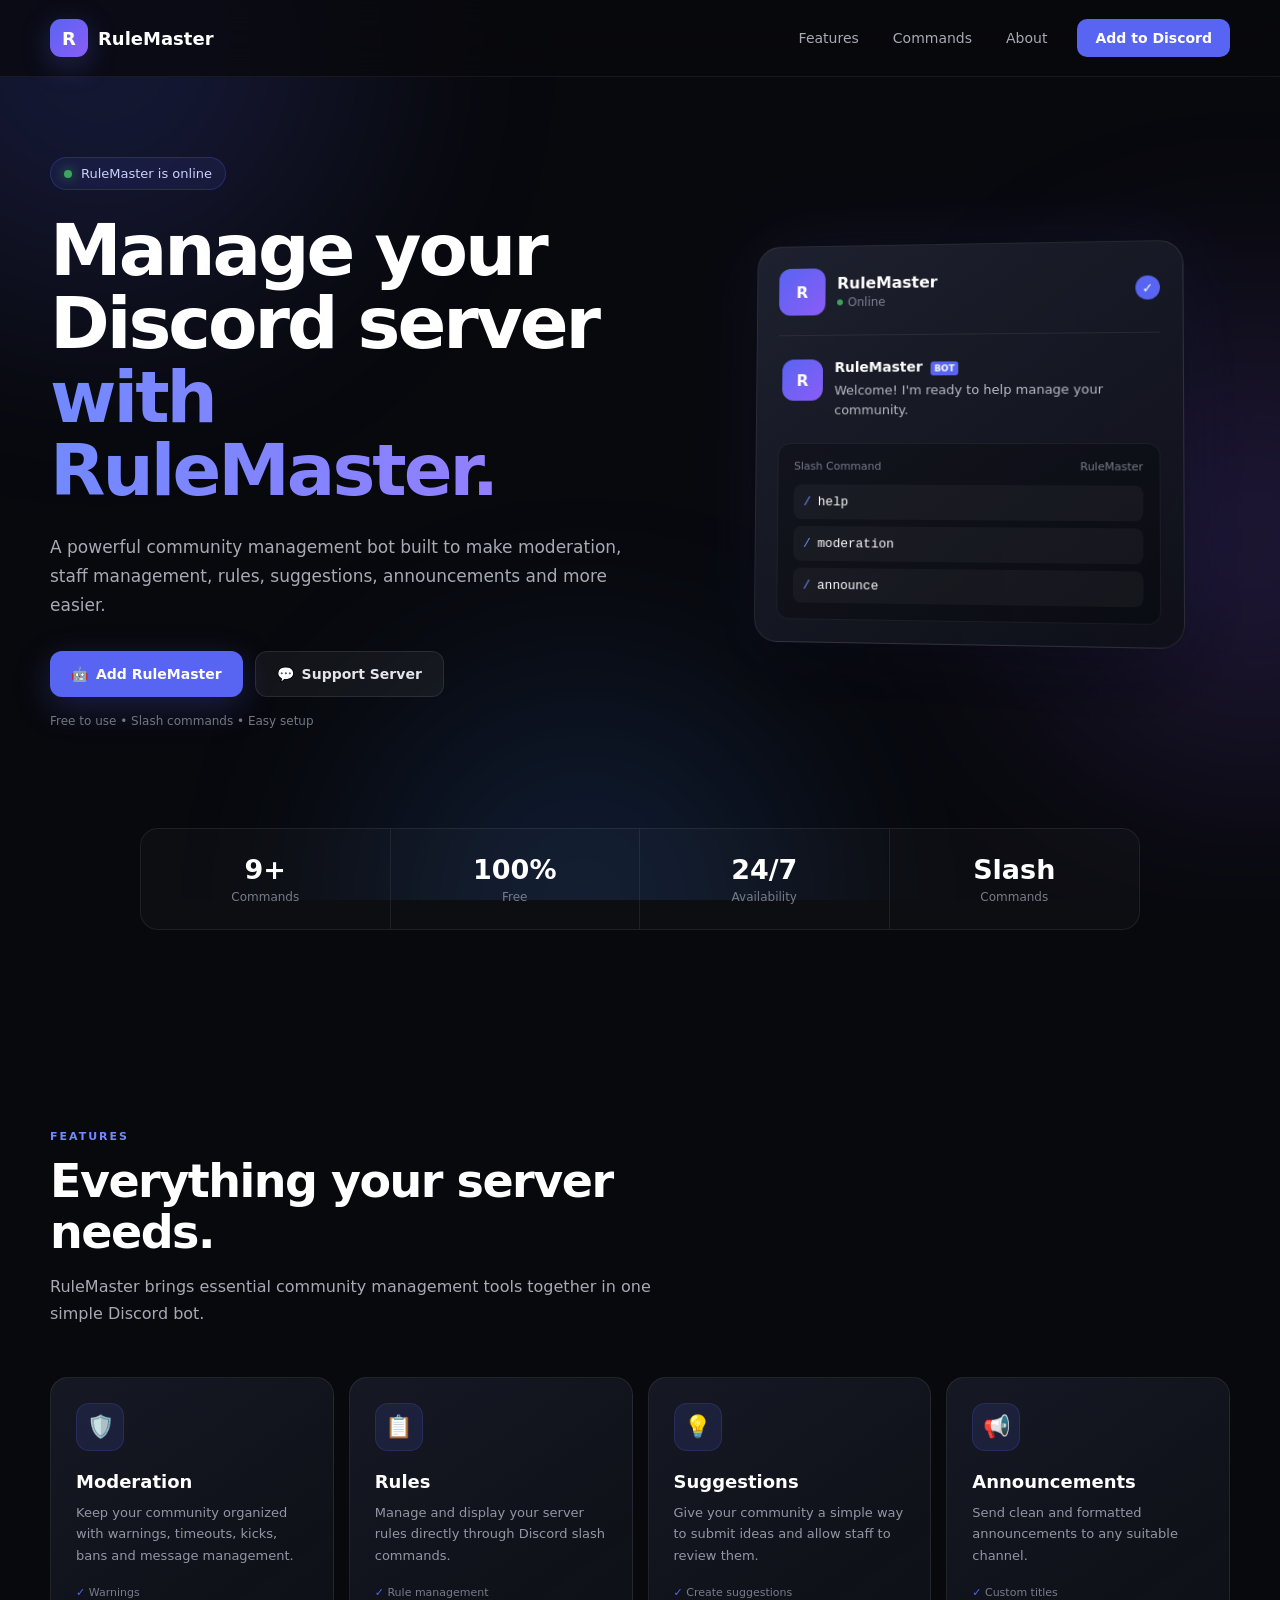
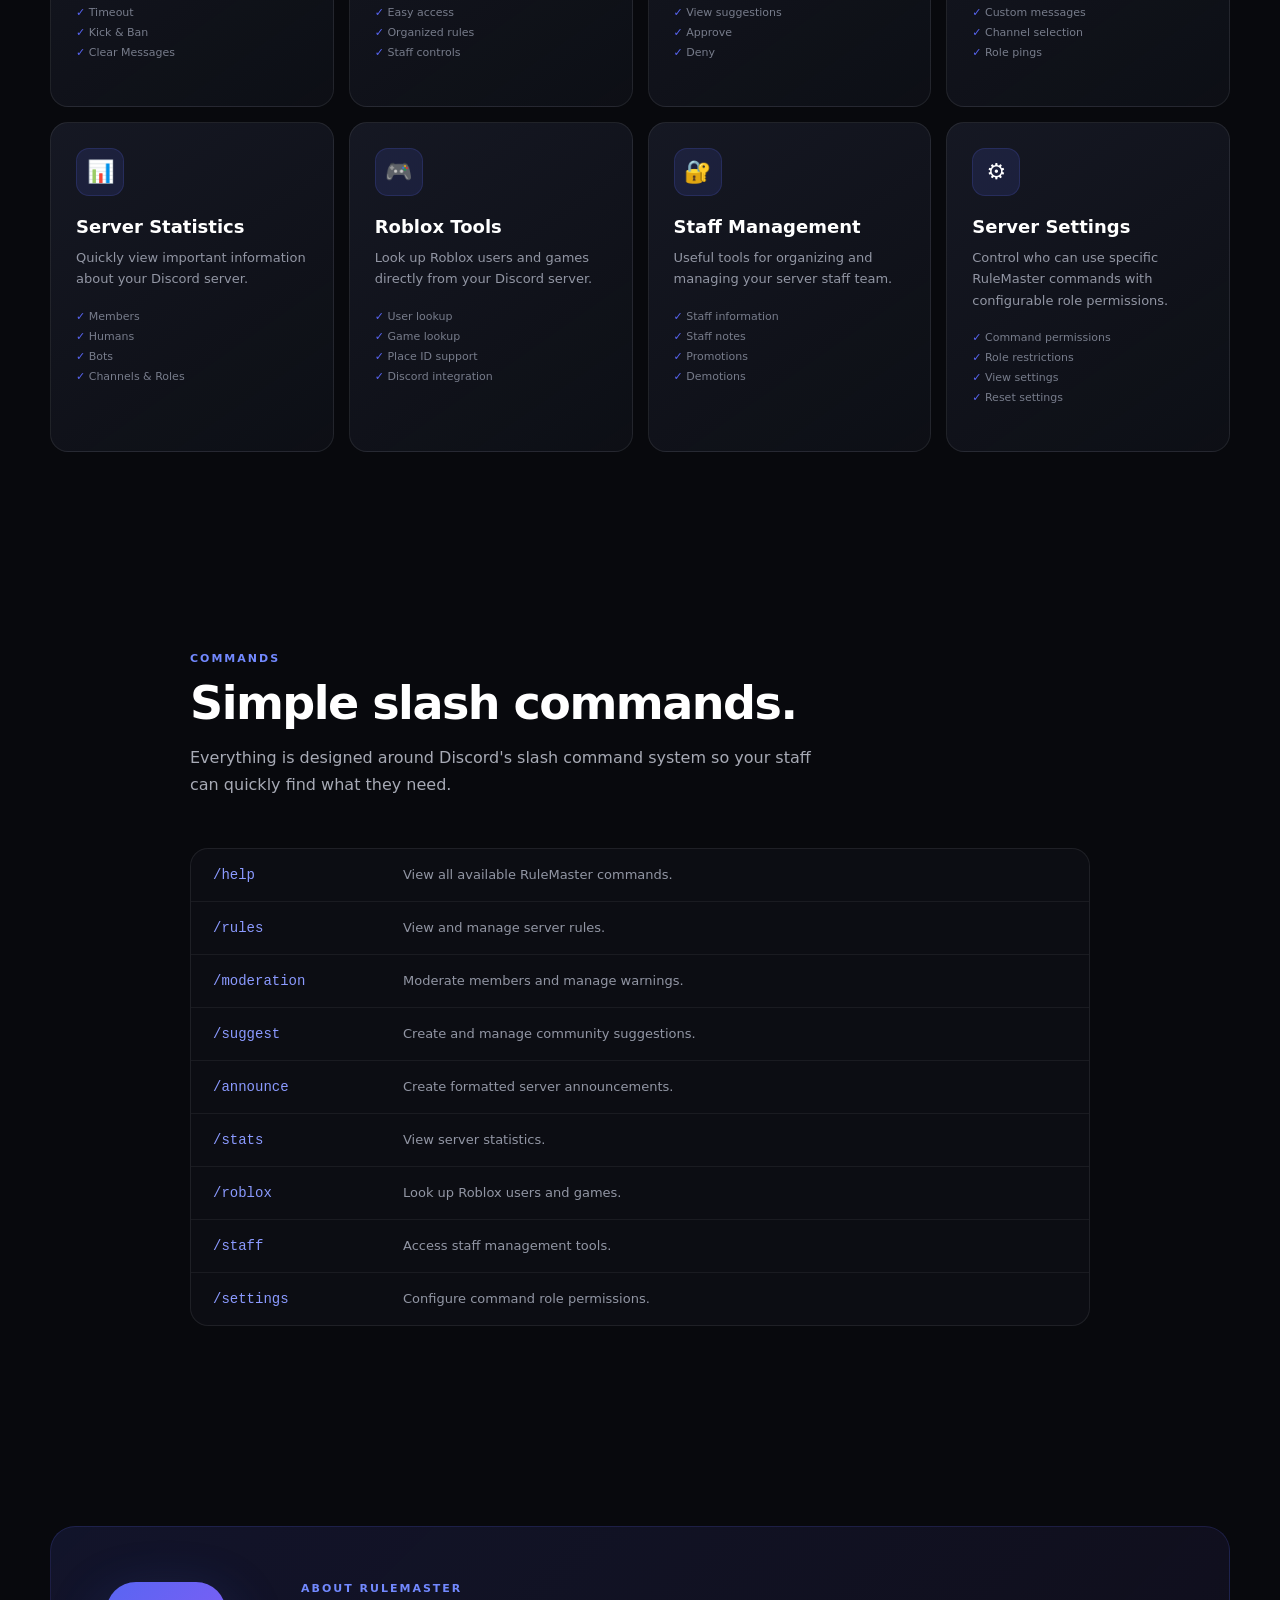
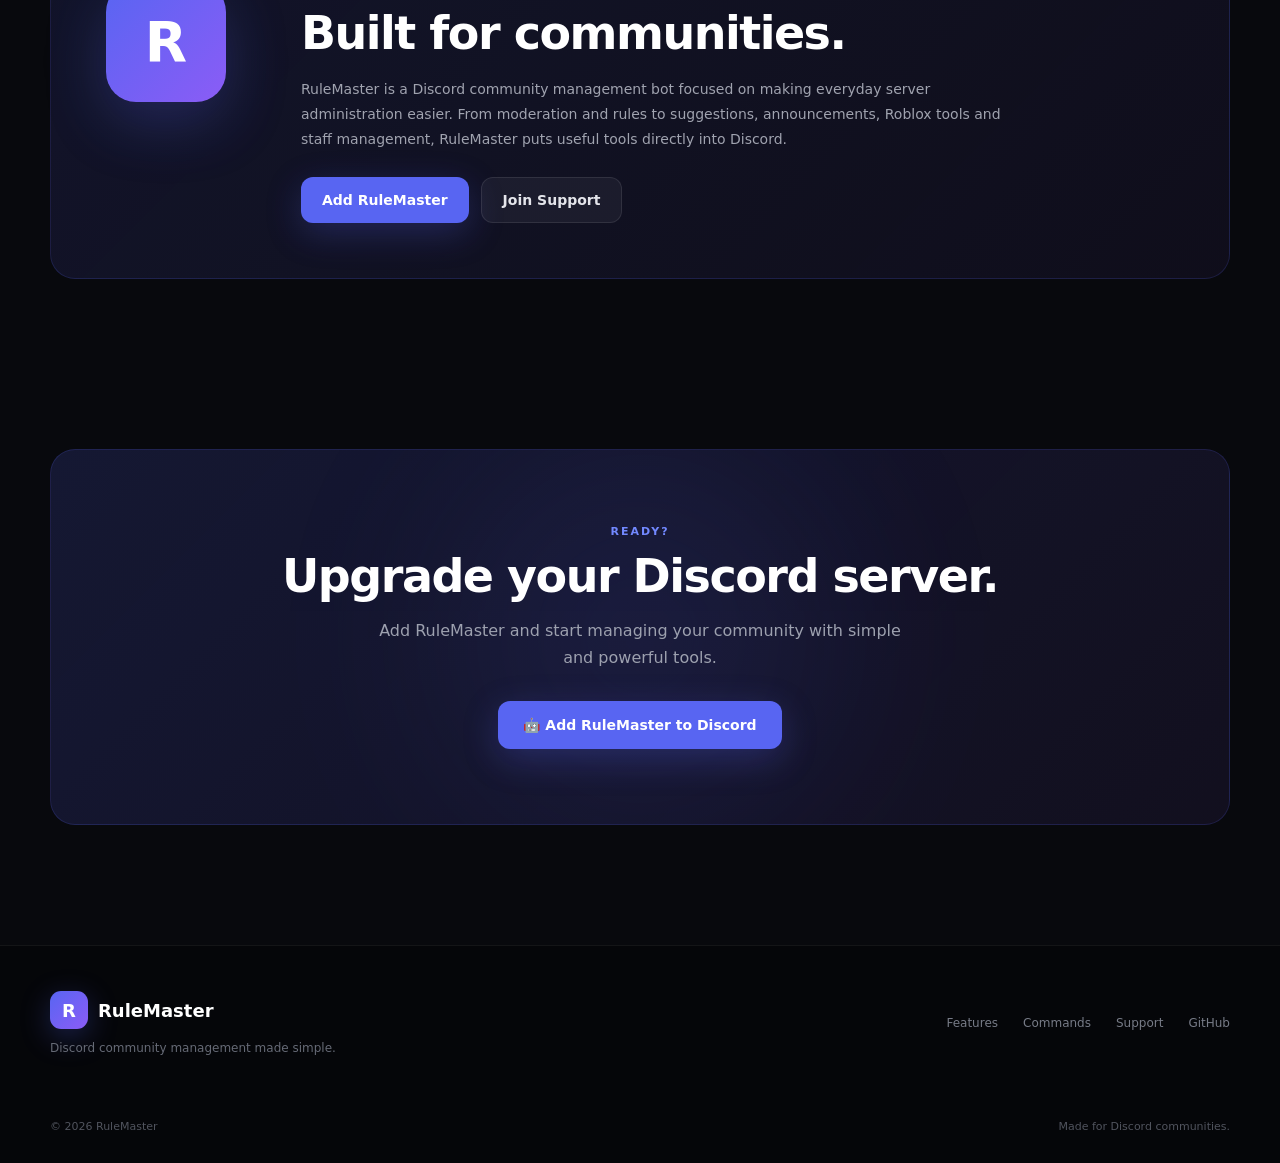
==== index.html @ 19b2e142 "Add files via upload" ====
<!DOCTYPE html>
<html lang="en">
<head>
    <meta charset="UTF-8">
    <meta name="viewport" content="width=device-width, initial-scale=1.0">

    <title>RuleMaster — Discord Community Management Bot</title>

    <meta
        name="description"
        content="RuleMaster is a powerful Discord community management bot for moderation, rules, suggestions, announcements, Roblox tools and staff management."
    >

    <meta name="theme-color" content="#5865F2">

    <link rel="stylesheet" href="style.css">
</head>

<body>

    <!-- Background -->
    <div class="background">
        <div class="glow glow-one"></div>
        <div class="glow glow-two"></div>
        <div class="glow glow-three"></div>
    </div>


    <!-- Navigation -->
    <nav class="navbar">

        <div class="nav-container">

            <a href="#" class="logo">
                <div class="logo-icon">R</div>
                <span>RuleMaster</span>
            </a>

            <div class="nav-links">
                <a href="#features">Features</a>
                <a href="#commands">Commands</a>
                <a href="#about">About</a>
            </div>

            <a
                class="nav-button"
                href="https://discord.com/oauth2/authorize?client_id=1554166316628320306&permissions=8&scope=bot%20applications.commands"
                target="_blank"
            >
                Add to Discord
            </a>

            <button class="mobile-menu-button" id="mobileMenuButton">
                ☰
            </button>

        </div>

        <div class="mobile-menu" id="mobileMenu">
            <a href="#features">Features</a>
            <a href="#commands">Commands</a>
            <a href="#about">About</a>

            <a
                class="mobile-invite"
                href="https://discord.com/oauth2/authorize?client_id=1554166316628320306&permissions=8&scope=bot%20applications.commands"
                target="_blank"
            >
                Add to Discord
            </a>
        </div>

    </nav>


    <!-- Hero -->
    <main>

        <section class="hero">

            <div class="hero-content">

                <div class="status-badge">
                    <span class="status-dot"></span>
                    RuleMaster is online
                </div>

                <h1>
                    Manage your Discord server
                    <span>with RuleMaster.</span>
                </h1>

                <p class="hero-description">
                    A powerful community management bot built to make
                    moderation, staff management, rules, suggestions,
                    announcements and more easier.
                </p>

                <div class="hero-buttons">

                    <a
                        class="primary-button"
                        href="https://discord.com/oauth2/authorize?client_id=1554166316628320306&permissions=8&scope=bot%20applications.commands"
                        target="_blank"
                    >
                        <span>🤖</span>
                        Add RuleMaster
                    </a>

                    <a
                        class="secondary-button"
                        href="https://discord.gg/P4tCbwVYG"
                        target="_blank"
                    >
                        <span>💬</span>
                        Support Server
                    </a>

                </div>

                <div class="hero-note">
                    Free to use • Slash commands • Easy setup
                </div>

            </div>


            <div class="hero-card-wrapper">

                <div class="hero-card">

                    <div class="card-top">

                        <div class="bot-avatar">
                            R
                        </div>

                        <div>
                            <strong>RuleMaster</strong>
                            <div class="bot-online">
                                <span></span>
                                Online
                            </div>
                        </div>

                        <div class="verified">
                            ✓
                        </div>

                    </div>


                    <div class="discord-message">

                        <div class="message-avatar">
                            R
                        </div>

                        <div class="message-content">

                            <div class="message-name">
                                RuleMaster
                                <span class="bot-tag">BOT</span>
                            </div>

                            <div class="message-text">
                                Welcome! I'm ready to help manage your
                                community.
                            </div>

                        </div>

                    </div>


                    <div class="command-preview">

                        <div class="command-header">
                            <span>Slash Command</span>
                            <span>RuleMaster</span>
                        </div>

                        <div class="command">
                            <span class="command-symbol">/</span>
                            <span>help</span>
                        </div>

                        <div class="command">
                            <span class="command-symbol">/</span>
                            <span>moderation</span>
                        </div>

                        <div class="command">
                            <span class="command-symbol">/</span>
                            <span>announce</span>
                        </div>

                    </div>

                </div>

            </div>

        </section>


        <!-- Stats -->
        <section class="stats-section">

            <div class="stat">
                <strong>9+</strong>
                <span>Commands</span>
            </div>

            <div class="stat">
                <strong>100%</strong>
                <span>Free</span>
            </div>

            <div class="stat">
                <strong>24/7</strong>
                <span>Availability</span>
            </div>

            <div class="stat">
                <strong>Slash</strong>
                <span>Commands</span>
            </div>

        </section>


        <!-- Features -->
        <section class="section" id="features">

            <div class="section-heading">

                <div class="section-label">
                    FEATURES
                </div>

                <h2>
                    Everything your server needs.
                </h2>

                <p>
                    RuleMaster brings essential community management
                    tools together in one simple Discord bot.
                </p>

            </div>


            <div class="feature-grid">

                <article class="feature-card">

                    <div class="feature-icon">
                        🛡️
                    </div>

                    <h3>Moderation</h3>

                    <p>
                        Keep your community organized with warnings,
                        timeouts, kicks, bans and message management.
                    </p>

                    <div class="feature-list">
                        <span>✓ Warnings</span>
                        <span>✓ Timeout</span>
                        <span>✓ Kick & Ban</span>
                        <span>✓ Clear Messages</span>
                    </div>

                </article>


                <article class="feature-card">

                    <div class="feature-icon">
                        📋
                    </div>

                    <h3>Rules</h3>

                    <p>
                        Manage and display your server rules directly
                        through Discord slash commands.
                    </p>

                    <div class="feature-list">
                        <span>✓ Rule management</span>
                        <span>✓ Easy access</span>
                        <span>✓ Organized rules</span>
                        <span>✓ Staff controls</span>
                    </div>

                </article>


                <article class="feature-card">

                    <div class="feature-icon">
                        💡
                    </div>

                    <h3>Suggestions</h3>

                    <p>
                        Give your community a simple way to submit ideas
                        and allow staff to review them.
                    </p>

                    <div class="feature-list">
                        <span>✓ Create suggestions</span>
                        <span>✓ View suggestions</span>
                        <span>✓ Approve</span>
                        <span>✓ Deny</span>
                    </div>

                </article>


                <article class="feature-card">

                    <div class="feature-icon">
                        📢
                    </div>

                    <h3>Announcements</h3>

                    <p>
                        Send clean and formatted announcements to any
                        suitable channel.
                    </p>

                    <div class="feature-list">
                        <span>✓ Custom titles</span>
                        <span>✓ Custom messages</span>
                        <span>✓ Channel selection</span>
                        <span>✓ Role pings</span>
                    </div>

                </article>


                <article class="feature-card">

                    <div class="feature-icon">
                        📊
                    </div>

                    <h3>Server Statistics</h3>

                    <p>
                        Quickly view important information about your
                        Discord server.
                    </p>

                    <div class="feature-list">
                        <span>✓ Members</span>
                        <span>✓ Humans</span>
                        <span>✓ Bots</span>
                        <span>✓ Channels & Roles</span>
                    </div>

                </article>


                <article class="feature-card">

                    <div class="feature-icon">
                        🎮
                    </div>

                    <h3>Roblox Tools</h3>

                    <p>
                        Look up Roblox users and games directly from
                        your Discord server.
                    </p>

                    <div class="feature-list">
                        <span>✓ User lookup</span>
                        <span>✓ Game lookup</span>
                        <span>✓ Place ID support</span>
                        <span>✓ Discord integration</span>
                    </div>

                </article>


                <article class="feature-card">

                    <div class="feature-icon">
                        🔐
                    </div>

                    <h3>Staff Management</h3>

                    <p>
                        Useful tools for organizing and managing your
                        server staff team.
                    </p>

                    <div class="feature-list">
                        <span>✓ Staff information</span>
                        <span>✓ Staff notes</span>
                        <span>✓ Promotions</span>
                        <span>✓ Demotions</span>
                    </div>

                </article>


                <article class="feature-card">

                    <div class="feature-icon">
                        ⚙️
                    </div>

                    <h3>Server Settings</h3>

                    <p>
                        Control who can use specific RuleMaster commands
                        with configurable role permissions.
                    </p>

                    <div class="feature-list">
                        <span>✓ Command permissions</span>
                        <span>✓ Role restrictions</span>
                        <span>✓ View settings</span>
                        <span>✓ Reset settings</span>
                    </div>

                </article>

            </div>

        </section>


        <!-- Commands -->
        <section class="section commands-section" id="commands">

            <div class="section-heading">

                <div class="section-label">
                    COMMANDS
                </div>

                <h2>
                    Simple slash commands.
                </h2>

                <p>
                    Everything is designed around Discord's slash command
                    system so your staff can quickly find what they need.
                </p>

            </div>


            <div class="commands-container">

                <div class="command-row">
                    <code>/help</code>
                    <span>View all available RuleMaster commands.</span>
                </div>

                <div class="command-row">
                    <code>/rules</code>
                    <span>View and manage server rules.</span>
                </div>

                <div class="command-row">
                    <code>/moderation</code>
                    <span>Moderate members and manage warnings.</span>
                </div>

                <div class="command-row">
                    <code>/suggest</code>
                    <span>Create and manage community suggestions.</span>
                </div>

                <div class="command-row">
                    <code>/announce</code>
                    <span>Create formatted server announcements.</span>
                </div>

                <div class="command-row">
                    <code>/stats</code>
                    <span>View server statistics.</span>
                </div>

                <div class="command-row">
                    <code>/roblox</code>
                    <span>Look up Roblox users and games.</span>
                </div>

                <div class="command-row">
                    <code>/staff</code>
                    <span>Access staff management tools.</span>
                </div>

                <div class="command-row">
                    <code>/settings</code>
                    <span>Configure command role permissions.</span>
                </div>

            </div>

        </section>


        <!-- About -->
        <section class="section about-section" id="about">

            <div class="about-card">

                <div class="about-icon">
                    R
                </div>

                <div class="about-content">

                    <div class="section-label">
                        ABOUT RULEMASTER
                    </div>

                    <h2>
                        Built for communities.
                    </h2>

                    <p>
                        RuleMaster is a Discord community management bot
                        focused on making everyday server administration
                        easier. From moderation and rules to suggestions,
                        announcements, Roblox tools and staff management,
                        RuleMaster puts useful tools directly into Discord.
                    </p>

                    <div class="about-buttons">

                        <a
                            href="https://discord.com/oauth2/authorize?client_id=1554166316628320306&permissions=8&scope=bot%20applications.commands"
                            target="_blank"
                            class="primary-button"
                        >
                            Add RuleMaster
                        </a>

                        <a
                            href="https://discord.gg/P4tCbwVYG"
                            target="_blank"
                            class="secondary-button"
                        >
                            Join Support
                        </a>

                    </div>

                </div>

            </div>

        </section>


        <!-- CTA -->
        <section class="cta-section">

            <div class="cta-card">

                <div class="cta-glow"></div>

                <div class="section-label">
                    READY?
                </div>

                <h2>
                    Upgrade your Discord server.
                </h2>

                <p>
                    Add RuleMaster and start managing your community
                    with simple and powerful tools.
                </p>

                <a
                    href="https://discord.com/oauth2/authorize?client_id=1554166316628320306&permissions=8&scope=bot%20applications.commands"
                    target="_blank"
                    class="primary-button large-button"
                >
                    🤖 Add RuleMaster to Discord
                </a>

            </div>

        </section>

    </main>


    <!-- Footer -->
    <footer>

        <div class="footer-container">

            <div class="footer-brand">

                <div class="logo">
                    <div class="logo-icon">R</div>
                    <span>RuleMaster</span>
                </div>

                <p>
                    Discord community management made simple.
                </p>

            </div>


            <div class="footer-links">

                <a href="#features">
                    Features
                </a>

                <a href="#commands">
                    Commands
                </a>

                <a href="https://discord.gg/P4tCbwVYG" target="_blank">
                    Support
                </a>

                <a href="https://github.com/BlackLuc/RuleMasterWebsite" target="_blank">
                    GitHub
                </a>

            </div>

        </div>


        <div class="footer-bottom">

            <span>
                © <span id="year"></span> RuleMaster
            </span>

            <span>
                Made for Discord communities.
            </span>

        </div>

    </footer>


    <script src="script.js"></script>

</body>
</html>
---- style.css ----
* {
    margin: 0;
    padding: 0;
    box-sizing: border-box;
}

html {
    scroll-behavior: smooth;
}

:root {
    --background: #08090d;
    --background-two: #0d0f16;
    --card: rgba(20, 22, 32, 0.78);
    --card-border: rgba(255, 255, 255, 0.08);

    --text: #ffffff;
    --text-secondary: #a7aab5;

    --purple: #5865f2;
    --purple-light: #7289ff;
    --blue: #5865f2;

    --radius: 18px;
}

body {
    font-family:
        Inter,
        ui-sans-serif,
        system-ui,
        -apple-system,
        BlinkMacSystemFont,
        "Segoe UI",
        sans-serif;

    background: var(--background);
    color: var(--text);

    min-height: 100vh;

    overflow-x: hidden;
}

a {
    color: inherit;
    text-decoration: none;
}


/* =========================
   BACKGROUND
========================= */

.background {
    position: fixed;

    inset: 0;

    pointer-events: none;

    overflow: hidden;

    z-index: -1;
}

.glow {
    position: absolute;

    border-radius: 50%;

    filter: blur(120px);

    opacity: 0.18;
}

.glow-one {
    width: 500px;
    height: 500px;

    background: #5865f2;

    top: -200px;
    left: -150px;
}

.glow-two {
    width: 450px;
    height: 450px;

    background: #8b5cf6;

    top: 35%;
    right: -200px;
}

.glow-three {
    width: 400px;
    height: 400px;

    background: #3b82f6;

    bottom: -200px;
    left: 30%;
}


/* =========================
   NAVBAR
========================= */

.navbar {
    position: sticky;

    top: 0;

    z-index: 100;

    background: rgba(8, 9, 13, 0.75);

    backdrop-filter: blur(18px);

    border-bottom: 1px solid rgba(255, 255, 255, 0.06);
}

.nav-container {
    width: min(1180px, calc(100% - 40px));

    height: 76px;

    margin: auto;

    display: flex;

    align-items: center;

    justify-content: space-between;
}

.logo {
    display: flex;

    align-items: center;

    gap: 10px;

    font-weight: 800;

    font-size: 18px;
}

.logo-icon {
    width: 38px;
    height: 38px;

    display: flex;

    align-items: center;
    justify-content: center;

    border-radius: 11px;

    background:
        linear-gradient(
            135deg,
            #5865f2,
            #8b5cf6
        );

    font-weight: 900;

    box-shadow:
        0 8px 30px rgba(88, 101, 242, 0.3);
}

.nav-links {
    display: flex;

    gap: 34px;

    margin-left: auto;
    margin-right: 30px;
}

.nav-links a {
    color: var(--text-secondary);

    font-size: 14px;

    transition: 0.2s;
}

.nav-links a:hover {
    color: white;
}

.nav-button {
    padding: 11px 18px;

    border-radius: 10px;

    background: var(--purple);

    font-size: 14px;

    font-weight: 700;

    transition: 0.2s;
}

.nav-button:hover {
    transform: translateY(-2px);

    background: var(--purple-light);

    box-shadow:
        0 8px 25px rgba(88, 101, 242, 0.3);
}

.mobile-menu-button {
    display: none;

    border: none;

    background: transparent;

    color: white;

    font-size: 25px;

    cursor: pointer;
}

.mobile-menu {
    display: none;
}


/* =========================
   HERO
========================= */

.hero {
    width: min(1180px, calc(100% - 40px));

    margin: auto;

    min-height: 680px;

    display: grid;

    grid-template-columns:
        1.05fr
        0.95fr;

    align-items: center;

    gap: 70px;

    padding:
        80px
        0
        100px;
}

.status-badge {
    display: inline-flex;

    align-items: center;

    gap: 9px;

    padding: 8px 13px;

    border-radius: 999px;

    background: rgba(88, 101, 242, 0.1);

    border: 1px solid rgba(88, 101, 242, 0.25);

    color: #cbd0ff;

    font-size: 13px;

    margin-bottom: 24px;
}

.status-dot {
    width: 8px;
    height: 8px;

    border-radius: 50%;

    background: #3ba55c;

    box-shadow:
        0 0 12px rgba(59, 165, 92, 0.8);
}

.hero h1 {
    font-size: clamp(44px, 6vw, 72px);

    line-height: 1.02;

    letter-spacing: -3px;

    max-width: 720px;
}

.hero h1 span {
    display: block;

    background:
        linear-gradient(
            90deg,
            #7289ff,
            #9b7cff,
            #5865f2
        );

    background-size: 200%;

    animation: gradientMove 5s ease infinite;

    -webkit-background-clip: text;

    background-clip: text;

    color: transparent;
}

@keyframes gradientMove {
    0% {
        background-position: 0%;
    }

    50% {
        background-position: 100%;
    }

    100% {
        background-position: 0%;
    }
}

.hero-description {
    color: var(--text-secondary);

    font-size: 17px;

    line-height: 1.7;

    max-width: 620px;

    margin-top: 25px;
}

.hero-buttons {
    display: flex;

    gap: 12px;

    flex-wrap: wrap;

    margin-top: 32px;
}

.primary-button,
.secondary-button {
    display: inline-flex;

    align-items: center;

    justify-content: center;

    gap: 8px;

    padding: 14px 21px;

    border-radius: 12px;

    font-size: 14px;

    font-weight: 700;

    transition: 0.25s;
}

.primary-button {
    background: var(--purple);

    box-shadow:
        0 10px 35px rgba(88, 101, 242, 0.25);
}

.primary-button:hover {
    transform: translateY(-3px);

    background: var(--purple-light);

    box-shadow:
        0 15px 40px rgba(88, 101, 242, 0.35);
}

.secondary-button {
    background: rgba(255, 255, 255, 0.05);

    border: 1px solid rgba(255, 255, 255, 0.09);

    color: #e4e5eb;
}

.secondary-button:hover {
    transform: translateY(-3px);

    background: rgba(255, 255, 255, 0.09);
}

.hero-note {
    color: #737783;

    font-size: 12px;

    margin-top: 17px;
}


/* =========================
   HERO BOT CARD
========================= */

.hero-card-wrapper {
    display: flex;

    justify-content: center;
}

.hero-card {
    width: 100%;

    max-width: 430px;

    padding: 22px;

    border-radius: 24px;

    background:
        linear-gradient(
            145deg,
            rgba(30, 33, 48, 0.95),
            rgba(13, 15, 23, 0.95)
        );

    border:
        1px solid rgba(255, 255, 255, 0.09);

    box-shadow:
        0 30px 80px rgba(0, 0, 0, 0.45),
        0 0 80px rgba(88, 101, 242, 0.12);

    transform:
        perspective(1000px)
        rotateY(-5deg)
        rotateX(2deg);

    animation: cardFloat 5s ease-in-out infinite;
}

@keyframes cardFloat {
    0%,
    100% {
        transform:
            perspective(1000px)
            rotateY(-5deg)
            rotateX(2deg)
            translateY(0);
    }

    50% {
        transform:
            perspective(1000px)
            rotateY(-5deg)
            rotateX(2deg)
            translateY(-10px);
    }
}

.card-top {
    display: flex;

    align-items: center;

    gap: 12px;

    padding-bottom: 20px;

    border-bottom:
        1px solid rgba(255, 255, 255, 0.07);
}

.bot-avatar,
.message-avatar {
    display: flex;

    align-items: center;
    justify-content: center;

    border-radius: 12px;

    background:
        linear-gradient(
            135deg,
            #5865f2,
            #8b5cf6
        );

    font-weight: 900;
}

.bot-avatar {
    width: 48px;
    height: 48px;
}

.bot-online {
    color: #7d8190;

    font-size: 12px;

    display: flex;

    align-items: center;

    gap: 5px;

    margin-top: 3px;
}

.bot-online span {
    width: 6px;
    height: 6px;

    border-radius: 50%;

    background: #3ba55c;
}

.verified {
    margin-left: auto;

    width: 24px;
    height: 24px;

    border-radius: 50%;

    display: flex;

    align-items: center;
    justify-content: center;

    background: #5865f2;

    font-size: 13px;
}

.discord-message {
    display: flex;

    gap: 12px;

    padding: 24px 4px;
}

.message-avatar {
    width: 42px;
    height: 42px;

    flex-shrink: 0;
}

.message-name {
    font-size: 14px;

    font-weight: 700;
}

.bot-tag {
    background: #5865f2;

    border-radius: 3px;

    padding: 2px 4px;

    font-size: 9px;

    margin-left: 3px;
}

.message-text {
    color: #b9bbc4;

    font-size: 13px;

    margin-top: 6px;

    line-height: 1.5;
}

.command-preview {
    padding: 16px;

    border-radius: 13px;

    background: rgba(0, 0, 0, 0.25);

    border:
        1px solid rgba(255, 255, 255, 0.06);
}

.command-header {
    display: flex;

    justify-content: space-between;

    color: #777b89;

    font-size: 11px;

    margin-bottom: 12px;
}

.command {
    display: flex;

    align-items: center;

    gap: 7px;

    padding: 10px;

    margin-top: 7px;

    background: rgba(255, 255, 255, 0.04);

    border-radius: 8px;

    font-family: monospace;

    font-size: 13px;
}

.command-symbol {
    color: #7289ff;
}


/* =========================
   STATS
========================= */

.stats-section {
    width: min(1000px, calc(100% - 40px));

    margin: 0 auto 100px;

    display: grid;

    grid-template-columns:
        repeat(4, 1fr);

    border:
        1px solid rgba(255, 255, 255, 0.07);

    border-radius: 18px;

    overflow: hidden;

    background: rgba(255, 255, 255, 0.025);
}

.stat {
    padding: 25px;

    text-align: center;

    border-right:
        1px solid rgba(255, 255, 255, 0.07);
}

.stat:last-child {
    border-right: none;
}

.stat strong {
    display: block;

    font-size: 27px;
}

.stat span {
    display: block;

    color: #777b89;

    font-size: 12px;

    margin-top: 5px;
}


/* =========================
   SECTIONS
========================= */

.section {
    width: min(1180px, calc(100% - 40px));

    margin: 0 auto;

    padding: 100px 0;
}

.section-heading {
    max-width: 650px;

    margin-bottom: 50px;
}

.section-label {
    color: #7289ff;

    font-size: 11px;

    font-weight: 800;

    letter-spacing: 2px;

    margin-bottom: 13px;
}

.section-heading h2,
.about-content h2,
.cta-card h2 {
    font-size: clamp(32px, 4vw, 46px);

    letter-spacing: -1.5px;

    line-height: 1.1;
}

.section-heading p {
    color: var(--text-secondary);

    margin-top: 15px;

    line-height: 1.7;
}


/* =========================
   FEATURES
========================= */

.feature-grid {
    display: grid;

    grid-template-columns:
        repeat(4, 1fr);

    gap: 15px;
}

.feature-card {
    min-height: 330px;

    padding: 25px;

    border-radius: var(--radius);

    background:
        linear-gradient(
            145deg,
            rgba(24, 27, 39, 0.85),
            rgba(15, 17, 24, 0.75)
        );

    border:
        1px solid var(--card-border);

    transition:
        transform 0.25s,
        border-color 0.25s,
        background 0.25s;
}

.feature-card:hover {
    transform: translateY(-7px);

    border-color:
        rgba(88, 101, 242, 0.35);

    background:
        linear-gradient(
            145deg,
            rgba(31, 34, 50, 0.95),
            rgba(15, 17, 24, 0.85)
        );
}

.feature-icon {
    width: 48px;
    height: 48px;

    display: flex;

    align-items: center;
    justify-content: center;

    border-radius: 13px;

    background:
        rgba(88, 101, 242, 0.13);

    border:
        1px solid rgba(88, 101, 242, 0.18);

    font-size: 22px;

    margin-bottom: 20px;
}

.feature-card h3 {
    font-size: 18px;

    margin-bottom: 10px;
}

.feature-card p {
    color: #9296a4;

    font-size: 13px;

    line-height: 1.65;
}

.feature-list {
    display: flex;

    flex-direction: column;

    gap: 7px;

    margin-top: 20px;

    color: #777c8b;

    font-size: 11px;
}

.feature-list span::first-letter {
    color: #5865f2;
}


/* =========================
   COMMANDS
========================= */

.commands-section {
    max-width: 900px;
}

.commands-container {
    border:
        1px solid rgba(255, 255, 255, 0.08);

    border-radius: 18px;

    overflow: hidden;

    background:
        rgba(15, 17, 24, 0.7);
}

.command-row {
    display: grid;

    grid-template-columns: 190px 1fr;

    align-items: center;

    padding: 18px 22px;

    border-bottom:
        1px solid rgba(255, 255, 255, 0.06);

    transition: background 0.2s;
}

.command-row:last-child {
    border-bottom: none;
}

.command-row:hover {
    background:
        rgba(88, 101, 242, 0.06);
}

.command-row code {
    color: #8b9aff;

    font-family: monospace;

    font-size: 14px;
}

.command-row span {
    color: #9296a4;

    font-size: 13px;
}


/* =========================
   ABOUT
========================= */

.about-card {
    display: grid;

    grid-template-columns: 150px 1fr;

    gap: 45px;

    padding: 55px;

    border-radius: 25px;

    background:
        linear-gradient(
            135deg,
            rgba(88, 101, 242, 0.13),
            rgba(139, 92, 246, 0.06)
        );

    border:
        1px solid rgba(88, 101, 242, 0.18);
}

.about-icon {
    width: 120px;
    height: 120px;

    border-radius: 30px;

    display: flex;

    align-items: center;
    justify-content: center;

    font-size: 55px;

    font-weight: 900;

    background:
        linear-gradient(
            135deg,
            #5865f2,
            #8b5cf6
        );

    box-shadow:
        0 20px 60px rgba(88, 101, 242, 0.25);
}

.about-content p {
    max-width: 720px;

    color: #a0a3af;

    line-height: 1.8;

    margin-top: 18px;

    font-size: 14px;
}

.about-buttons {
    display: flex;

    gap: 12px;

    margin-top: 25px;

    flex-wrap: wrap;
}


/* =========================
   CTA
========================= */

.cta-section {
    width: min(1180px, calc(100% - 40px));

    margin: auto;

    padding: 70px 0 120px;
}

.cta-card {
    position: relative;

    overflow: hidden;

    text-align: center;

    padding: 75px 25px;

    border-radius: 25px;

    background:
        linear-gradient(
            135deg,
            rgba(88, 101, 242, 0.17),
            rgba(139, 92, 246, 0.08)
        );

    border:
        1px solid rgba(88, 101, 242, 0.18);
}

.cta-glow {
    position: absolute;

    width: 400px;
    height: 400px;

    background: #5865f2;

    opacity: 0.1;

    filter: blur(100px);

    border-radius: 50%;

    left: 50%;
    top: 50%;

    transform: translate(-50%, -50%);
}

.cta-card > *:not(.cta-glow) {
    position: relative;

    z-index: 1;
}

.cta-card p {
    color: #9da1af;

    max-width: 550px;

    margin:
        15px auto
        30px;

    line-height: 1.7;
}

.large-button {
    padding: 16px 25px;
}


/* =========================
   FOOTER
========================= */

footer {
    border-top:
        1px solid rgba(255, 255, 255, 0.06);

    background:
        rgba(4, 5, 8, 0.6);
}

.footer-container {
    width: min(1180px, calc(100% - 40px));

    margin: auto;

    padding: 45px 0;

    display: flex;

    justify-content: space-between;

    gap: 30px;
}

.footer-brand p {
    color: #666a76;

    font-size: 12px;

    margin-top: 12px;
}

.footer-links {
    display: flex;

    gap: 25px;

    align-items: center;
}

.footer-links a {
    color: #777b87;

    font-size: 12px;

    transition: 0.2s;
}

.footer-links a:hover {
    color: white;
}

.footer-bottom {
    width: min(1180px, calc(100% - 40px));

    margin: auto;

    padding:
        20px
        0
        30px;

    display: flex;

    justify-content: space-between;

    color: #51545e;

    font-size: 11px;
}


/* =========================
   MOBILE
========================= */

@media (max-width: 950px) {

    .nav-links,
    .nav-button {
        display: none;
    }

    .mobile-menu-button {
        display: block;
    }

    .mobile-menu {
        padding: 20px;

        background: #0b0d13;

        border-top:
            1px solid rgba(255, 255, 255, 0.06);
    }

    .mobile-menu.active {
        display: flex;

        flex-direction: column;

        gap: 15px;
    }

    .mobile-menu a {
        color: #a7aab5;

        padding: 10px;
    }

    .mobile-invite {
        text-align: center;

        background: #5865f2;

        color: white !important;

        border-radius: 10px;
    }

    .hero {
        grid-template-columns: 1fr;

        text-align: center;

        padding-top: 60px;
    }

    .hero-description {
        margin-left: auto;
        margin-right: auto;
    }

    .hero-buttons {
        justify-content: center;
    }

    .hero-card-wrapper {
        margin-top: 30px;
    }

    .feature-grid {
        grid-template-columns:
            repeat(2, 1fr);
    }
}


@media (max-width: 650px) {

    .hero {
        width: min(100% - 28px, 1180px);
    }

    .hero h1 {
        font-size: 43px;

        letter-spacing: -2px;
    }

    .hero-description {
        font-size: 15px;
    }

    .stats-section {
        grid-template-columns:
            repeat(2, 1fr);

        width: calc(100% - 28px);
    }

    .stat:nth-child(2) {
        border-right: none;
    }

    .stat:nth-child(-n + 2) {
        border-bottom:
            1px solid rgba(255, 255, 255, 0.07);
    }

    .section {
        width: calc(100% - 28px);

        padding: 70px 0;
    }

    .feature-grid {
        grid-template-columns: 1fr;
    }

    .feature-card {
        min-height: auto;
    }

    .command-row {
        grid-template-columns: 1fr;

        gap: 7px;
    }

    .about-card {
        grid-template-columns: 1fr;

        padding: 30px;

        gap: 30px;
    }

    .about-icon {
        width: 85px;
        height: 85px;

        border-radius: 22px;

        font-size: 38px;
    }

    .footer-container {
        flex-direction: column;
    }

    .footer-links {
        flex-wrap: wrap;
    }

    .footer-bottom {
        flex-direction: column;

        gap: 8px;
    }

    .cta-section {
        width: calc(100% - 28px);
    }

    .hero-card {
        transform: none;

        animation: none;
    }
}


/* =========================
   SELECTION
========================= */

::selection {
    background: #5865f2;

    color: white;
}


/* =========================
   SCROLLBAR
========================= */

::-webkit-scrollbar {
    width: 8px;
}

::-webkit-scrollbar-track {
    background: #08090d;
}

::-webkit-scrollbar-thumb {
    background: #252936;

    border-radius: 10px;
}

::-webkit-scrollbar-thumb:hover {
    background: #5865f2;
}
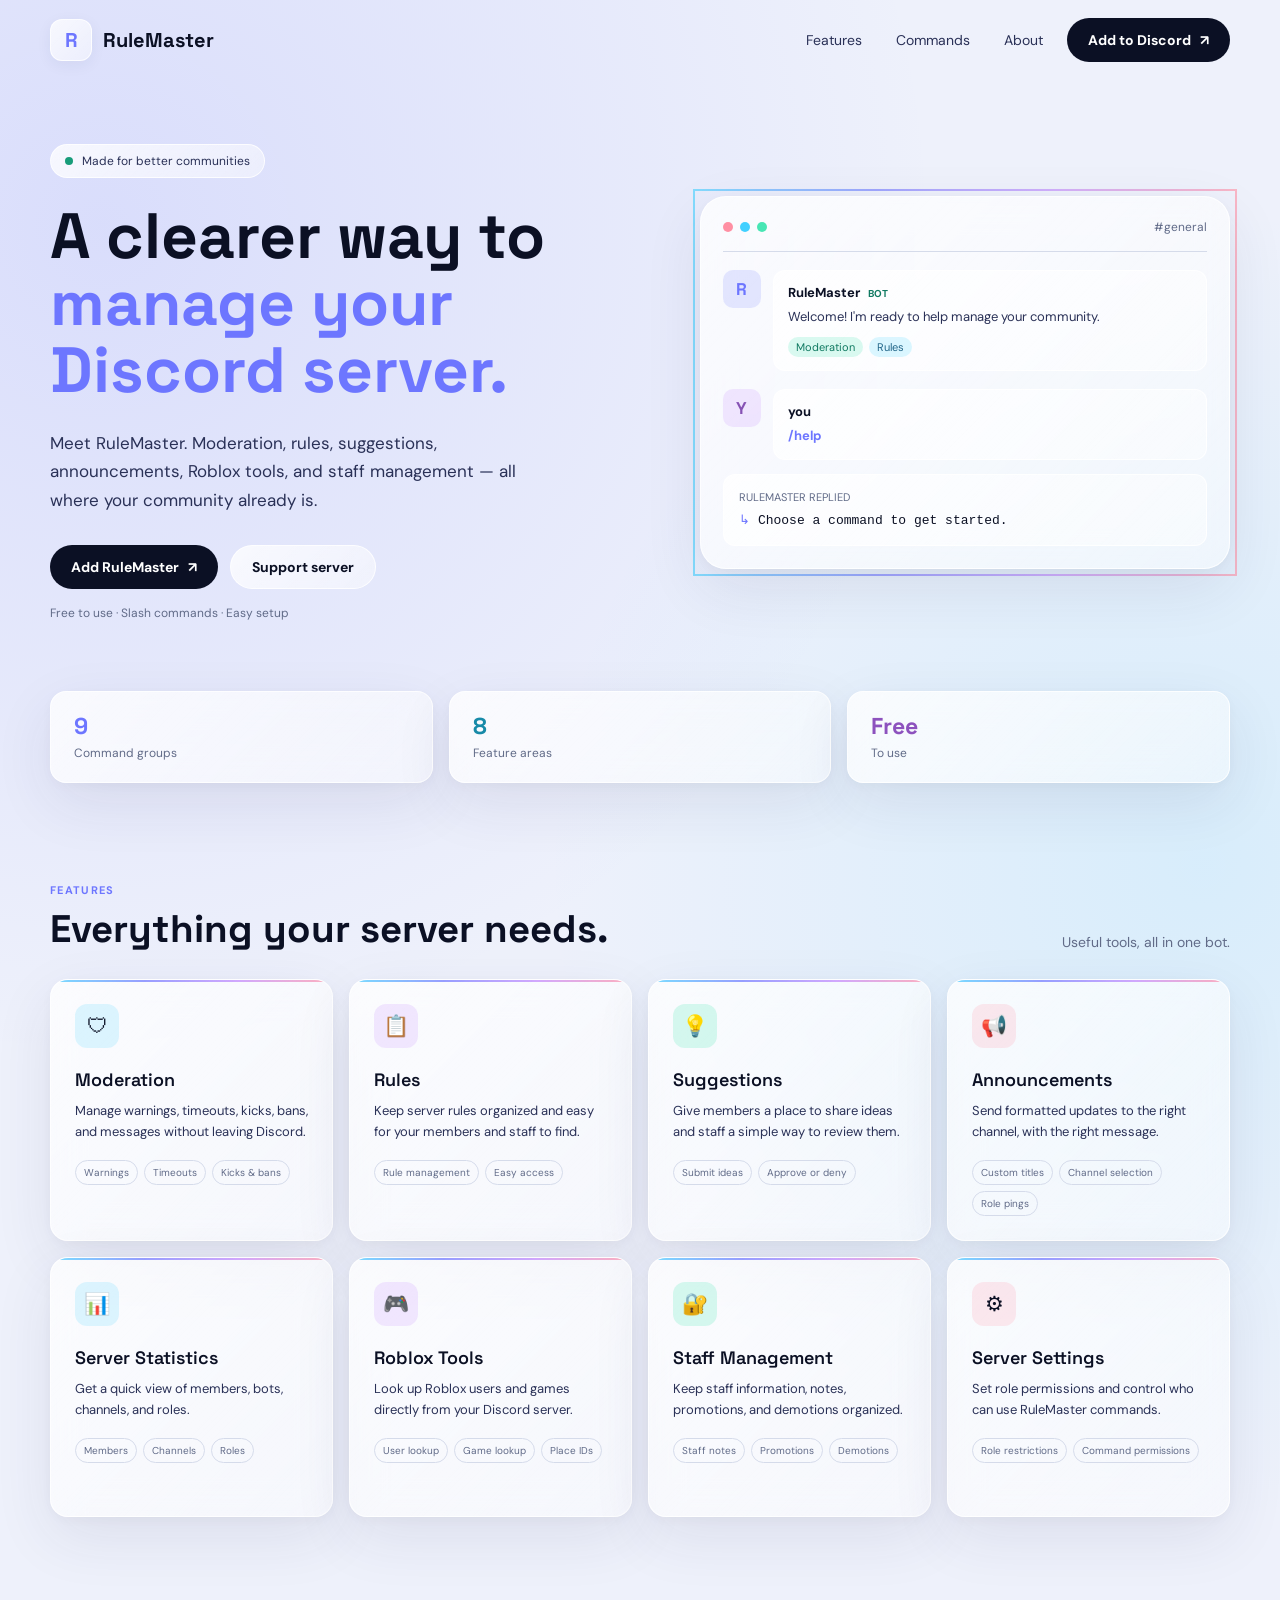
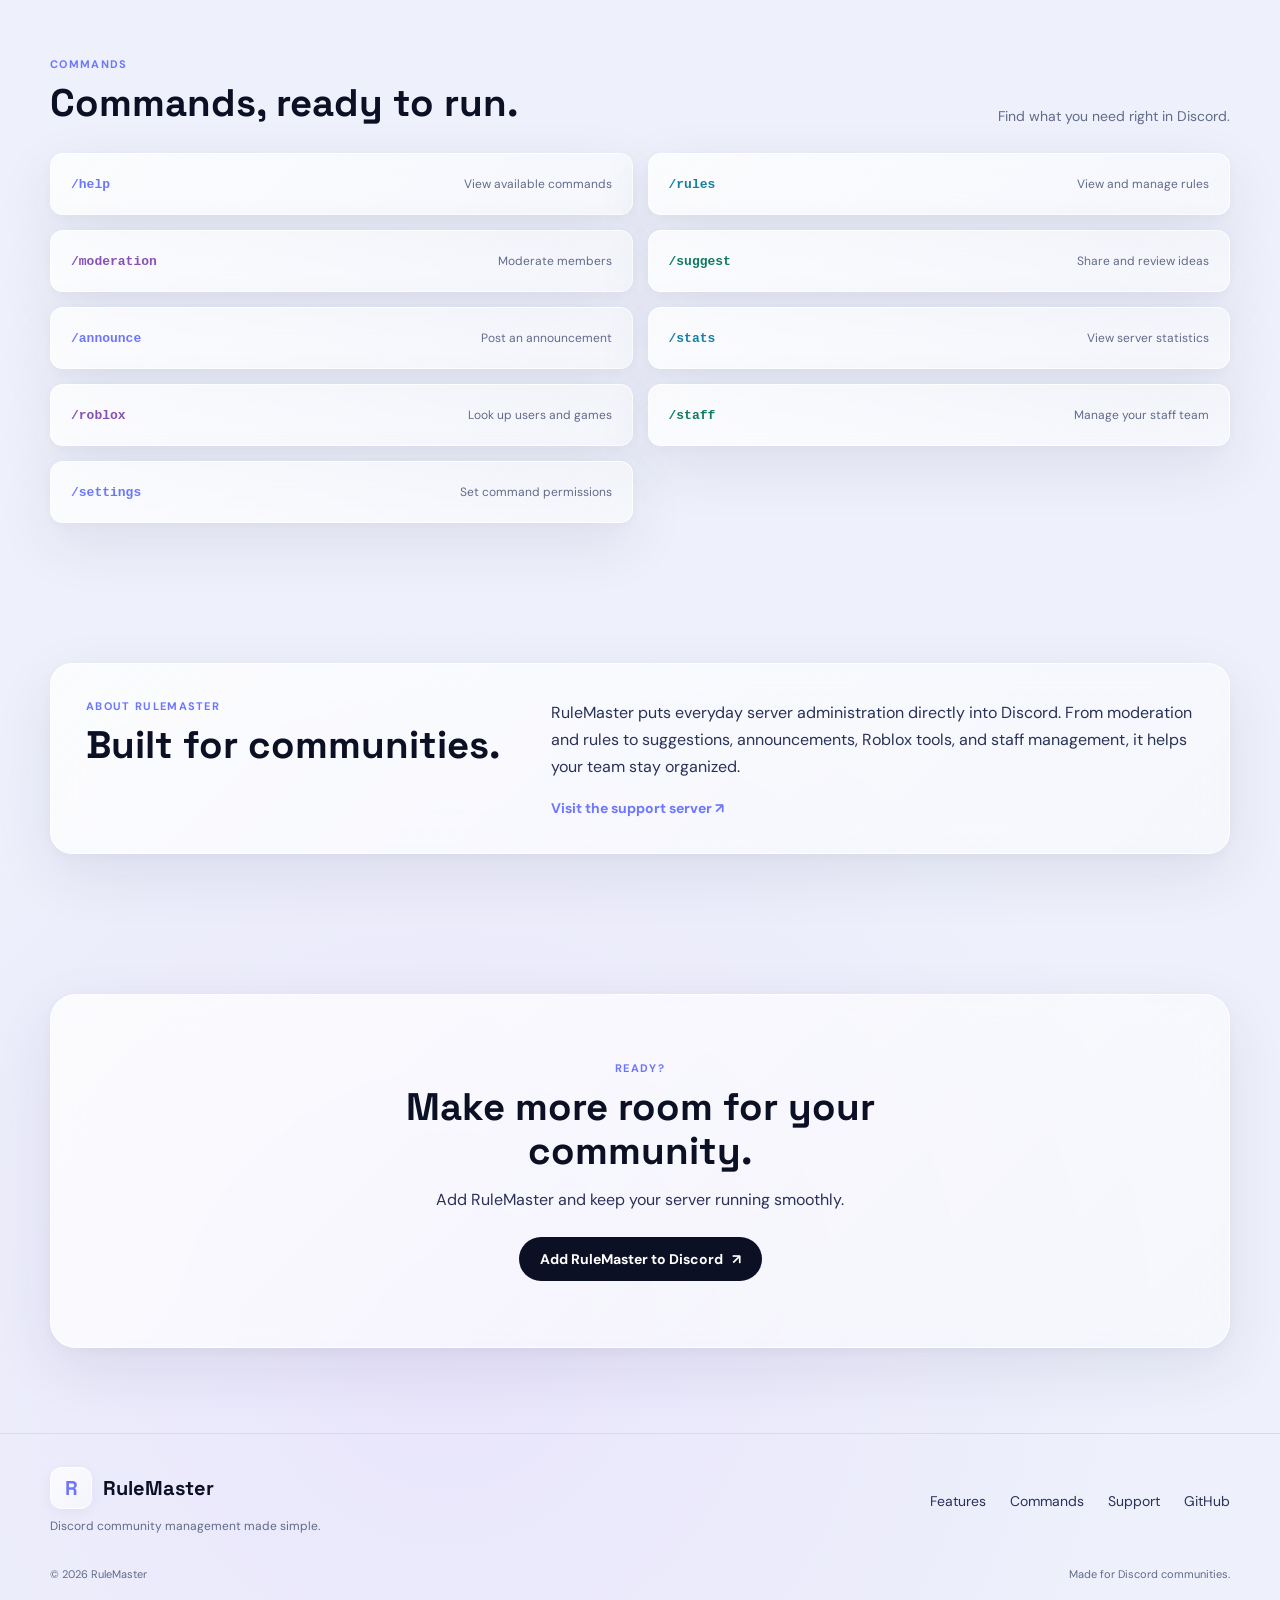
==== commit e1a20e97: "Add files via upload" ====
--- a/index.html
+++ b/index.html
@@ -1,666 +1,283 @@
 <!DOCTYPE html>
 <html lang="en">
 <head>
-    <meta charset="UTF-8">
-    <meta name="viewport" content="width=device-width, initial-scale=1.0">
-
-    <title>RuleMaster — Discord Community Management Bot</title>
-
-    <meta
-        name="description"
-        content="RuleMaster is a powerful Discord community management bot for moderation, rules, suggestions, announcements, Roblox tools and staff management."
-    >
-
-    <meta name="theme-color" content="#5865F2">
-
-    <link rel="stylesheet" href="style.css">
+  <meta charset="UTF-8">
+  <meta name="viewport" content="width=device-width, initial-scale=1">
+  <meta name="theme-color" content="#eef1fb">
+  <meta name="description" content="RuleMaster helps Discord communities manage moderation, rules, suggestions, announcements, Roblox tools, and staff.">
+  <title>RuleMaster — Discord Community Management Bot</title>
+
+  <link rel="preconnect" href="https://fonts.googleapis.com">
+  <link rel="preconnect" href="https://fonts.gstatic.com" crossorigin>
+  <link href="https://fonts.googleapis.com/css2?family=DM+Sans:wght@400;500;600;700&family=Space+Grotesk:wght@400;500;600;700&display=swap" rel="stylesheet">
+  <link rel="stylesheet" href="style.css">
+  <script src="script.js" defer></script>
 </head>
-
 <body>
-
-    <!-- Background -->
-    <div class="background">
-        <div class="glow glow-one"></div>
-        <div class="glow glow-two"></div>
-        <div class="glow glow-three"></div>
+  <header class="navbar" id="top">
+    <div class="nav-container">
+      <a class="logo" href="#top" aria-label="RuleMaster home">
+        <span class="logo-icon">R</span>
+        <span>RuleMaster</span>
+      </a>
+
+      <nav class="nav-links" aria-label="Main navigation">
+        <a href="#features">Features</a>
+        <a href="#commands">Commands</a>
+        <a href="#about">About</a>
+      </nav>
+
+      <a class="nav-button"
+         href="https://discord.com/oauth2/authorize?client_id=1554166316628320306&amp;permissions=8&amp;scope=bot%20applications.commands"
+         target="_blank" rel="noopener noreferrer">
+        Add to Discord <span aria-hidden="true">↗</span>
+      </a>
+
+      <button class="mobile-menu-button" id="mobileMenuButton"
+              type="button" aria-label="Open menu"
+              aria-controls="mobileMenu" aria-expanded="false">
+        <span aria-hidden="true">☰</span>
+      </button>
     </div>
 
-
-    <!-- Navigation -->
-    <nav class="navbar">
-
-        <div class="nav-container">
-
-            <a href="#" class="logo">
-                <div class="logo-icon">R</div>
-                <span>RuleMaster</span>
-            </a>
-
-            <div class="nav-links">
-                <a href="#features">Features</a>
-                <a href="#commands">Commands</a>
-                <a href="#about">About</a>
-            </div>
-
-            <a
-                class="nav-button"
-                href="https://discord.com/oauth2/authorize?client_id=1554166316628320306&permissions=8&scope=bot%20applications.commands"
-                target="_blank"
-            >
-                Add to Discord
-            </a>
-
-            <button class="mobile-menu-button" id="mobileMenuButton">
-                ☰
-            </button>
-
-        </div>
-
-        <div class="mobile-menu" id="mobileMenu">
-            <a href="#features">Features</a>
-            <a href="#commands">Commands</a>
-            <a href="#about">About</a>
-
-            <a
-                class="mobile-invite"
-                href="https://discord.com/oauth2/authorize?client_id=1554166316628320306&permissions=8&scope=bot%20applications.commands"
-                target="_blank"
-            >
-                Add to Discord
-            </a>
-        </div>
-
+    <nav class="mobile-menu" id="mobileMenu" aria-label="Mobile navigation">
+      <a href="#features">Features</a>
+      <a href="#commands">Commands</a>
+      <a href="#about">About</a>
+      <a class="mobile-invite"
+         href="https://discord.com/oauth2/authorize?client_id=1554166316628320306&amp;permissions=8&amp;scope=bot%20applications.commands"
+         target="_blank" rel="noopener noreferrer">Add to Discord ↗</a>
     </nav>
-
-
-    <!-- Hero -->
-    <main>
-
-        <section class="hero">
-
-            <div class="hero-content">
-
-                <div class="status-badge">
-                    <span class="status-dot"></span>
-                    RuleMaster is online
-                </div>
-
-                <h1>
-                    Manage your Discord server
-                    <span>with RuleMaster.</span>
-                </h1>
-
-                <p class="hero-description">
-                    A powerful community management bot built to make
-                    moderation, staff management, rules, suggestions,
-                    announcements and more easier.
-                </p>
-
-                <div class="hero-buttons">
-
-                    <a
-                        class="primary-button"
-                        href="https://discord.com/oauth2/authorize?client_id=1554166316628320306&permissions=8&scope=bot%20applications.commands"
-                        target="_blank"
-                    >
-                        <span>🤖</span>
-                        Add RuleMaster
-                    </a>
-
-                    <a
-                        class="secondary-button"
-                        href="https://discord.gg/P4tCbwVYG"
-                        target="_blank"
-                    >
-                        <span>💬</span>
-                        Support Server
-                    </a>
-
-                </div>
-
-                <div class="hero-note">
-                    Free to use • Slash commands • Easy setup
-                </div>
-
-            </div>
-
-
-            <div class="hero-card-wrapper">
-
-                <div class="hero-card">
-
-                    <div class="card-top">
-
-                        <div class="bot-avatar">
-                            R
-                        </div>
-
-                        <div>
-                            <strong>RuleMaster</strong>
-                            <div class="bot-online">
-                                <span></span>
-                                Online
-                            </div>
-                        </div>
-
-                        <div class="verified">
-                            ✓
-                        </div>
-
-                    </div>
-
-
-                    <div class="discord-message">
-
-                        <div class="message-avatar">
-                            R
-                        </div>
-
-                        <div class="message-content">
-
-                            <div class="message-name">
-                                RuleMaster
-                                <span class="bot-tag">BOT</span>
-                            </div>
-
-                            <div class="message-text">
-                                Welcome! I'm ready to help manage your
-                                community.
-                            </div>
-
-                        </div>
-
-                    </div>
-
-
-                    <div class="command-preview">
-
-                        <div class="command-header">
-                            <span>Slash Command</span>
-                            <span>RuleMaster</span>
-                        </div>
-
-                        <div class="command">
-                            <span class="command-symbol">/</span>
-                            <span>help</span>
-                        </div>
-
-                        <div class="command">
-                            <span class="command-symbol">/</span>
-                            <span>moderation</span>
-                        </div>
-
-                        <div class="command">
-                            <span class="command-symbol">/</span>
-                            <span>announce</span>
-                        </div>
-
-                    </div>
-
-                </div>
-
-            </div>
-
-        </section>
-
-
-        <!-- Stats -->
-        <section class="stats-section">
-
-            <div class="stat">
-                <strong>9+</strong>
-                <span>Commands</span>
-            </div>
-
-            <div class="stat">
-                <strong>100%</strong>
-                <span>Free</span>
-            </div>
-
-            <div class="stat">
-                <strong>24/7</strong>
-                <span>Availability</span>
-            </div>
-
-            <div class="stat">
-                <strong>Slash</strong>
-                <span>Commands</span>
-            </div>
-
-        </section>
-
-
-        <!-- Features -->
-        <section class="section" id="features">
-
-            <div class="section-heading">
-
-                <div class="section-label">
-                    FEATURES
-                </div>
-
-                <h2>
-                    Everything your server needs.
-                </h2>
-
-                <p>
-                    RuleMaster brings essential community management
-                    tools together in one simple Discord bot.
-                </p>
-
-            </div>
-
-
-            <div class="feature-grid">
-
-                <article class="feature-card">
-
-                    <div class="feature-icon">
-                        🛡️
-                    </div>
-
-                    <h3>Moderation</h3>
-
-                    <p>
-                        Keep your community organized with warnings,
-                        timeouts, kicks, bans and message management.
-                    </p>
-
-                    <div class="feature-list">
-                        <span>✓ Warnings</span>
-                        <span>✓ Timeout</span>
-                        <span>✓ Kick & Ban</span>
-                        <span>✓ Clear Messages</span>
-                    </div>
-
-                </article>
-
-
-                <article class="feature-card">
-
-                    <div class="feature-icon">
-                        📋
-                    </div>
-
-                    <h3>Rules</h3>
-
-                    <p>
-                        Manage and display your server rules directly
-                        through Discord slash commands.
-                    </p>
-
-                    <div class="feature-list">
-                        <span>✓ Rule management</span>
-                        <span>✓ Easy access</span>
-                        <span>✓ Organized rules</span>
-                        <span>✓ Staff controls</span>
-                    </div>
-
-                </article>
-
-
-                <article class="feature-card">
-
-                    <div class="feature-icon">
-                        💡
-                    </div>
-
-                    <h3>Suggestions</h3>
-
-                    <p>
-                        Give your community a simple way to submit ideas
-                        and allow staff to review them.
-                    </p>
-
-                    <div class="feature-list">
-                        <span>✓ Create suggestions</span>
-                        <span>✓ View suggestions</span>
-                        <span>✓ Approve</span>
-                        <span>✓ Deny</span>
-                    </div>
-
-                </article>
-
-
-                <article class="feature-card">
-
-                    <div class="feature-icon">
-                        📢
-                    </div>
-
-                    <h3>Announcements</h3>
-
-                    <p>
-                        Send clean and formatted announcements to any
-                        suitable channel.
-                    </p>
-
-                    <div class="feature-list">
-                        <span>✓ Custom titles</span>
-                        <span>✓ Custom messages</span>
-                        <span>✓ Channel selection</span>
-                        <span>✓ Role pings</span>
-                    </div>
-
-                </article>
-
-
-                <article class="feature-card">
-
-                    <div class="feature-icon">
-                        📊
-                    </div>
-
-                    <h3>Server Statistics</h3>
-
-                    <p>
-                        Quickly view important information about your
-                        Discord server.
-                    </p>
-
-                    <div class="feature-list">
-                        <span>✓ Members</span>
-                        <span>✓ Humans</span>
-                        <span>✓ Bots</span>
-                        <span>✓ Channels & Roles</span>
-                    </div>
-
-                </article>
-
-
-                <article class="feature-card">
-
-                    <div class="feature-icon">
-                        🎮
-                    </div>
-
-                    <h3>Roblox Tools</h3>
-
-                    <p>
-                        Look up Roblox users and games directly from
-                        your Discord server.
-                    </p>
-
-                    <div class="feature-list">
-                        <span>✓ User lookup</span>
-                        <span>✓ Game lookup</span>
-                        <span>✓ Place ID support</span>
-                        <span>✓ Discord integration</span>
-                    </div>
-
-                </article>
-
-
-                <article class="feature-card">
-
-                    <div class="feature-icon">
-                        🔐
-                    </div>
-
-                    <h3>Staff Management</h3>
-
-                    <p>
-                        Useful tools for organizing and managing your
-                        server staff team.
-                    </p>
-
-                    <div class="feature-list">
-                        <span>✓ Staff information</span>
-                        <span>✓ Staff notes</span>
-                        <span>✓ Promotions</span>
-                        <span>✓ Demotions</span>
-                    </div>
-
-                </article>
-
-
-                <article class="feature-card">
-
-                    <div class="feature-icon">
-                        ⚙️
-                    </div>
-
-                    <h3>Server Settings</h3>
-
-                    <p>
-                        Control who can use specific RuleMaster commands
-                        with configurable role permissions.
-                    </p>
-
-                    <div class="feature-list">
-                        <span>✓ Command permissions</span>
-                        <span>✓ Role restrictions</span>
-                        <span>✓ View settings</span>
-                        <span>✓ Reset settings</span>
-                    </div>
-
-                </article>
-
-            </div>
-
-        </section>
-
-
-        <!-- Commands -->
-        <section class="section commands-section" id="commands">
-
-            <div class="section-heading">
-
-                <div class="section-label">
-                    COMMANDS
-                </div>
-
-                <h2>
-                    Simple slash commands.
-                </h2>
-
-                <p>
-                    Everything is designed around Discord's slash command
-                    system so your staff can quickly find what they need.
-                </p>
-
-            </div>
-
-
-            <div class="commands-container">
-
-                <div class="command-row">
-                    <code>/help</code>
-                    <span>View all available RuleMaster commands.</span>
-                </div>
-
-                <div class="command-row">
-                    <code>/rules</code>
-                    <span>View and manage server rules.</span>
-                </div>
-
-                <div class="command-row">
-                    <code>/moderation</code>
-                    <span>Moderate members and manage warnings.</span>
-                </div>
-
-                <div class="command-row">
-                    <code>/suggest</code>
-                    <span>Create and manage community suggestions.</span>
-                </div>
-
-                <div class="command-row">
-                    <code>/announce</code>
-                    <span>Create formatted server announcements.</span>
-                </div>
-
-                <div class="command-row">
-                    <code>/stats</code>
-                    <span>View server statistics.</span>
-                </div>
-
-                <div class="command-row">
-                    <code>/roblox</code>
-                    <span>Look up Roblox users and games.</span>
-                </div>
-
-                <div class="command-row">
-                    <code>/staff</code>
-                    <span>Access staff management tools.</span>
-                </div>
-
-                <div class="command-row">
-                    <code>/settings</code>
-                    <span>Configure command role permissions.</span>
-                </div>
-
-            </div>
-
-        </section>
-
-
-        <!-- About -->
-        <section class="section about-section" id="about">
-
-            <div class="about-card">
-
-                <div class="about-icon">
-                    R
-                </div>
-
-                <div class="about-content">
-
-                    <div class="section-label">
-                        ABOUT RULEMASTER
-                    </div>
-
-                    <h2>
-                        Built for communities.
-                    </h2>
-
-                    <p>
-                        RuleMaster is a Discord community management bot
-                        focused on making everyday server administration
-                        easier. From moderation and rules to suggestions,
-                        announcements, Roblox tools and staff management,
-                        RuleMaster puts useful tools directly into Discord.
-                    </p>
-
-                    <div class="about-buttons">
-
-                        <a
-                            href="https://discord.com/oauth2/authorize?client_id=1554166316628320306&permissions=8&scope=bot%20applications.commands"
-                            target="_blank"
-                            class="primary-button"
-                        >
-                            Add RuleMaster
-                        </a>
-
-                        <a
-                            href="https://discord.gg/P4tCbwVYG"
-                            target="_blank"
-                            class="secondary-button"
-                        >
-                            Join Support
-                        </a>
-
-                    </div>
-
-                </div>
-
-            </div>
-
-        </section>
-
-
-        <!-- CTA -->
-        <section class="cta-section">
-
-            <div class="cta-card">
-
-                <div class="cta-glow"></div>
-
-                <div class="section-label">
-                    READY?
-                </div>
-
-                <h2>
-                    Upgrade your Discord server.
-                </h2>
-
-                <p>
-                    Add RuleMaster and start managing your community
-                    with simple and powerful tools.
-                </p>
-
-                <a
-                    href="https://discord.com/oauth2/authorize?client_id=1554166316628320306&permissions=8&scope=bot%20applications.commands"
-                    target="_blank"
-                    class="primary-button large-button"
-                >
-                    🤖 Add RuleMaster to Discord
-                </a>
-
-            </div>
-
-        </section>
-
-    </main>
-
-
-    <!-- Footer -->
-    <footer>
-
-        <div class="footer-container">
-
-            <div class="footer-brand">
-
-                <div class="logo">
-                    <div class="logo-icon">R</div>
-                    <span>RuleMaster</span>
-                </div>
-
-                <p>
-                    Discord community management made simple.
-                </p>
-
-            </div>
-
-
-            <div class="footer-links">
-
-                <a href="#features">
-                    Features
-                </a>
-
-                <a href="#commands">
-                    Commands
-                </a>
-
-                <a href="https://discord.gg/P4tCbwVYG" target="_blank">
-                    Support
-                </a>
-
-                <a href="https://github.com/BlackLuc/RuleMasterWebsite" target="_blank">
-                    GitHub
-                </a>
-
-            </div>
-
-        </div>
-
-
-        <div class="footer-bottom">
-
-            <span>
-                © <span id="year"></span> RuleMaster
-            </span>
-
-            <span>
-                Made for Discord communities.
-            </span>
-
-        </div>
-
-    </footer>
-
-
-    <script src="script.js"></script>
-
+  </header>
+
+  <main>
+    <section class="hero" aria-labelledby="hero-title">
+      <div class="hero-content">
+        <div class="status-badge">
+          <span class="status-dot" aria-hidden="true"></span>
+          Made for better communities
+        </div>
+
+        <h1 id="hero-title">
+          A clearer way to <span>manage your Discord server.</span>
+        </h1>
+
+        <p class="hero-description">
+          Meet RuleMaster. Moderation, rules, suggestions, announcements,
+          Roblox tools, and staff management — all where your community already is.
+        </p>
+
+        <div class="hero-buttons">
+          <a class="primary-button"
+             href="https://discord.com/oauth2/authorize?client_id=1554166316628320306&amp;permissions=8&amp;scope=bot%20applications.commands"
+             target="_blank" rel="noopener noreferrer">
+            Add RuleMaster <span aria-hidden="true">↗</span>
+          </a>
+          <a class="secondary-button"
+             href="https://discord.gg/P4tCbwVYG"
+             target="_blank" rel="noopener noreferrer">
+            Support server
+          </a>
+        </div>
+
+        <p class="hero-note">Free to use · Slash commands · Easy setup</p>
+      </div>
+
+      <div class="hero-card-wrapper" aria-label="Preview of RuleMaster in Discord">
+        <div class="hero-card">
+          <div class="card-top">
+            <div class="window-dots" aria-hidden="true">
+              <i></i><i></i><i></i>
+            </div>
+            <span class="channel-name">#general</span>
+          </div>
+
+          <div class="discord-message">
+            <span class="bot-avatar" aria-hidden="true">R</span>
+            <div class="message-body">
+              <div class="message-name">RuleMaster <span class="bot-tag">BOT</span></div>
+              <p class="message-text">
+                Welcome! I'm ready to help manage your community.
+              </p>
+              <div class="message-pills">
+                <span>Moderation</span>
+                <span>Rules</span>
+              </div>
+            </div>
+          </div>
+
+          <div class="discord-message">
+            <span class="message-avatar" aria-hidden="true">Y</span>
+            <div class="message-body">
+              <div class="message-name">you</div>
+              <p class="message-text"><strong>/help</strong></p>
+            </div>
+          </div>
+
+          <div class="command-preview">
+            <div class="command-header">RULEMASTER REPLIED</div>
+            <div class="command">
+              <span class="command-symbol">↳</span>
+              Choose a command to get started.
+            </div>
+          </div>
+        </div>
+      </div>
+    </section>
+
+    <section class="stats-section" aria-label="RuleMaster at a glance">
+      <div class="stat"><strong>9</strong><span>Command groups</span></div>
+      <div class="stat"><strong>8</strong><span>Feature areas</span></div>
+      <div class="stat"><strong>Free</strong><span>To use</span></div>
+    </section>
+
+    <section class="section" id="features">
+      <div class="section-heading">
+        <div>
+          <span class="section-label">FEATURES</span>
+          <h2>Everything your server needs.</h2>
+        </div>
+        <p>Useful tools, all in one bot.</p>
+      </div>
+
+      <div class="feature-grid">
+        <article class="feature-card">
+          <div class="feature-icon" aria-hidden="true">🛡</div>
+          <h3>Moderation</h3>
+          <p>Manage warnings, timeouts, kicks, bans, and messages without leaving Discord.</p>
+          <div class="feature-list"><span>Warnings</span><span>Timeouts</span><span>Kicks &amp; bans</span></div>
+        </article>
+
+        <article class="feature-card">
+          <div class="feature-icon" aria-hidden="true">📋</div>
+          <h3>Rules</h3>
+          <p>Keep server rules organized and easy for your members and staff to find.</p>
+          <div class="feature-list"><span>Rule management</span><span>Easy access</span></div>
+        </article>
+
+        <article class="feature-card">
+          <div class="feature-icon" aria-hidden="true">💡</div>
+          <h3>Suggestions</h3>
+          <p>Give members a place to share ideas and staff a simple way to review them.</p>
+          <div class="feature-list"><span>Submit ideas</span><span>Approve or deny</span></div>
+        </article>
+
+        <article class="feature-card">
+          <div class="feature-icon" aria-hidden="true">📢</div>
+          <h3>Announcements</h3>
+          <p>Send formatted updates to the right channel, with the right message.</p>
+          <div class="feature-list"><span>Custom titles</span><span>Channel selection</span><span>Role pings</span></div>
+        </article>
+
+        <article class="feature-card">
+          <div class="feature-icon" aria-hidden="true">📊</div>
+          <h3>Server Statistics</h3>
+          <p>Get a quick view of members, bots, channels, and roles.</p>
+          <div class="feature-list"><span>Members</span><span>Channels</span><span>Roles</span></div>
+        </article>
+
+        <article class="feature-card">
+          <div class="feature-icon" aria-hidden="true">🎮</div>
+          <h3>Roblox Tools</h3>
+          <p>Look up Roblox users and games directly from your Discord server.</p>
+          <div class="feature-list"><span>User lookup</span><span>Game lookup</span><span>Place IDs</span></div>
+        </article>
+
+        <article class="feature-card">
+          <div class="feature-icon" aria-hidden="true">🔐</div>
+          <h3>Staff Management</h3>
+          <p>Keep staff information, notes, promotions, and demotions organized.</p>
+          <div class="feature-list"><span>Staff notes</span><span>Promotions</span><span>Demotions</span></div>
+        </article>
+
+        <article class="feature-card">
+          <div class="feature-icon" aria-hidden="true">⚙</div>
+          <h3>Server Settings</h3>
+          <p>Set role permissions and control who can use RuleMaster commands.</p>
+          <div class="feature-list"><span>Role restrictions</span><span>Command permissions</span></div>
+        </article>
+      </div>
+    </section>
+
+    <section class="section commands-section" id="commands">
+      <div class="section-heading">
+        <div>
+          <span class="section-label">COMMANDS</span>
+          <h2>Commands, ready to run.</h2>
+        </div>
+        <p>Find what you need right in Discord.</p>
+      </div>
+
+      <div class="commands-container">
+        <div class="command-row"><code>/help</code><span>View available commands</span></div>
+        <div class="command-row"><code>/rules</code><span>View and manage rules</span></div>
+        <div class="command-row"><code>/moderation</code><span>Moderate members</span></div>
+        <div class="command-row"><code>/suggest</code><span>Share and review ideas</span></div>
+        <div class="command-row"><code>/announce</code><span>Post an announcement</span></div>
+        <div class="command-row"><code>/stats</code><span>View server statistics</span></div>
+        <div class="command-row"><code>/roblox</code><span>Look up users and games</span></div>
+        <div class="command-row"><code>/staff</code><span>Manage your staff team</span></div>
+        <div class="command-row"><code>/settings</code><span>Set command permissions</span></div>
+      </div>
+    </section>
+
+    <section class="section about-section" id="about">
+      <div class="about-card">
+        <div>
+          <span class="section-label">ABOUT RULEMASTER</span>
+          <h2>Built for communities.</h2>
+        </div>
+        <div class="about-content">
+          <p>
+            RuleMaster puts everyday server administration directly into Discord.
+            From moderation and rules to suggestions, announcements, Roblox tools,
+            and staff management, it helps your team stay organized.
+          </p>
+          <a class="text-link"
+             href="https://discord.gg/P4tCbwVYG"
+             target="_blank" rel="noopener noreferrer">
+            Visit the support server <span aria-hidden="true">↗</span>
+          </a>
+        </div>
+      </div>
+    </section>
+
+    <section class="cta-section">
+      <div class="cta-card">
+        <span class="section-label">READY?</span>
+        <h2>Make more room for your community.</h2>
+        <p>Add RuleMaster and keep your server running smoothly.</p>
+        <a class="primary-button"
+           href="https://discord.com/oauth2/authorize?client_id=1554166316628320306&amp;permissions=8&amp;scope=bot%20applications.commands"
+           target="_blank" rel="noopener noreferrer">
+          Add RuleMaster to Discord <span aria-hidden="true">↗</span>
+        </a>
+      </div>
+    </section>
+  </main>
+
+  <footer>
+    <div class="footer-container">
+      <div class="footer-brand">
+        <a class="logo" href="#top">
+          <span class="logo-icon">R</span>
+          <span>RuleMaster</span>
+        </a>
+        <p>Discord community management made simple.</p>
+      </div>
+
+      <nav class="footer-links" aria-label="Footer navigation">
+        <a href="#features">Features</a>
+        <a href="#commands">Commands</a>
+        <a href="https://discord.gg/P4tCbwVYG" target="_blank" rel="noopener noreferrer">Support</a>
+        <a href="https://github.com/BlackLuc/RuleMasterWebsite" target="_blank" rel="noopener noreferrer">GitHub</a>
+      </nav>
+    </div>
+
+    <div class="footer-bottom">
+      <span>© <span id="year"></span> RuleMaster</span>
+      <span>Made for Discord communities.</span>
+    </div>
+  </footer>
 </body>
-</html>+</html>
--- a/style.css
+++ b/style.css
@@ -1,1352 +1,626 @@
-* {
-    margin: 0;
-    padding: 0;
-    box-sizing: border-box;
-}
-
-html {
-    scroll-behavior: smooth;
-}
-
 :root {
-    --background: #08090d;
-    --background-two: #0d0f16;
-    --card: rgba(20, 22, 32, 0.78);
-    --card-border: rgba(255, 255, 255, 0.08);
-
-    --text: #ffffff;
-    --text-secondary: #a7aab5;
-
-    --purple: #5865f2;
-    --purple-light: #7289ff;
-    --blue: #5865f2;
-
-    --radius: 18px;
-}
-
+  --background: #eef1fb;
+  --foreground: #0b1024;
+  --ink-soft: #2a3157;
+  --muted: #616b88;
+  --border: #d5dbea;
+  --iris: #6d76ff;
+  --sky: #41d0ff;
+  --mint: #48e6b4;
+  --lilac: #c084fc;
+  --coral: #ff8fa3;
+  --glass: linear-gradient(135deg, rgba(255,255,255,.78), rgba(255,255,255,.44));
+  --glass-border: rgba(255,255,255,.8);
+  --spectrum: linear-gradient(90deg, var(--sky), var(--iris), var(--lilac), var(--coral));
+  --shadow: 0 20px 60px rgba(42,49,87,.09), 0 3px 15px rgba(42,49,87,.04);
+  --heading-font: "Space Grotesk", sans-serif;
+  --body-font: "DM Sans", sans-serif;
+}
+
+* { box-sizing: border-box; }
+html { scroll-behavior: smooth; }
 body {
-    font-family:
-        Inter,
-        ui-sans-serif,
-        system-ui,
-        -apple-system,
-        BlinkMacSystemFont,
-        "Segoe UI",
-        sans-serif;
-
-    background: var(--background);
-    color: var(--text);
-
-    min-height: 100vh;
-
-    overflow-x: hidden;
-}
-
-a {
-    color: inherit;
-    text-decoration: none;
-}
-
-
-/* =========================
-   BACKGROUND
-========================= */
-
-.background {
-    position: fixed;
-
-    inset: 0;
-
-    pointer-events: none;
-
-    overflow: hidden;
-
-    z-index: -1;
-}
-
-.glow {
-    position: absolute;
-
-    border-radius: 50%;
-
-    filter: blur(120px);
-
-    opacity: 0.18;
-}
-
-.glow-one {
-    width: 500px;
-    height: 500px;
-
-    background: #5865f2;
-
-    top: -200px;
-    left: -150px;
-}
-
-.glow-two {
-    width: 450px;
-    height: 450px;
-
-    background: #8b5cf6;
-
-    top: 35%;
-    right: -200px;
-}
-
-.glow-three {
-    width: 400px;
-    height: 400px;
-
-    background: #3b82f6;
-
-    bottom: -200px;
-    left: 30%;
-}
-
-
-/* =========================
-   NAVBAR
-========================= */
-
-.navbar {
-    position: sticky;
-
-    top: 0;
-
-    z-index: 100;
-
-    background: rgba(8, 9, 13, 0.75);
-
-    backdrop-filter: blur(18px);
-
-    border-bottom: 1px solid rgba(255, 255, 255, 0.06);
-}
-
+  min-width: 320px;
+  margin: 0;
+  overflow-x: hidden;
+  background:
+    radial-gradient(circle at 8% 7%, rgba(109,118,255,.16), transparent 26%),
+    radial-gradient(circle at 94% 27%, rgba(65,208,255,.13), transparent 25%),
+    radial-gradient(circle at 35% 92%, rgba(192,132,252,.11), transparent 24%),
+    var(--background);
+  color: var(--foreground);
+  font-family: var(--body-font);
+}
+a { color: inherit; text-decoration: none; }
+button { font: inherit; }
+::selection { background: var(--iris); color: #fff; }
+:focus-visible { outline: 2px solid var(--iris); outline-offset: 4px; }
+
+.nav-container,
+.hero,
+.stats-section,
+.section,
+.cta-section,
+.footer-container,
+.footer-bottom {
+  width: min(1180px, calc(100% - 48px));
+  margin-inline: auto;
+}
+
+/* Navigation */
+.navbar { position: relative; z-index: 10; }
 .nav-container {
-    width: min(1180px, calc(100% - 40px));
-
-    height: 76px;
-
-    margin: auto;
-
-    display: flex;
-
-    align-items: center;
-
-    justify-content: space-between;
-}
-
+  display: flex;
+  align-items: center;
+  justify-content: space-between;
+  gap: 24px;
+  min-height: 80px;
+}
 .logo {
-    display: flex;
-
-    align-items: center;
-
-    gap: 10px;
-
-    font-weight: 800;
-
-    font-size: 18px;
-}
-
+  display: inline-flex;
+  align-items: center;
+  gap: 11px;
+  font: 700 20px var(--heading-font);
+  white-space: nowrap;
+}
 .logo-icon {
-    width: 38px;
-    height: 38px;
-
-    display: flex;
-
-    align-items: center;
-    justify-content: center;
-
-    border-radius: 11px;
-
-    background:
-        linear-gradient(
-            135deg,
-            #5865f2,
-            #8b5cf6
-        );
-
-    font-weight: 900;
-
-    box-shadow:
-        0 8px 30px rgba(88, 101, 242, 0.3);
-}
-
+  display: grid;
+  place-items: center;
+  flex: none;
+  width: 42px;
+  height: 42px;
+  border: 1px solid var(--glass-border);
+  border-radius: 12px;
+  background: var(--glass);
+  color: var(--iris);
+  box-shadow: 0 4px 15px rgba(42,49,87,.06);
+}
 .nav-links {
-    display: flex;
-
-    gap: 34px;
-
-    margin-left: auto;
-    margin-right: 30px;
-}
-
-.nav-links a {
-    color: var(--text-secondary);
-
-    font-size: 14px;
-
-    transition: 0.2s;
-}
-
-.nav-links a:hover {
-    color: white;
-}
-
-.nav-button {
-    padding: 11px 18px;
-
-    border-radius: 10px;
-
-    background: var(--purple);
-
-    font-size: 14px;
-
-    font-weight: 700;
-
-    transition: 0.2s;
-}
-
-.nav-button:hover {
-    transform: translateY(-2px);
-
-    background: var(--purple-light);
-
-    box-shadow:
-        0 8px 25px rgba(88, 101, 242, 0.3);
-}
-
-.mobile-menu-button {
-    display: none;
-
-    border: none;
-
-    background: transparent;
-
-    color: white;
-
-    font-size: 25px;
-
-    cursor: pointer;
-}
-
-.mobile-menu {
-    display: none;
-}
-
-
-/* =========================
-   HERO
-========================= */
-
-.hero {
-    width: min(1180px, calc(100% - 40px));
-
-    margin: auto;
-
-    min-height: 680px;
-
-    display: grid;
-
-    grid-template-columns:
-        1.05fr
-        0.95fr;
-
-    align-items: center;
-
-    gap: 70px;
-
-    padding:
-        80px
-        0
-        100px;
-}
-
-.status-badge {
-    display: inline-flex;
-
-    align-items: center;
-
-    gap: 9px;
-
-    padding: 8px 13px;
-
-    border-radius: 999px;
-
-    background: rgba(88, 101, 242, 0.1);
-
-    border: 1px solid rgba(88, 101, 242, 0.25);
-
-    color: #cbd0ff;
-
-    font-size: 13px;
-
-    margin-bottom: 24px;
-}
-
-.status-dot {
-    width: 8px;
-    height: 8px;
-
-    border-radius: 50%;
-
-    background: #3ba55c;
-
-    box-shadow:
-        0 0 12px rgba(59, 165, 92, 0.8);
-}
-
-.hero h1 {
-    font-size: clamp(44px, 6vw, 72px);
-
-    line-height: 1.02;
-
-    letter-spacing: -3px;
-
-    max-width: 720px;
-}
-
-.hero h1 span {
-    display: block;
-
-    background:
-        linear-gradient(
-            90deg,
-            #7289ff,
-            #9b7cff,
-            #5865f2
-        );
-
-    background-size: 200%;
-
-    animation: gradientMove 5s ease infinite;
-
-    -webkit-background-clip: text;
-
-    background-clip: text;
-
-    color: transparent;
-}
-
-@keyframes gradientMove {
-    0% {
-        background-position: 0%;
-    }
-
-    50% {
-        background-position: 100%;
-    }
-
-    100% {
-        background-position: 0%;
-    }
-}
-
-.hero-description {
-    color: var(--text-secondary);
-
-    font-size: 17px;
-
-    line-height: 1.7;
-
-    max-width: 620px;
-
-    margin-top: 25px;
-}
-
-.hero-buttons {
-    display: flex;
-
-    gap: 12px;
-
-    flex-wrap: wrap;
-
-    margin-top: 32px;
-}
-
+  display: flex;
+  align-items: center;
+  gap: 34px;
+  margin-left: auto;
+}
+.nav-links a,
+.footer-links a {
+  color: var(--ink-soft);
+  font-size: 14px;
+  transition: color .2s;
+}
+.nav-links a:hover,
+.footer-links a:hover,
+.text-link:hover { color: var(--iris); }
+
+.nav-button,
 .primary-button,
 .secondary-button {
-    display: inline-flex;
-
-    align-items: center;
-
-    justify-content: center;
-
-    gap: 8px;
-
-    padding: 14px 21px;
-
-    border-radius: 12px;
-
-    font-size: 14px;
-
-    font-weight: 700;
-
-    transition: 0.25s;
-}
-
+  display: inline-flex;
+  align-items: center;
+  justify-content: center;
+  gap: 9px;
+  min-height: 44px;
+  padding: 0 21px;
+  border-radius: 999px;
+  font-size: 14px;
+  font-weight: 700;
+  text-align: center;
+  transition: background .2s, color .2s, transform .2s, box-shadow .2s;
+}
+.nav-button,
 .primary-button {
-    background: var(--purple);
-
-    box-shadow:
-        0 10px 35px rgba(88, 101, 242, 0.25);
-}
-
+  background: var(--foreground);
+  color: #fff;
+}
+.nav-button:hover,
 .primary-button:hover {
-    transform: translateY(-3px);
-
-    background: var(--purple-light);
-
-    box-shadow:
-        0 15px 40px rgba(88, 101, 242, 0.35);
-}
-
+  transform: translateY(-2px);
+  background: var(--iris);
+  box-shadow: 0 8px 22px rgba(109,118,255,.22);
+}
 .secondary-button {
-    background: rgba(255, 255, 255, 0.05);
-
-    border: 1px solid rgba(255, 255, 255, 0.09);
-
-    color: #e4e5eb;
-}
-
+  border: 1px solid var(--glass-border);
+  background: var(--glass);
+  backdrop-filter: blur(16px);
+}
 .secondary-button:hover {
-    transform: translateY(-3px);
-
-    background: rgba(255, 255, 255, 0.09);
-}
-
+  transform: translateY(-2px);
+  background: #fff;
+}
+.mobile-menu-button,
+.mobile-menu { display: none; }
+
+/* Hero */
+.hero {
+  display: grid;
+  grid-template-columns: 1.05fr .95fr;
+  align-items: center;
+  gap: clamp(32px, 5vw, 76px);
+  padding-block: 64px 70px;
+}
+.hero-content { min-width: 0; }
+.status-badge {
+  display: inline-flex;
+  align-items: center;
+  gap: 9px;
+  margin-bottom: 25px;
+  padding: 8px 14px;
+  border: 1px solid var(--glass-border);
+  border-radius: 999px;
+  background: var(--glass);
+  color: var(--ink-soft);
+  font-size: 12px;
+  backdrop-filter: blur(16px);
+}
+.status-dot {
+  width: 8px;
+  height: 8px;
+  border-radius: 50%;
+  background: #179c79;
+}
+.hero h1 {
+  max-width: 700px;
+  margin: 0;
+  font: 700 clamp(44px, 5vw, 72px)/1.05 var(--heading-font);
+}
+.hero h1 span { color: var(--iris); }
+.hero-description {
+  max-width: 510px;
+  margin: 24px 0 0;
+  color: var(--ink-soft);
+  font-size: 17px;
+  line-height: 1.7;
+}
+.hero-buttons {
+  display: flex;
+  flex-wrap: wrap;
+  gap: 12px;
+  margin-top: 30px;
+}
 .hero-note {
-    color: #737783;
-
-    font-size: 12px;
-
-    margin-top: 17px;
-}
-
-
-/* =========================
-   HERO BOT CARD
-========================= */
-
-.hero-card-wrapper {
-    display: flex;
-
-    justify-content: center;
-}
-
+  margin: 16px 0 0;
+  color: var(--muted);
+  font-size: 12px;
+}
+
+.hero-card-wrapper { position: relative; min-width: 0; }
+.hero-card-wrapper::before {
+  position: absolute;
+  inset: -7px;
+  border: 2px solid transparent;
+  border-image: var(--spectrum) 1;
+  content: "";
+  opacity: .6;
+  pointer-events: none;
+}
 .hero-card {
-    width: 100%;
-
-    max-width: 430px;
-
-    padding: 22px;
-
-    border-radius: 24px;
-
-    background:
-        linear-gradient(
-            145deg,
-            rgba(30, 33, 48, 0.95),
-            rgba(13, 15, 23, 0.95)
-        );
-
-    border:
-        1px solid rgba(255, 255, 255, 0.09);
-
-    box-shadow:
-        0 30px 80px rgba(0, 0, 0, 0.45),
-        0 0 80px rgba(88, 101, 242, 0.12);
-
-    transform:
-        perspective(1000px)
-        rotateY(-5deg)
-        rotateX(2deg);
-
-    animation: cardFloat 5s ease-in-out infinite;
-}
-
-@keyframes cardFloat {
-    0%,
-    100% {
-        transform:
-            perspective(1000px)
-            rotateY(-5deg)
-            rotateX(2deg)
-            translateY(0);
-    }
-
-    50% {
-        transform:
-            perspective(1000px)
-            rotateY(-5deg)
-            rotateX(2deg)
-            translateY(-10px);
-    }
-}
-
+  position: relative;
+  padding: 22px;
+  border: 1px solid var(--glass-border);
+  border-radius: 26px;
+  background: var(--glass);
+  box-shadow: var(--shadow);
+  backdrop-filter: blur(16px);
+}
 .card-top {
-    display: flex;
-
-    align-items: center;
-
-    gap: 12px;
-
-    padding-bottom: 20px;
-
-    border-bottom:
-        1px solid rgba(255, 255, 255, 0.07);
-}
-
+  display: flex;
+  align-items: center;
+  justify-content: space-between;
+  padding-bottom: 16px;
+  border-bottom: 1px solid var(--border);
+}
+.window-dots { display: flex; gap: 7px; }
+.window-dots i {
+  width: 10px;
+  height: 10px;
+  border-radius: 50%;
+  background: var(--coral);
+}
+.window-dots i:nth-child(2) { background: var(--sky); }
+.window-dots i:nth-child(3) { background: var(--mint); }
+.channel-name { color: var(--muted); font-size: 12px; }
+
+.discord-message {
+  display: flex;
+  align-items: flex-start;
+  gap: 12px;
+  margin-top: 18px;
+}
 .bot-avatar,
 .message-avatar {
-    display: flex;
-
-    align-items: center;
-    justify-content: center;
-
-    border-radius: 12px;
-
-    background:
-        linear-gradient(
-            135deg,
-            #5865f2,
-            #8b5cf6
-        );
-
-    font-weight: 900;
-}
-
-.bot-avatar {
-    width: 48px;
-    height: 48px;
-}
-
-.bot-online {
-    color: #7d8190;
-
-    font-size: 12px;
-
-    display: flex;
-
-    align-items: center;
-
-    gap: 5px;
-
-    margin-top: 3px;
-}
-
-.bot-online span {
-    width: 6px;
-    height: 6px;
-
-    border-radius: 50%;
-
-    background: #3ba55c;
-}
-
-.verified {
-    margin-left: auto;
-
-    width: 24px;
-    height: 24px;
-
-    border-radius: 50%;
-
-    display: flex;
-
-    align-items: center;
-    justify-content: center;
-
-    background: #5865f2;
-
-    font-size: 13px;
-}
-
-.discord-message {
-    display: flex;
-
-    gap: 12px;
-
-    padding: 24px 4px;
-}
-
+  display: grid;
+  place-items: center;
+  flex: none;
+  width: 38px;
+  height: 38px;
+  border-radius: 10px;
+  background: rgba(109,118,255,.16);
+  color: var(--iris);
+  font: 700 17px var(--heading-font);
+}
 .message-avatar {
+  background: rgba(192,132,252,.18);
+  color: #8652b4;
+}
+.message-body {
+  flex: 1;
+  min-width: 0;
+  padding: 13px 14px;
+  border: 1px solid var(--glass-border);
+  border-radius: 12px;
+  background: var(--glass);
+}
+.message-name { font-size: 13px; font-weight: 700; }
+.bot-tag {
+  margin-left: 5px;
+  color: #117a62;
+  font-size: 10px;
+}
+.message-text {
+  margin: 6px 0 0;
+  color: var(--ink-soft);
+  font-size: 13px;
+  line-height: 1.55;
+}
+.message-text strong { color: var(--iris); }
+.message-pills {
+  display: flex;
+  flex-wrap: wrap;
+  gap: 6px;
+  margin-top: 10px;
+}
+.message-pills span {
+  padding: 3px 8px;
+  border-radius: 999px;
+  background: rgba(72,230,180,.2);
+  color: #117a62;
+  font-size: 11px;
+}
+.message-pills span + span {
+  background: rgba(65,208,255,.18);
+  color: #23678a;
+}
+.command-preview {
+  margin-top: 14px;
+  padding: 15px;
+  border: 1px solid var(--glass-border);
+  border-radius: 12px;
+  background: var(--glass);
+}
+.command-header {
+  margin-bottom: 8px;
+  color: var(--muted);
+  font-size: 11px;
+}
+.command {
+  display: flex;
+  gap: 8px;
+  font: 13px/1.4 ui-monospace, SFMono-Regular, monospace;
+}
+.command-symbol { color: var(--iris); }
+
+/* At-a-glance strip */
+.stats-section {
+  display: grid;
+  grid-template-columns: repeat(3, 1fr);
+  gap: 16px;
+  padding-bottom: 30px;
+}
+.stat {
+  padding: 21px 23px;
+  border: 1px solid var(--glass-border);
+  border-radius: 16px;
+  background: var(--glass);
+  box-shadow: var(--shadow);
+  backdrop-filter: blur(16px);
+}
+.stat strong {
+  display: block;
+  color: var(--iris);
+  font: 700 23px/1.2 var(--heading-font);
+}
+.stat:nth-child(2) strong { color: #178aa8; }
+.stat:nth-child(3) strong { color: #8d52be; }
+.stat span {
+  display: block;
+  margin-top: 4px;
+  color: var(--muted);
+  font-size: 12px;
+}
+
+/* Content */
+.section {
+  padding-block: 70px;
+  scroll-margin-top: 30px;
+}
+.section-heading {
+  display: flex;
+  align-items: end;
+  justify-content: space-between;
+  gap: 20px;
+  margin-bottom: 28px;
+}
+.section-label {
+  display: block;
+  margin-bottom: 10px;
+  color: var(--iris);
+  font-size: 11px;
+  font-weight: 700;
+  letter-spacing: .12em;
+}
+.section-heading h2,
+.about-card h2,
+.cta-card h2 {
+  margin: 0;
+  font: 700 clamp(30px, 3vw, 42px)/1.15 var(--heading-font);
+}
+.section-heading p {
+  margin: 0;
+  color: var(--muted);
+  font-size: 14px;
+}
+
+.feature-grid {
+  display: grid;
+  grid-template-columns: repeat(4, 1fr);
+  gap: 16px;
+}
+.feature-card {
+  position: relative;
+  min-height: 260px;
+  padding: 24px;
+  overflow: hidden;
+  border: 1px solid var(--glass-border);
+  border-radius: 18px;
+  background: var(--glass);
+  box-shadow: var(--shadow);
+  backdrop-filter: blur(16px);
+  transition: transform .25s, box-shadow .25s;
+}
+.feature-card::before {
+  position: absolute;
+  inset: 0 0 auto;
+  height: 2px;
+  background: var(--spectrum);
+  content: "";
+  opacity: .7;
+}
+.feature-card:hover {
+  transform: translateY(-5px);
+  box-shadow: 0 25px 60px rgba(42,49,87,.12);
+}
+.feature-icon {
+  display: grid;
+  place-items: center;
+  width: 44px;
+  height: 44px;
+  margin-bottom: 20px;
+  border-radius: 12px;
+  background: rgba(65,208,255,.17);
+  font-size: 21px;
+}
+.feature-card:nth-child(4n + 2) .feature-icon { background: rgba(192,132,252,.18); }
+.feature-card:nth-child(4n + 3) .feature-icon { background: rgba(72,230,180,.21); }
+.feature-card:nth-child(4n + 4) .feature-icon { background: rgba(255,143,163,.19); }
+.feature-card h3 {
+  margin: 0 0 9px;
+  font: 600 18px var(--heading-font);
+}
+.feature-card p {
+  margin: 0;
+  color: var(--ink-soft);
+  font-size: 13px;
+  line-height: 1.65;
+}
+.feature-list {
+  display: flex;
+  flex-wrap: wrap;
+  gap: 6px;
+  margin-top: 17px;
+}
+.feature-list span {
+  padding: 5px 8px;
+  border: 1px solid var(--border);
+  border-radius: 999px;
+  color: var(--muted);
+  font-size: 10px;
+}
+
+.commands-container {
+  display: grid;
+  grid-template-columns: repeat(2, 1fr);
+  gap: 15px;
+}
+.command-row {
+  display: flex;
+  align-items: center;
+  justify-content: space-between;
+  gap: 14px;
+  min-height: 62px;
+  padding: 17px 20px;
+  border: 1px solid var(--glass-border);
+  border-radius: 13px;
+  background: var(--glass);
+  box-shadow: var(--shadow);
+  backdrop-filter: blur(16px);
+  transition: transform .2s;
+}
+.command-row:hover { transform: translateY(-2px); }
+.command-row code {
+  color: var(--iris);
+  font: 600 13px ui-monospace, SFMono-Regular, monospace;
+  white-space: nowrap;
+}
+.command-row:nth-child(4n + 2) code { color: #167fa3; }
+.command-row:nth-child(4n + 3) code { color: #8652b4; }
+.command-row:nth-child(4n + 4) code { color: #117a62; }
+.command-row span {
+  color: var(--muted);
+  font-size: 12px;
+  text-align: right;
+}
+
+/* About and final invitation */
+.about-card {
+  display: grid;
+  grid-template-columns: .8fr 1.2fr;
+  gap: 36px;
+  padding: 35px;
+  border: 1px solid var(--glass-border);
+  border-radius: 22px;
+  background: var(--glass);
+  box-shadow: var(--shadow);
+  backdrop-filter: blur(16px);
+}
+.about-content p {
+  margin: 0 0 16px;
+  color: var(--ink-soft);
+  line-height: 1.7;
+}
+.text-link { color: var(--iris); font-size: 14px; font-weight: 700; }
+.cta-section { padding-block: 70px 85px; }
+.cta-card {
+  padding: 66px 24px;
+  border: 1px solid var(--glass-border);
+  border-radius: 26px;
+  background: var(--glass);
+  box-shadow: var(--shadow);
+  text-align: center;
+  backdrop-filter: blur(16px);
+}
+.cta-card h2 { max-width: 680px; margin-inline: auto; }
+.cta-card p {
+  margin: 14px auto 25px;
+  color: var(--ink-soft);
+  line-height: 1.6;
+}
+
+/* Footer */
+footer { border-top: 1px solid var(--border); }
+.footer-container {
+  display: flex;
+  align-items: center;
+  justify-content: space-between;
+  gap: 24px;
+  padding-block: 33px;
+}
+.footer-brand p {
+  margin: 9px 0 0;
+  color: var(--muted);
+  font-size: 12px;
+}
+.footer-links {
+  display: flex;
+  flex-wrap: wrap;
+  gap: 24px;
+}
+.footer-bottom {
+  display: flex;
+  justify-content: space-between;
+  gap: 12px;
+  padding-bottom: 25px;
+  color: var(--muted);
+  font-size: 11px;
+}
+
+/* Reveal animation: only enabled by script.js */
+@keyframes reveal {
+  from { opacity: 0; transform: translateY(18px); }
+  to { opacity: 1; transform: translateY(0); }
+}
+.feature-card.is-revealed { animation: reveal .55s ease both; }
+
+/* Tablet */
+@media (max-width: 950px) {
+  .feature-grid { grid-template-columns: repeat(2, 1fr); }
+
+  .nav-links,
+  .nav-button { display: none; }
+
+  .mobile-menu-button {
+    display: grid;
+    place-items: center;
     width: 42px;
     height: 42px;
-
-    flex-shrink: 0;
-}
-
-.message-name {
-    font-size: 14px;
-
-    font-weight: 700;
-}
-
-.bot-tag {
-    background: #5865f2;
-
-    border-radius: 3px;
-
-    padding: 2px 4px;
-
-    font-size: 9px;
-
-    margin-left: 3px;
-}
-
-.message-text {
-    color: #b9bbc4;
-
-    font-size: 13px;
-
-    margin-top: 6px;
-
-    line-height: 1.5;
-}
-
-.command-preview {
-    padding: 16px;
-
-    border-radius: 13px;
-
-    background: rgba(0, 0, 0, 0.25);
-
-    border:
-        1px solid rgba(255, 255, 255, 0.06);
-}
-
-.command-header {
+    padding: 0;
+    border: 1px solid var(--glass-border);
+    border-radius: 10px;
+    background: var(--glass);
+    color: var(--foreground);
+    font-size: 20px;
+    cursor: pointer;
+  }
+  .mobile-menu.active {
     display: flex;
-
-    justify-content: space-between;
-
-    color: #777b89;
-
-    font-size: 11px;
-
-    margin-bottom: 12px;
-}
-
-.command {
-    display: flex;
-
-    align-items: center;
-
-    gap: 7px;
-
-    padding: 10px;
-
-    margin-top: 7px;
-
-    background: rgba(255, 255, 255, 0.04);
-
-    border-radius: 8px;
-
-    font-family: monospace;
-
-    font-size: 13px;
-}
-
-.command-symbol {
-    color: #7289ff;
-}
-
-
-/* =========================
-   STATS
-========================= */
-
-.stats-section {
-    width: min(1000px, calc(100% - 40px));
-
-    margin: 0 auto 100px;
-
-    display: grid;
-
-    grid-template-columns:
-        repeat(4, 1fr);
-
-    border:
-        1px solid rgba(255, 255, 255, 0.07);
-
-    border-radius: 18px;
-
-    overflow: hidden;
-
-    background: rgba(255, 255, 255, 0.025);
-}
-
-.stat {
-    padding: 25px;
-
-    text-align: center;
-
-    border-right:
-        1px solid rgba(255, 255, 255, 0.07);
-}
-
-.stat:last-child {
-    border-right: none;
-}
-
-.stat strong {
-    display: block;
-
-    font-size: 27px;
-}
-
-.stat span {
-    display: block;
-
-    color: #777b89;
-
-    font-size: 12px;
-
-    margin-top: 5px;
-}
-
-
-/* =========================
-   SECTIONS
-========================= */
-
-.section {
-    width: min(1180px, calc(100% - 40px));
-
+    flex-direction: column;
+    gap: 3px;
+    width: min(1180px, calc(100% - 48px));
     margin: 0 auto;
-
-    padding: 100px 0;
-}
-
-.section-heading {
-    max-width: 650px;
-
-    margin-bottom: 50px;
-}
-
-.section-label {
-    color: #7289ff;
-
-    font-size: 11px;
-
-    font-weight: 800;
-
-    letter-spacing: 2px;
-
-    margin-bottom: 13px;
-}
-
-.section-heading h2,
-.about-content h2,
-.cta-card h2 {
-    font-size: clamp(32px, 4vw, 46px);
-
-    letter-spacing: -1.5px;
-
-    line-height: 1.1;
-}
-
-.section-heading p {
-    color: var(--text-secondary);
-
-    margin-top: 15px;
-
-    line-height: 1.7;
-}
-
-
-/* =========================
-   FEATURES
-========================= */
-
-.feature-grid {
-    display: grid;
-
-    grid-template-columns:
-        repeat(4, 1fr);
-
-    gap: 15px;
-}
-
-.feature-card {
-    min-height: 330px;
-
-    padding: 25px;
-
-    border-radius: var(--radius);
-
-    background:
-        linear-gradient(
-            145deg,
-            rgba(24, 27, 39, 0.85),
-            rgba(15, 17, 24, 0.75)
-        );
-
-    border:
-        1px solid var(--card-border);
-
-    transition:
-        transform 0.25s,
-        border-color 0.25s,
-        background 0.25s;
-}
-
-.feature-card:hover {
-    transform: translateY(-7px);
-
-    border-color:
-        rgba(88, 101, 242, 0.35);
-
-    background:
-        linear-gradient(
-            145deg,
-            rgba(31, 34, 50, 0.95),
-            rgba(15, 17, 24, 0.85)
-        );
-}
-
-.feature-icon {
-    width: 48px;
-    height: 48px;
-
-    display: flex;
-
-    align-items: center;
-    justify-content: center;
-
-    border-radius: 13px;
-
-    background:
-        rgba(88, 101, 242, 0.13);
-
-    border:
-        1px solid rgba(88, 101, 242, 0.18);
-
-    font-size: 22px;
-
-    margin-bottom: 20px;
-}
-
-.feature-card h3 {
-    font-size: 18px;
-
-    margin-bottom: 10px;
-}
-
-.feature-card p {
-    color: #9296a4;
-
-    font-size: 13px;
-
-    line-height: 1.65;
-}
-
-.feature-list {
-    display: flex;
-
+    padding: 12px;
+    border: 1px solid var(--glass-border);
+    border-radius: 12px;
+    background: var(--background);
+    box-shadow: var(--shadow);
+  }
+  .mobile-menu a { padding: 11px 10px; font-size: 14px; }
+  .mobile-invite { color: var(--iris); font-weight: 700; }
+}
+
+/* Phone */
+@media (max-width: 700px) {
+  .nav-container,
+  .hero,
+  .stats-section,
+  .section,
+  .cta-section,
+  .footer-container,
+  .footer-bottom {
+    width: calc(100% - 32px);
+  }
+  .nav-container { min-height: 68px; }
+  .mobile-menu.active { width: calc(100% - 32px); }
+  .hero {
+    grid-template-columns: 1fr;
+    gap: 42px;
+    padding-block: 45px 34px;
+  }
+  .hero h1 { font-size: clamp(40px, 9vw, 58px); }
+  .hero-description { font-size: 15px; }
+  .hero-card-wrapper {
+    width: min(100%, 500px);
+    margin-inline: auto;
+  }
+  .stats-section { gap: 8px; }
+  .stat { padding: 14px 11px; }
+  .stat strong { font-size: 18px; }
+  .stat span { font-size: 10px; }
+  .section { padding-block: 50px; }
+  .section-heading { display: block; }
+  .section-heading p { margin-top: 8px; }
+  .commands-container,
+  .about-card { grid-template-columns: 1fr; }
+  .about-card { gap: 15px; padding: 25px; }
+  .command-row { flex-wrap: wrap; }
+  .command-row span { text-align: left; }
+  .cta-section { padding-block: 45px 70px; }
+  .cta-card { padding: 52px 20px; }
+  .footer-container,
+  .footer-bottom {
     flex-direction: column;
-
-    gap: 7px;
-
-    margin-top: 20px;
-
-    color: #777c8b;
-
-    font-size: 11px;
-}
-
-.feature-list span::first-letter {
-    color: #5865f2;
-}
-
-
-/* =========================
-   COMMANDS
-========================= */
-
-.commands-section {
-    max-width: 900px;
-}
-
-.commands-container {
-    border:
-        1px solid rgba(255, 255, 255, 0.08);
-
-    border-radius: 18px;
-
-    overflow: hidden;
-
-    background:
-        rgba(15, 17, 24, 0.7);
-}
-
-.command-row {
-    display: grid;
-
-    grid-template-columns: 190px 1fr;
-
-    align-items: center;
-
-    padding: 18px 22px;
-
-    border-bottom:
-        1px solid rgba(255, 255, 255, 0.06);
-
-    transition: background 0.2s;
-}
-
-.command-row:last-child {
-    border-bottom: none;
-}
-
-.command-row:hover {
-    background:
-        rgba(88, 101, 242, 0.06);
-}
-
-.command-row code {
-    color: #8b9aff;
-
-    font-family: monospace;
-
-    font-size: 14px;
-}
-
-.command-row span {
-    color: #9296a4;
-
-    font-size: 13px;
-}
-
-
-/* =========================
-   ABOUT
-========================= */
-
-.about-card {
-    display: grid;
-
-    grid-template-columns: 150px 1fr;
-
-    gap: 45px;
-
-    padding: 55px;
-
-    border-radius: 25px;
-
-    background:
-        linear-gradient(
-            135deg,
-            rgba(88, 101, 242, 0.13),
-            rgba(139, 92, 246, 0.06)
-        );
-
-    border:
-        1px solid rgba(88, 101, 242, 0.18);
-}
-
-.about-icon {
-    width: 120px;
-    height: 120px;
-
-    border-radius: 30px;
-
-    display: flex;
-
-    align-items: center;
-    justify-content: center;
-
-    font-size: 55px;
-
-    font-weight: 900;
-
-    background:
-        linear-gradient(
-            135deg,
-            #5865f2,
-            #8b5cf6
-        );
-
-    box-shadow:
-        0 20px 60px rgba(88, 101, 242, 0.25);
-}
-
-.about-content p {
-    max-width: 720px;
-
-    color: #a0a3af;
-
-    line-height: 1.8;
-
-    margin-top: 18px;
-
-    font-size: 14px;
-}
-
-.about-buttons {
-    display: flex;
-
-    gap: 12px;
-
-    margin-top: 25px;
-
-    flex-wrap: wrap;
-}
-
-
-/* =========================
-   CTA
-========================= */
-
-.cta-section {
-    width: min(1180px, calc(100% - 40px));
-
-    margin: auto;
-
-    padding: 70px 0 120px;
-}
-
-.cta-card {
-    position: relative;
-
-    overflow: hidden;
-
-    text-align: center;
-
-    padding: 75px 25px;
-
-    border-radius: 25px;
-
-    background:
-        linear-gradient(
-            135deg,
-            rgba(88, 101, 242, 0.17),
-            rgba(139, 92, 246, 0.08)
-        );
-
-    border:
-        1px solid rgba(88, 101, 242, 0.18);
-}
-
-.cta-glow {
-    position: absolute;
-
-    width: 400px;
-    height: 400px;
-
-    background: #5865f2;
-
-    opacity: 0.1;
-
-    filter: blur(100px);
-
-    border-radius: 50%;
-
-    left: 50%;
-    top: 50%;
-
-    transform: translate(-50%, -50%);
-}
-
-.cta-card > *:not(.cta-glow) {
-    position: relative;
-
-    z-index: 1;
-}
-
-.cta-card p {
-    color: #9da1af;
-
-    max-width: 550px;
-
-    margin:
-        15px auto
-        30px;
-
-    line-height: 1.7;
-}
-
-.large-button {
-    padding: 16px 25px;
-}
-
-
-/* =========================
-   FOOTER
-========================= */
-
-footer {
-    border-top:
-        1px solid rgba(255, 255, 255, 0.06);
-
-    background:
-        rgba(4, 5, 8, 0.6);
-}
-
-.footer-container {
-    width: min(1180px, calc(100% - 40px));
-
-    margin: auto;
-
-    padding: 45px 0;
-
-    display: flex;
-
-    justify-content: space-between;
-
-    gap: 30px;
-}
-
-.footer-brand p {
-    color: #666a76;
-
-    font-size: 12px;
-
-    margin-top: 12px;
-}
-
-.footer-links {
-    display: flex;
-
-    gap: 25px;
-
-    align-items: center;
-}
-
-.footer-links a {
-    color: #777b87;
-
-    font-size: 12px;
-
-    transition: 0.2s;
-}
-
-.footer-links a:hover {
-    color: white;
-}
-
-.footer-bottom {
-    width: min(1180px, calc(100% - 40px));
-
-    margin: auto;
-
-    padding:
-        20px
-        0
-        30px;
-
-    display: flex;
-
-    justify-content: space-between;
-
-    color: #51545e;
-
-    font-size: 11px;
-}
-
-
-/* =========================
-   MOBILE
-========================= */
-
-@media (max-width: 950px) {
-
-    .nav-links,
-    .nav-button {
-        display: none;
-    }
-
-    .mobile-menu-button {
-        display: block;
-    }
-
-    .mobile-menu {
-        padding: 20px;
-
-        background: #0b0d13;
-
-        border-top:
-            1px solid rgba(255, 255, 255, 0.06);
-    }
-
-    .mobile-menu.active {
-        display: flex;
-
-        flex-direction: column;
-
-        gap: 15px;
-    }
-
-    .mobile-menu a {
-        color: #a7aab5;
-
-        padding: 10px;
-    }
-
-    .mobile-invite {
-        text-align: center;
-
-        background: #5865f2;
-
-        color: white !important;
-
-        border-radius: 10px;
-    }
-
-    .hero {
-        grid-template-columns: 1fr;
-
-        text-align: center;
-
-        padding-top: 60px;
-    }
-
-    .hero-description {
-        margin-left: auto;
-        margin-right: auto;
-    }
-
-    .hero-buttons {
-        justify-content: center;
-    }
-
-    .hero-card-wrapper {
-        margin-top: 30px;
-    }
-
-    .feature-grid {
-        grid-template-columns:
-            repeat(2, 1fr);
-    }
-}
-
-
-@media (max-width: 650px) {
-
-    .hero {
-        width: min(100% - 28px, 1180px);
-    }
-
-    .hero h1 {
-        font-size: 43px;
-
-        letter-spacing: -2px;
-    }
-
-    .hero-description {
-        font-size: 15px;
-    }
-
-    .stats-section {
-        grid-template-columns:
-            repeat(2, 1fr);
-
-        width: calc(100% - 28px);
-    }
-
-    .stat:nth-child(2) {
-        border-right: none;
-    }
-
-    .stat:nth-child(-n + 2) {
-        border-bottom:
-            1px solid rgba(255, 255, 255, 0.07);
-    }
-
-    .section {
-        width: calc(100% - 28px);
-
-        padding: 70px 0;
-    }
-
-    .feature-grid {
-        grid-template-columns: 1fr;
-    }
-
-    .feature-card {
-        min-height: auto;
-    }
-
-    .command-row {
-        grid-template-columns: 1fr;
-
-        gap: 7px;
-    }
-
-    .about-card {
-        grid-template-columns: 1fr;
-
-        padding: 30px;
-
-        gap: 30px;
-    }
-
-    .about-icon {
-        width: 85px;
-        height: 85px;
-
-        border-radius: 22px;
-
-        font-size: 38px;
-    }
-
-    .footer-container {
-        flex-direction: column;
-    }
-
-    .footer-links {
-        flex-wrap: wrap;
-    }
-
-    .footer-bottom {
-        flex-direction: column;
-
-        gap: 8px;
-    }
-
-    .cta-section {
-        width: calc(100% - 28px);
-    }
-
-    .hero-card {
-        transform: none;
-
-        animation: none;
-    }
-}
-
-
-/* =========================
-   SELECTION
-========================= */
-
-::selection {
-    background: #5865f2;
-
-    color: white;
-}
-
-
-/* =========================
-   SCROLLBAR
-========================= */
-
-::-webkit-scrollbar {
-    width: 8px;
-}
-
-::-webkit-scrollbar-track {
-    background: #08090d;
-}
-
-::-webkit-scrollbar-thumb {
-    background: #252936;
-
-    border-radius: 10px;
-}
-
-::-webkit-scrollbar-thumb:hover {
-    background: #5865f2;
-}+    align-items: flex-start;
+  }
+}
+
+@media (max-width: 480px) {
+  .feature-grid { grid-template-columns: 1fr; }
+  .feature-card { min-height: 0; }
+  .stats-section { grid-template-columns: repeat(3, minmax(0, 1fr)); }
+  .hero-buttons a { flex: 1 1 auto; }
+}
+
+@media (prefers-reduced-motion: reduce) {
+  html { scroll-behavior: auto; }
+  *, *::before, *::after {
+    animation-duration: .01ms !important;
+    transition-duration: .01ms !important;
+  }
+}
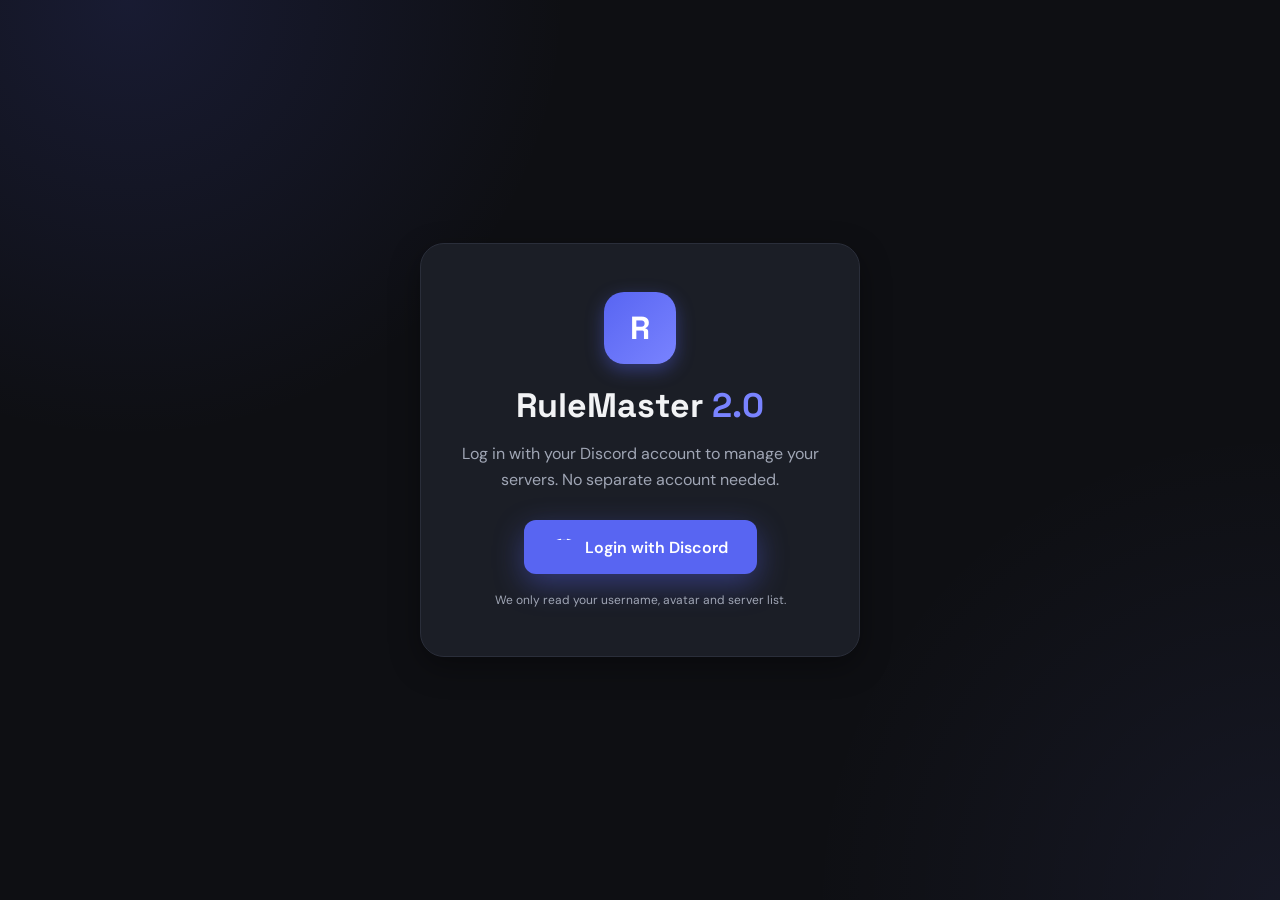
==== commit 2421746c: "Add files via upload" ====
--- a/index.html
+++ b/index.html
@@ -3,281 +3,69 @@
 <head>
   <meta charset="UTF-8">
   <meta name="viewport" content="width=device-width, initial-scale=1">
-  <meta name="theme-color" content="#eef1fb">
-  <meta name="description" content="RuleMaster helps Discord communities manage moderation, rules, suggestions, announcements, Roblox tools, and staff.">
-  <title>RuleMaster — Discord Community Management Bot</title>
-
+  <meta name="theme-color" content="#0e0f13">
+  <title>RuleMaster 2.0 — Dashboard</title>
+  <meta name="description" content="Manage RuleMaster 2.0 on your Discord servers.">
   <link rel="preconnect" href="https://fonts.googleapis.com">
   <link rel="preconnect" href="https://fonts.gstatic.com" crossorigin>
-  <link href="https://fonts.googleapis.com/css2?family=DM+Sans:wght@400;500;600;700&family=Space+Grotesk:wght@400;500;600;700&display=swap" rel="stylesheet">
+  <link href="https://fonts.googleapis.com/css2?family=DM+Sans:wght@400;500;600;700&family=Space+Grotesk:wght@500;600;700&display=swap" rel="stylesheet">
   <link rel="stylesheet" href="style.css">
   <script src="script.js" defer></script>
 </head>
 <body>
-  <header class="navbar" id="top">
-    <div class="nav-container">
-      <a class="logo" href="#top" aria-label="RuleMaster home">
+
+  <!-- LOGIN SCREEN -->
+  <section id="loginView" class="login-view" hidden>
+    <div class="login-card">
+      <div class="logo-icon big">R</div>
+      <h1>RuleMaster <span>2.0</span></h1>
+      <p>Log in with your Discord account to manage your servers. No separate account needed.</p>
+      <button id="loginBtn" class="btn btn-discord">
+        <svg viewBox="0 0 24 24" width="22" height="22" aria-hidden="true"><path fill="currentColor" d="M20.3 4.4A19.8 19.8 0 0 0 15.4 3l-.6 1.3a18.4 18.4 0 0 0-5.6 0L8.6 3a19.7 19.7 0 0 0-4.9 1.4C.6 9 .-.2 13.6.3 18.1a19.9 19.9 0 0 0 6 3l1.3-2a13 13 0 0 1-2-1l.5-.4a14.2 14.2 0 0 0 12.2 0l.5.4-2 1 1.3 2a19.8 19.8 0 0 0 6-3c.5-5.2-.8-9.7-3.5-13.7ZM8.3 15.3c-1.2 0-2.2-1.1-2.2-2.4s1-2.4 2.2-2.4 2.2 1.1 2.2 2.4-1 2.4-2.2 2.4Zm7.4 0c-1.2 0-2.2-1.1-2.2-2.4s1-2.4 2.2-2.4 2.2 1.1 2.2 2.4-1 2.4-2.2 2.4Z"/></svg>
+        Login with Discord
+      </button>
+      <small>We only read your username, avatar and server list.</small>
+    </div>
+  </section>
+
+  <!-- APP -->
+  <div id="appView" class="app" hidden>
+    <aside class="sidebar" id="sidebar">
+      <a class="brand" href="#/dashboard">
         <span class="logo-icon">R</span>
-        <span>RuleMaster</span>
+        <span>RuleMaster <em>2.0</em></span>
       </a>
 
-      <nav class="nav-links" aria-label="Main navigation">
-        <a href="#features">Features</a>
-        <a href="#commands">Commands</a>
-        <a href="#about">About</a>
+      <nav class="nav">
+        <a href="#/dashboard" data-route="dashboard">▦ <span>Dashboard</span></a>
+        <a href="#/servers" data-route="servers">◎ <span>Servers</span></a>
+        <a href="#/commands" data-route="commands">⌘ <span>Commands</span></a>
+        <a href="#/settings" data-route="settings">⚙ <span>Settings</span></a>
+        <div class="nav-sep"></div>
+        <a href="https://discord.gg/" target="_blank" rel="noopener">? <span>Support</span></a>
+        <a href="#/docs" data-route="docs">▤ <span>Documentation</span></a>
       </nav>
 
-      <a class="nav-button"
-         href="https://discord.com/oauth2/authorize?client_id=1554166316628320306&amp;permissions=8&amp;scope=bot%20applications.commands"
-         target="_blank" rel="noopener noreferrer">
-        Add to Discord <span aria-hidden="true">↗</span>
-      </a>
+      <div class="profile">
+        <img id="userAvatar" alt="" class="avatar">
+        <div class="profile-text">
+          <strong id="userName">User</strong>
+          <small id="userId"></small>
+        </div>
+        <button id="logoutBtn" class="icon-btn" title="Logout" aria-label="Logout">⏻</button>
+      </div>
+    </aside>
 
-      <button class="mobile-menu-button" id="mobileMenuButton"
-              type="button" aria-label="Open menu"
-              aria-controls="mobileMenu" aria-expanded="false">
-        <span aria-hidden="true">☰</span>
-      </button>
+    <div class="main">
+      <header class="topbar">
+        <button id="menuBtn" class="icon-btn menu-btn" aria-label="Open menu">☰</button>
+        <h2 id="pageTitle">Dashboard</h2>
+        <a class="btn btn-ghost" id="inviteTop" target="_blank" rel="noopener">Add RuleMaster ↗</a>
+      </header>
+      <main id="content" class="content"></main>
     </div>
+  </div>
 
-    <nav class="mobile-menu" id="mobileMenu" aria-label="Mobile navigation">
-      <a href="#features">Features</a>
-      <a href="#commands">Commands</a>
-      <a href="#about">About</a>
-      <a class="mobile-invite"
-         href="https://discord.com/oauth2/authorize?client_id=1554166316628320306&amp;permissions=8&amp;scope=bot%20applications.commands"
-         target="_blank" rel="noopener noreferrer">Add to Discord ↗</a>
-    </nav>
-  </header>
-
-  <main>
-    <section class="hero" aria-labelledby="hero-title">
-      <div class="hero-content">
-        <div class="status-badge">
-          <span class="status-dot" aria-hidden="true"></span>
-          Made for better communities
-        </div>
-
-        <h1 id="hero-title">
-          A clearer way to <span>manage your Discord server.</span>
-        </h1>
-
-        <p class="hero-description">
-          Meet RuleMaster. Moderation, rules, suggestions, announcements,
-          Roblox tools, and staff management — all where your community already is.
-        </p>
-
-        <div class="hero-buttons">
-          <a class="primary-button"
-             href="https://discord.com/oauth2/authorize?client_id=1554166316628320306&amp;permissions=8&amp;scope=bot%20applications.commands"
-             target="_blank" rel="noopener noreferrer">
-            Add RuleMaster <span aria-hidden="true">↗</span>
-          </a>
-          <a class="secondary-button"
-             href="https://discord.gg/P4tCbwVYG"
-             target="_blank" rel="noopener noreferrer">
-            Support server
-          </a>
-        </div>
-
-        <p class="hero-note">Free to use · Slash commands · Easy setup</p>
-      </div>
-
-      <div class="hero-card-wrapper" aria-label="Preview of RuleMaster in Discord">
-        <div class="hero-card">
-          <div class="card-top">
-            <div class="window-dots" aria-hidden="true">
-              <i></i><i></i><i></i>
-            </div>
-            <span class="channel-name">#general</span>
-          </div>
-
-          <div class="discord-message">
-            <span class="bot-avatar" aria-hidden="true">R</span>
-            <div class="message-body">
-              <div class="message-name">RuleMaster <span class="bot-tag">BOT</span></div>
-              <p class="message-text">
-                Welcome! I'm ready to help manage your community.
-              </p>
-              <div class="message-pills">
-                <span>Moderation</span>
-                <span>Rules</span>
-              </div>
-            </div>
-          </div>
-
-          <div class="discord-message">
-            <span class="message-avatar" aria-hidden="true">Y</span>
-            <div class="message-body">
-              <div class="message-name">you</div>
-              <p class="message-text"><strong>/help</strong></p>
-            </div>
-          </div>
-
-          <div class="command-preview">
-            <div class="command-header">RULEMASTER REPLIED</div>
-            <div class="command">
-              <span class="command-symbol">↳</span>
-              Choose a command to get started.
-            </div>
-          </div>
-        </div>
-      </div>
-    </section>
-
-    <section class="stats-section" aria-label="RuleMaster at a glance">
-      <div class="stat"><strong>9</strong><span>Command groups</span></div>
-      <div class="stat"><strong>8</strong><span>Feature areas</span></div>
-      <div class="stat"><strong>Free</strong><span>To use</span></div>
-    </section>
-
-    <section class="section" id="features">
-      <div class="section-heading">
-        <div>
-          <span class="section-label">FEATURES</span>
-          <h2>Everything your server needs.</h2>
-        </div>
-        <p>Useful tools, all in one bot.</p>
-      </div>
-
-      <div class="feature-grid">
-        <article class="feature-card">
-          <div class="feature-icon" aria-hidden="true">🛡</div>
-          <h3>Moderation</h3>
-          <p>Manage warnings, timeouts, kicks, bans, and messages without leaving Discord.</p>
-          <div class="feature-list"><span>Warnings</span><span>Timeouts</span><span>Kicks &amp; bans</span></div>
-        </article>
-
-        <article class="feature-card">
-          <div class="feature-icon" aria-hidden="true">📋</div>
-          <h3>Rules</h3>
-          <p>Keep server rules organized and easy for your members and staff to find.</p>
-          <div class="feature-list"><span>Rule management</span><span>Easy access</span></div>
-        </article>
-
-        <article class="feature-card">
-          <div class="feature-icon" aria-hidden="true">💡</div>
-          <h3>Suggestions</h3>
-          <p>Give members a place to share ideas and staff a simple way to review them.</p>
-          <div class="feature-list"><span>Submit ideas</span><span>Approve or deny</span></div>
-        </article>
-
-        <article class="feature-card">
-          <div class="feature-icon" aria-hidden="true">📢</div>
-          <h3>Announcements</h3>
-          <p>Send formatted updates to the right channel, with the right message.</p>
-          <div class="feature-list"><span>Custom titles</span><span>Channel selection</span><span>Role pings</span></div>
-        </article>
-
-        <article class="feature-card">
-          <div class="feature-icon" aria-hidden="true">📊</div>
-          <h3>Server Statistics</h3>
-          <p>Get a quick view of members, bots, channels, and roles.</p>
-          <div class="feature-list"><span>Members</span><span>Channels</span><span>Roles</span></div>
-        </article>
-
-        <article class="feature-card">
-          <div class="feature-icon" aria-hidden="true">🎮</div>
-          <h3>Roblox Tools</h3>
-          <p>Look up Roblox users and games directly from your Discord server.</p>
-          <div class="feature-list"><span>User lookup</span><span>Game lookup</span><span>Place IDs</span></div>
-        </article>
-
-        <article class="feature-card">
-          <div class="feature-icon" aria-hidden="true">🔐</div>
-          <h3>Staff Management</h3>
-          <p>Keep staff information, notes, promotions, and demotions organized.</p>
-          <div class="feature-list"><span>Staff notes</span><span>Promotions</span><span>Demotions</span></div>
-        </article>
-
-        <article class="feature-card">
-          <div class="feature-icon" aria-hidden="true">⚙</div>
-          <h3>Server Settings</h3>
-          <p>Set role permissions and control who can use RuleMaster commands.</p>
-          <div class="feature-list"><span>Role restrictions</span><span>Command permissions</span></div>
-        </article>
-      </div>
-    </section>
-
-    <section class="section commands-section" id="commands">
-      <div class="section-heading">
-        <div>
-          <span class="section-label">COMMANDS</span>
-          <h2>Commands, ready to run.</h2>
-        </div>
-        <p>Find what you need right in Discord.</p>
-      </div>
-
-      <div class="commands-container">
-        <div class="command-row"><code>/help</code><span>View available commands</span></div>
-        <div class="command-row"><code>/rules</code><span>View and manage rules</span></div>
-        <div class="command-row"><code>/moderation</code><span>Moderate members</span></div>
-        <div class="command-row"><code>/suggest</code><span>Share and review ideas</span></div>
-        <div class="command-row"><code>/announce</code><span>Post an announcement</span></div>
-        <div class="command-row"><code>/stats</code><span>View server statistics</span></div>
-        <div class="command-row"><code>/roblox</code><span>Look up users and games</span></div>
-        <div class="command-row"><code>/staff</code><span>Manage your staff team</span></div>
-        <div class="command-row"><code>/settings</code><span>Set command permissions</span></div>
-      </div>
-    </section>
-
-    <section class="section about-section" id="about">
-      <div class="about-card">
-        <div>
-          <span class="section-label">ABOUT RULEMASTER</span>
-          <h2>Built for communities.</h2>
-        </div>
-        <div class="about-content">
-          <p>
-            RuleMaster puts everyday server administration directly into Discord.
-            From moderation and rules to suggestions, announcements, Roblox tools,
-            and staff management, it helps your team stay organized.
-          </p>
-          <a class="text-link"
-             href="https://discord.gg/P4tCbwVYG"
-             target="_blank" rel="noopener noreferrer">
-            Visit the support server <span aria-hidden="true">↗</span>
-          </a>
-        </div>
-      </div>
-    </section>
-
-    <section class="cta-section">
-      <div class="cta-card">
-        <span class="section-label">READY?</span>
-        <h2>Make more room for your community.</h2>
-        <p>Add RuleMaster and keep your server running smoothly.</p>
-        <a class="primary-button"
-           href="https://discord.com/oauth2/authorize?client_id=1554166316628320306&amp;permissions=8&amp;scope=bot%20applications.commands"
-           target="_blank" rel="noopener noreferrer">
-          Add RuleMaster to Discord <span aria-hidden="true">↗</span>
-        </a>
-      </div>
-    </section>
-  </main>
-
-  <footer>
-    <div class="footer-container">
-      <div class="footer-brand">
-        <a class="logo" href="#top">
-          <span class="logo-icon">R</span>
-          <span>RuleMaster</span>
-        </a>
-        <p>Discord community management made simple.</p>
-      </div>
-
-      <nav class="footer-links" aria-label="Footer navigation">
-        <a href="#features">Features</a>
-        <a href="#commands">Commands</a>
-        <a href="https://discord.gg/P4tCbwVYG" target="_blank" rel="noopener noreferrer">Support</a>
-        <a href="https://github.com/BlackLuc/RuleMasterWebsite" target="_blank" rel="noopener noreferrer">GitHub</a>
-      </nav>
-    </div>
-
-    <div class="footer-bottom">
-      <span>© <span id="year"></span> RuleMaster</span>
-      <span>Made for Discord communities.</span>
-    </div>
-  </footer>
+  <div id="toast" class="toast" role="status"></div>
 </body>
 </html>
--- a/style.css
+++ b/style.css
@@ -1,626 +1,200 @@
 :root {
-  --background: #eef1fb;
-  --foreground: #0b1024;
-  --ink-soft: #2a3157;
-  --muted: #616b88;
-  --border: #d5dbea;
-  --iris: #6d76ff;
-  --sky: #41d0ff;
-  --mint: #48e6b4;
-  --lilac: #c084fc;
-  --coral: #ff8fa3;
-  --glass: linear-gradient(135deg, rgba(255,255,255,.78), rgba(255,255,255,.44));
-  --glass-border: rgba(255,255,255,.8);
-  --spectrum: linear-gradient(90deg, var(--sky), var(--iris), var(--lilac), var(--coral));
-  --shadow: 0 20px 60px rgba(42,49,87,.09), 0 3px 15px rgba(42,49,87,.04);
-  --heading-font: "Space Grotesk", sans-serif;
-  --body-font: "DM Sans", sans-serif;
+  --bg: #0e0f13;
+  --bg-2: #15171d;
+  --card: #1b1e26;
+  --card-hover: #222631;
+  --border: #2a2e3a;
+  --text: #f2f3f5;
+  --muted: #a0a6b5;
+  --accent: #5865f2;
+  --accent-2: #7983ff;
+  --success: #3ba55d;
+  --danger: #ed4245;
+  --warn: #faa61a;
+  --radius: 16px;
+  --shadow: 0 10px 30px rgba(0,0,0,.35);
+  --heading: "Space Grotesk", sans-serif;
+  --body: "DM Sans", sans-serif;
 }
 
 * { box-sizing: border-box; }
-html { scroll-behavior: smooth; }
 body {
-  min-width: 320px;
-  margin: 0;
-  overflow-x: hidden;
+  margin: 0; min-width: 320px;
   background:
-    radial-gradient(circle at 8% 7%, rgba(109,118,255,.16), transparent 26%),
-    radial-gradient(circle at 94% 27%, rgba(65,208,255,.13), transparent 25%),
-    radial-gradient(circle at 35% 92%, rgba(192,132,252,.11), transparent 24%),
-    var(--background);
-  color: var(--foreground);
-  font-family: var(--body-font);
+    radial-gradient(circle at 10% 0%, rgba(88,101,242,.14), transparent 30%),
+    radial-gradient(circle at 100% 100%, rgba(121,131,255,.08), transparent 30%),
+    var(--bg);
+  color: var(--text); font-family: var(--body);
 }
 a { color: inherit; text-decoration: none; }
-button { font: inherit; }
-::selection { background: var(--iris); color: #fff; }
-:focus-visible { outline: 2px solid var(--iris); outline-offset: 4px; }
-
-.nav-container,
-.hero,
-.stats-section,
-.section,
-.cta-section,
-.footer-container,
-.footer-bottom {
-  width: min(1180px, calc(100% - 48px));
-  margin-inline: auto;
-}
-
-/* Navigation */
-.navbar { position: relative; z-index: 10; }
-.nav-container {
-  display: flex;
-  align-items: center;
-  justify-content: space-between;
-  gap: 24px;
-  min-height: 80px;
-}
-.logo {
-  display: inline-flex;
-  align-items: center;
-  gap: 11px;
-  font: 700 20px var(--heading-font);
-  white-space: nowrap;
-}
+button { font: inherit; cursor: pointer; }
+h1, h2, h3 { font-family: var(--heading); margin: 0; }
+[hidden] { display: none !important; }
+:focus-visible { outline: 2px solid var(--accent); outline-offset: 3px; }
+
+/* Buttons */
+.btn {
+  display: inline-flex; align-items: center; justify-content: center; gap: 10px;
+  padding: 11px 18px; border-radius: 12px; border: 1px solid transparent;
+  font-weight: 600; font-size: 14px; transition: .2s;
+}
+.btn-primary, .btn-discord { background: var(--accent); color: #fff; }
+.btn-primary:hover, .btn-discord:hover { background: var(--accent-2); transform: translateY(-1px); }
+.btn-discord { padding: 15px 28px; font-size: 16px; box-shadow: 0 10px 30px rgba(88,101,242,.4); }
+.btn-ghost { background: transparent; border-color: var(--border); color: var(--text); }
+.btn-ghost:hover { border-color: var(--accent); color: var(--accent-2); }
+.btn-success { background: rgba(59,165,93,.15); color: var(--success); border-color: rgba(59,165,93,.3); }
+.icon-btn {
+  display: grid; place-items: center; width: 38px; height: 38px;
+  border-radius: 10px; border: 1px solid var(--border); background: var(--card); color: var(--muted);
+  transition: .2s;
+}
+.icon-btn:hover { color: var(--danger); border-color: var(--danger); }
+
+/* Logo */
 .logo-icon {
-  display: grid;
-  place-items: center;
-  flex: none;
-  width: 42px;
-  height: 42px;
-  border: 1px solid var(--glass-border);
-  border-radius: 12px;
-  background: var(--glass);
-  color: var(--iris);
-  box-shadow: 0 4px 15px rgba(42,49,87,.06);
-}
-.nav-links {
-  display: flex;
-  align-items: center;
-  gap: 34px;
-  margin-left: auto;
-}
-.nav-links a,
-.footer-links a {
-  color: var(--ink-soft);
-  font-size: 14px;
-  transition: color .2s;
-}
-.nav-links a:hover,
-.footer-links a:hover,
-.text-link:hover { color: var(--iris); }
-
-.nav-button,
-.primary-button,
-.secondary-button {
-  display: inline-flex;
-  align-items: center;
-  justify-content: center;
-  gap: 9px;
-  min-height: 44px;
-  padding: 0 21px;
-  border-radius: 999px;
-  font-size: 14px;
-  font-weight: 700;
-  text-align: center;
-  transition: background .2s, color .2s, transform .2s, box-shadow .2s;
-}
-.nav-button,
-.primary-button {
-  background: var(--foreground);
-  color: #fff;
-}
-.nav-button:hover,
-.primary-button:hover {
-  transform: translateY(-2px);
-  background: var(--iris);
-  box-shadow: 0 8px 22px rgba(109,118,255,.22);
-}
-.secondary-button {
-  border: 1px solid var(--glass-border);
-  background: var(--glass);
-  backdrop-filter: blur(16px);
-}
-.secondary-button:hover {
-  transform: translateY(-2px);
-  background: #fff;
-}
-.mobile-menu-button,
-.mobile-menu { display: none; }
-
-/* Hero */
-.hero {
-  display: grid;
-  grid-template-columns: 1.05fr .95fr;
-  align-items: center;
-  gap: clamp(32px, 5vw, 76px);
-  padding-block: 64px 70px;
-}
-.hero-content { min-width: 0; }
-.status-badge {
-  display: inline-flex;
-  align-items: center;
-  gap: 9px;
-  margin-bottom: 25px;
-  padding: 8px 14px;
-  border: 1px solid var(--glass-border);
-  border-radius: 999px;
-  background: var(--glass);
-  color: var(--ink-soft);
-  font-size: 12px;
-  backdrop-filter: blur(16px);
-}
-.status-dot {
-  width: 8px;
-  height: 8px;
-  border-radius: 50%;
-  background: #179c79;
-}
-.hero h1 {
-  max-width: 700px;
-  margin: 0;
-  font: 700 clamp(44px, 5vw, 72px)/1.05 var(--heading-font);
-}
-.hero h1 span { color: var(--iris); }
-.hero-description {
-  max-width: 510px;
-  margin: 24px 0 0;
-  color: var(--ink-soft);
-  font-size: 17px;
-  line-height: 1.7;
-}
-.hero-buttons {
-  display: flex;
-  flex-wrap: wrap;
-  gap: 12px;
-  margin-top: 30px;
-}
-.hero-note {
-  margin: 16px 0 0;
-  color: var(--muted);
-  font-size: 12px;
-}
-
-.hero-card-wrapper { position: relative; min-width: 0; }
-.hero-card-wrapper::before {
-  position: absolute;
-  inset: -7px;
-  border: 2px solid transparent;
-  border-image: var(--spectrum) 1;
-  content: "";
-  opacity: .6;
-  pointer-events: none;
-}
-.hero-card {
-  position: relative;
-  padding: 22px;
-  border: 1px solid var(--glass-border);
-  border-radius: 26px;
-  background: var(--glass);
-  box-shadow: var(--shadow);
-  backdrop-filter: blur(16px);
-}
-.card-top {
-  display: flex;
-  align-items: center;
-  justify-content: space-between;
-  padding-bottom: 16px;
+  display: grid; place-items: center; width: 40px; height: 40px; flex: none;
+  border-radius: 12px; background: linear-gradient(135deg, var(--accent), var(--accent-2));
+  color: #fff; font: 700 18px var(--heading); box-shadow: 0 6px 18px rgba(88,101,242,.4);
+}
+.logo-icon.big { width: 72px; height: 72px; font-size: 32px; border-radius: 20px; margin: 0 auto 20px; }
+
+/* Login */
+.login-view { min-height: 100vh; display: grid; place-items: center; padding: 24px; }
+.login-card {
+  width: min(440px, 100%); text-align: center; padding: 48px 36px;
+  background: var(--card); border: 1px solid var(--border); border-radius: 24px; box-shadow: var(--shadow);
+  animation: rise .5s ease;
+}
+.login-card h1 { font-size: 34px; }
+.login-card h1 span { color: var(--accent-2); }
+.login-card p { color: var(--muted); line-height: 1.6; margin: 14px 0 28px; }
+.login-card small { display: block; color: var(--muted); margin-top: 18px; font-size: 12px; }
+
+/* Layout */
+.app { display: flex; min-height: 100vh; }
+.sidebar {
+  position: sticky; top: 0; height: 100vh; width: 260px; flex: none;
+  display: flex; flex-direction: column; padding: 22px 16px;
+  background: var(--bg-2); border-right: 1px solid var(--border);
+}
+.brand { display: flex; align-items: center; gap: 12px; font: 700 18px var(--heading); padding: 0 8px 22px; }
+.brand em { color: var(--accent-2); font-style: normal; }
+.nav { display: flex; flex-direction: column; gap: 4px; flex: 1; }
+.nav a {
+  display: flex; align-items: center; gap: 12px; padding: 11px 14px;
+  border-radius: 10px; color: var(--muted); font-weight: 500; transition: .15s;
+}
+.nav a:hover { background: var(--card); color: var(--text); }
+.nav a.active { background: rgba(88,101,242,.16); color: #fff; box-shadow: inset 3px 0 0 var(--accent); }
+.nav-sep { height: 1px; background: var(--border); margin: 12px 8px; }
+.profile {
+  display: flex; align-items: center; gap: 10px; padding: 12px;
+  border-radius: 14px; background: var(--card); border: 1px solid var(--border);
+}
+.avatar { width: 40px; height: 40px; border-radius: 50%; background: var(--border); object-fit: cover; }
+.profile-text { flex: 1; min-width: 0; }
+.profile-text strong { display: block; font-size: 14px; overflow: hidden; text-overflow: ellipsis; white-space: nowrap; }
+.profile-text small { color: var(--muted); font-size: 11px; }
+
+.main { flex: 1; min-width: 0; }
+.topbar {
+  position: sticky; top: 0; z-index: 5; display: flex; align-items: center; gap: 14px;
+  padding: 18px 32px; background: rgba(14,15,19,.8); backdrop-filter: blur(12px);
   border-bottom: 1px solid var(--border);
 }
-.window-dots { display: flex; gap: 7px; }
-.window-dots i {
-  width: 10px;
-  height: 10px;
-  border-radius: 50%;
-  background: var(--coral);
-}
-.window-dots i:nth-child(2) { background: var(--sky); }
-.window-dots i:nth-child(3) { background: var(--mint); }
-.channel-name { color: var(--muted); font-size: 12px; }
-
-.discord-message {
-  display: flex;
-  align-items: flex-start;
-  gap: 12px;
-  margin-top: 18px;
-}
-.bot-avatar,
-.message-avatar {
-  display: grid;
-  place-items: center;
-  flex: none;
-  width: 38px;
-  height: 38px;
-  border-radius: 10px;
-  background: rgba(109,118,255,.16);
-  color: var(--iris);
-  font: 700 17px var(--heading-font);
-}
-.message-avatar {
-  background: rgba(192,132,252,.18);
-  color: #8652b4;
-}
-.message-body {
-  flex: 1;
-  min-width: 0;
-  padding: 13px 14px;
-  border: 1px solid var(--glass-border);
-  border-radius: 12px;
-  background: var(--glass);
-}
-.message-name { font-size: 13px; font-weight: 700; }
-.bot-tag {
-  margin-left: 5px;
-  color: #117a62;
-  font-size: 10px;
-}
-.message-text {
-  margin: 6px 0 0;
-  color: var(--ink-soft);
-  font-size: 13px;
-  line-height: 1.55;
-}
-.message-text strong { color: var(--iris); }
-.message-pills {
-  display: flex;
-  flex-wrap: wrap;
-  gap: 6px;
-  margin-top: 10px;
-}
-.message-pills span {
-  padding: 3px 8px;
-  border-radius: 999px;
-  background: rgba(72,230,180,.2);
-  color: #117a62;
-  font-size: 11px;
-}
-.message-pills span + span {
-  background: rgba(65,208,255,.18);
-  color: #23678a;
-}
-.command-preview {
-  margin-top: 14px;
-  padding: 15px;
-  border: 1px solid var(--glass-border);
-  border-radius: 12px;
-  background: var(--glass);
-}
-.command-header {
-  margin-bottom: 8px;
-  color: var(--muted);
-  font-size: 11px;
-}
-.command {
-  display: flex;
-  gap: 8px;
-  font: 13px/1.4 ui-monospace, SFMono-Regular, monospace;
-}
-.command-symbol { color: var(--iris); }
-
-/* At-a-glance strip */
-.stats-section {
-  display: grid;
-  grid-template-columns: repeat(3, 1fr);
-  gap: 16px;
-  padding-bottom: 30px;
-}
-.stat {
-  padding: 21px 23px;
-  border: 1px solid var(--glass-border);
-  border-radius: 16px;
-  background: var(--glass);
-  box-shadow: var(--shadow);
-  backdrop-filter: blur(16px);
-}
-.stat strong {
-  display: block;
-  color: var(--iris);
-  font: 700 23px/1.2 var(--heading-font);
-}
-.stat:nth-child(2) strong { color: #178aa8; }
-.stat:nth-child(3) strong { color: #8d52be; }
-.stat span {
-  display: block;
-  margin-top: 4px;
-  color: var(--muted);
-  font-size: 12px;
-}
-
-/* Content */
-.section {
-  padding-block: 70px;
-  scroll-margin-top: 30px;
-}
-.section-heading {
-  display: flex;
-  align-items: end;
-  justify-content: space-between;
-  gap: 20px;
-  margin-bottom: 28px;
-}
-.section-label {
-  display: block;
-  margin-bottom: 10px;
-  color: var(--iris);
-  font-size: 11px;
-  font-weight: 700;
-  letter-spacing: .12em;
-}
-.section-heading h2,
-.about-card h2,
-.cta-card h2 {
-  margin: 0;
-  font: 700 clamp(30px, 3vw, 42px)/1.15 var(--heading-font);
-}
-.section-heading p {
-  margin: 0;
-  color: var(--muted);
-  font-size: 14px;
-}
-
-.feature-grid {
-  display: grid;
-  grid-template-columns: repeat(4, 1fr);
-  gap: 16px;
-}
-.feature-card {
-  position: relative;
-  min-height: 260px;
-  padding: 24px;
-  overflow: hidden;
-  border: 1px solid var(--glass-border);
-  border-radius: 18px;
-  background: var(--glass);
-  box-shadow: var(--shadow);
-  backdrop-filter: blur(16px);
-  transition: transform .25s, box-shadow .25s;
-}
-.feature-card::before {
-  position: absolute;
-  inset: 0 0 auto;
-  height: 2px;
-  background: var(--spectrum);
-  content: "";
-  opacity: .7;
-}
-.feature-card:hover {
-  transform: translateY(-5px);
-  box-shadow: 0 25px 60px rgba(42,49,87,.12);
-}
-.feature-icon {
-  display: grid;
-  place-items: center;
-  width: 44px;
-  height: 44px;
-  margin-bottom: 20px;
-  border-radius: 12px;
-  background: rgba(65,208,255,.17);
-  font-size: 21px;
-}
-.feature-card:nth-child(4n + 2) .feature-icon { background: rgba(192,132,252,.18); }
-.feature-card:nth-child(4n + 3) .feature-icon { background: rgba(72,230,180,.21); }
-.feature-card:nth-child(4n + 4) .feature-icon { background: rgba(255,143,163,.19); }
-.feature-card h3 {
-  margin: 0 0 9px;
-  font: 600 18px var(--heading-font);
-}
-.feature-card p {
-  margin: 0;
-  color: var(--ink-soft);
-  font-size: 13px;
-  line-height: 1.65;
-}
-.feature-list {
-  display: flex;
-  flex-wrap: wrap;
-  gap: 6px;
-  margin-top: 17px;
-}
-.feature-list span {
-  padding: 5px 8px;
-  border: 1px solid var(--border);
-  border-radius: 999px;
-  color: var(--muted);
-  font-size: 10px;
-}
-
-.commands-container {
-  display: grid;
-  grid-template-columns: repeat(2, 1fr);
-  gap: 15px;
-}
-.command-row {
-  display: flex;
-  align-items: center;
-  justify-content: space-between;
-  gap: 14px;
-  min-height: 62px;
-  padding: 17px 20px;
-  border: 1px solid var(--glass-border);
-  border-radius: 13px;
-  background: var(--glass);
-  box-shadow: var(--shadow);
-  backdrop-filter: blur(16px);
-  transition: transform .2s;
-}
-.command-row:hover { transform: translateY(-2px); }
-.command-row code {
-  color: var(--iris);
-  font: 600 13px ui-monospace, SFMono-Regular, monospace;
-  white-space: nowrap;
-}
-.command-row:nth-child(4n + 2) code { color: #167fa3; }
-.command-row:nth-child(4n + 3) code { color: #8652b4; }
-.command-row:nth-child(4n + 4) code { color: #117a62; }
-.command-row span {
-  color: var(--muted);
-  font-size: 12px;
-  text-align: right;
-}
-
-/* About and final invitation */
-.about-card {
-  display: grid;
-  grid-template-columns: .8fr 1.2fr;
-  gap: 36px;
-  padding: 35px;
-  border: 1px solid var(--glass-border);
-  border-radius: 22px;
-  background: var(--glass);
-  box-shadow: var(--shadow);
-  backdrop-filter: blur(16px);
-}
-.about-content p {
-  margin: 0 0 16px;
-  color: var(--ink-soft);
-  line-height: 1.7;
-}
-.text-link { color: var(--iris); font-size: 14px; font-weight: 700; }
-.cta-section { padding-block: 70px 85px; }
-.cta-card {
-  padding: 66px 24px;
-  border: 1px solid var(--glass-border);
-  border-radius: 26px;
-  background: var(--glass);
-  box-shadow: var(--shadow);
-  text-align: center;
-  backdrop-filter: blur(16px);
-}
-.cta-card h2 { max-width: 680px; margin-inline: auto; }
-.cta-card p {
-  margin: 14px auto 25px;
-  color: var(--ink-soft);
-  line-height: 1.6;
-}
-
-/* Footer */
-footer { border-top: 1px solid var(--border); }
-.footer-container {
-  display: flex;
-  align-items: center;
-  justify-content: space-between;
-  gap: 24px;
-  padding-block: 33px;
-}
-.footer-brand p {
-  margin: 9px 0 0;
-  color: var(--muted);
-  font-size: 12px;
-}
-.footer-links {
-  display: flex;
-  flex-wrap: wrap;
-  gap: 24px;
-}
-.footer-bottom {
-  display: flex;
-  justify-content: space-between;
-  gap: 12px;
-  padding-bottom: 25px;
-  color: var(--muted);
-  font-size: 11px;
-}
-
-/* Reveal animation: only enabled by script.js */
-@keyframes reveal {
-  from { opacity: 0; transform: translateY(18px); }
-  to { opacity: 1; transform: translateY(0); }
-}
-.feature-card.is-revealed { animation: reveal .55s ease both; }
-
-/* Tablet */
-@media (max-width: 950px) {
-  .feature-grid { grid-template-columns: repeat(2, 1fr); }
-
-  .nav-links,
-  .nav-button { display: none; }
-
-  .mobile-menu-button {
-    display: grid;
-    place-items: center;
-    width: 42px;
-    height: 42px;
-    padding: 0;
-    border: 1px solid var(--glass-border);
-    border-radius: 10px;
-    background: var(--glass);
-    color: var(--foreground);
-    font-size: 20px;
-    cursor: pointer;
+.topbar h2 { flex: 1; font-size: 22px; }
+.menu-btn { display: none; }
+.menu-btn:hover { color: var(--text); border-color: var(--accent); }
+.content { padding: 32px; max-width: 1300px; animation: rise .35s ease; }
+
+/* Cards */
+.grid { display: grid; gap: 18px; grid-template-columns: repeat(auto-fill, minmax(260px, 1fr)); }
+.stats { display: grid; gap: 18px; grid-template-columns: repeat(auto-fit, minmax(200px, 1fr)); margin-bottom: 28px; }
+.card {
+  background: var(--card); border: 1px solid var(--border); border-radius: var(--radius);
+  padding: 22px; box-shadow: var(--shadow); transition: .2s;
+}
+.card:hover { border-color: #3a3f50; }
+.stat small { color: var(--muted); font-size: 13px; }
+.stat strong { display: block; font: 700 30px var(--heading); margin-top: 6px; }
+.section-title { font-size: 18px; margin: 8px 0 16px; }
+.muted { color: var(--muted); }
+
+.server-card { display: flex; flex-direction: column; gap: 14px; }
+.server-card:hover { transform: translateY(-3px); background: var(--card-hover); }
+.server-head { display: flex; gap: 14px; align-items: center; }
+.server-icon {
+  width: 56px; height: 56px; border-radius: 16px; flex: none; object-fit: cover;
+  display: grid; place-items: center; background: var(--accent); font: 700 18px var(--heading); color: #fff;
+}
+.server-head h3 { font-size: 16px; overflow: hidden; text-overflow: ellipsis; white-space: nowrap; }
+.server-head code { color: var(--muted); font-size: 12px; }
+.badge {
+  display: inline-flex; align-items: center; gap: 6px; font-size: 12px; font-weight: 600;
+  padding: 4px 10px; border-radius: 999px; width: fit-content;
+}
+.badge::before { content: ""; width: 7px; height: 7px; border-radius: 50%; background: currentColor; }
+.badge.on { background: rgba(59,165,93,.15); color: var(--success); }
+.badge.off { background: rgba(237,66,69,.12); color: var(--danger); }
+.badge.unknown { background: rgba(250,166,26,.12); color: var(--warn); }
+.server-card .btn { width: 100%; }
+
+/* Commands */
+.search {
+  width: 100%; padding: 13px 16px; margin-bottom: 20px; border-radius: 12px;
+  background: var(--card); border: 1px solid var(--border); color: var(--text); font: inherit;
+}
+.search:focus { outline: none; border-color: var(--accent); }
+.cmd code { color: var(--accent-2); font-weight: 700; font-size: 15px; }
+.cmd p { color: var(--muted); margin: 8px 0 0; font-size: 14px; line-height: 1.5; }
+.cmd .tag { font-size: 11px; color: var(--muted); text-transform: uppercase; letter-spacing: .08em; }
+
+/* Forms */
+.form { display: grid; gap: 18px; max-width: 720px; }
+.field label { display: block; font-weight: 600; margin-bottom: 8px; font-size: 14px; }
+.field input, .field select, .field textarea {
+  width: 100%; padding: 12px 14px; border-radius: 10px; font: inherit;
+  background: var(--bg-2); border: 1px solid var(--border); color: var(--text);
+}
+.field textarea { min-height: 110px; resize: vertical; }
+.field input:focus, .field select:focus, .field textarea:focus { outline: none; border-color: var(--accent); }
+.switch-row { display: flex; justify-content: space-between; align-items: center; gap: 16px; }
+.switch { position: relative; width: 46px; height: 26px; flex: none; }
+.switch input { opacity: 0; width: 0; height: 0; }
+.switch span {
+  position: absolute; inset: 0; border-radius: 999px; background: var(--border); transition: .2s;
+}
+.switch span::after {
+  content: ""; position: absolute; top: 3px; left: 3px; width: 20px; height: 20px;
+  border-radius: 50%; background: #fff; transition: .2s;
+}
+.switch input:checked + span { background: var(--accent); }
+.switch input:checked + span::after { transform: translateX(20px); }
+
+.empty { text-align: center; padding: 60px 20px; color: var(--muted); }
+.skeleton { height: 170px; border-radius: var(--radius); background: linear-gradient(90deg, var(--card), var(--card-hover), var(--card)); background-size: 200% 100%; animation: shimmer 1.2s infinite; }
+
+.toast {
+  position: fixed; bottom: 24px; right: 24px; padding: 14px 20px; border-radius: 12px;
+  background: var(--card); border: 1px solid var(--accent); box-shadow: var(--shadow);
+  transform: translateY(120px); opacity: 0; transition: .3s; z-index: 50;
+}
+.toast.show { transform: none; opacity: 1; }
+
+@keyframes rise { from { opacity: 0; transform: translateY(10px); } to { opacity: 1; transform: none; } }
+@keyframes shimmer { to { background-position: -200% 0; } }
+
+/* Mobile */
+@media (max-width: 900px) {
+  .sidebar {
+    position: fixed; left: 0; z-index: 20; transform: translateX(-100%);
+    transition: transform .25s; box-shadow: var(--shadow);
   }
-  .mobile-menu.active {
-    display: flex;
-    flex-direction: column;
-    gap: 3px;
-    width: min(1180px, calc(100% - 48px));
-    margin: 0 auto;
-    padding: 12px;
-    border: 1px solid var(--glass-border);
-    border-radius: 12px;
-    background: var(--background);
-    box-shadow: var(--shadow);
-  }
-  .mobile-menu a { padding: 11px 10px; font-size: 14px; }
-  .mobile-invite { color: var(--iris); font-weight: 700; }
-}
-
-/* Phone */
-@media (max-width: 700px) {
-  .nav-container,
-  .hero,
-  .stats-section,
-  .section,
-  .cta-section,
-  .footer-container,
-  .footer-bottom {
-    width: calc(100% - 32px);
-  }
-  .nav-container { min-height: 68px; }
-  .mobile-menu.active { width: calc(100% - 32px); }
-  .hero {
-    grid-template-columns: 1fr;
-    gap: 42px;
-    padding-block: 45px 34px;
-  }
-  .hero h1 { font-size: clamp(40px, 9vw, 58px); }
-  .hero-description { font-size: 15px; }
-  .hero-card-wrapper {
-    width: min(100%, 500px);
-    margin-inline: auto;
-  }
-  .stats-section { gap: 8px; }
-  .stat { padding: 14px 11px; }
-  .stat strong { font-size: 18px; }
-  .stat span { font-size: 10px; }
-  .section { padding-block: 50px; }
-  .section-heading { display: block; }
-  .section-heading p { margin-top: 8px; }
-  .commands-container,
-  .about-card { grid-template-columns: 1fr; }
-  .about-card { gap: 15px; padding: 25px; }
-  .command-row { flex-wrap: wrap; }
-  .command-row span { text-align: left; }
-  .cta-section { padding-block: 45px 70px; }
-  .cta-card { padding: 52px 20px; }
-  .footer-container,
-  .footer-bottom {
-    flex-direction: column;
-    align-items: flex-start;
-  }
-}
-
-@media (max-width: 480px) {
-  .feature-grid { grid-template-columns: 1fr; }
-  .feature-card { min-height: 0; }
-  .stats-section { grid-template-columns: repeat(3, minmax(0, 1fr)); }
-  .hero-buttons a { flex: 1 1 auto; }
-}
-
-@media (prefers-reduced-motion: reduce) {
-  html { scroll-behavior: auto; }
-  *, *::before, *::after {
-    animation-duration: .01ms !important;
-    transition-duration: .01ms !important;
-  }
-}
+  .sidebar.open { transform: none; }
+  .menu-btn { display: grid; }
+  .topbar { padding: 14px 16px; }
+  .topbar .btn-ghost { display: none; }
+  .content { padding: 20px 16px; }
+}
+@media (prefers-reduced-motion: reduce) { * { animation: none !important; transition: none !important; } }
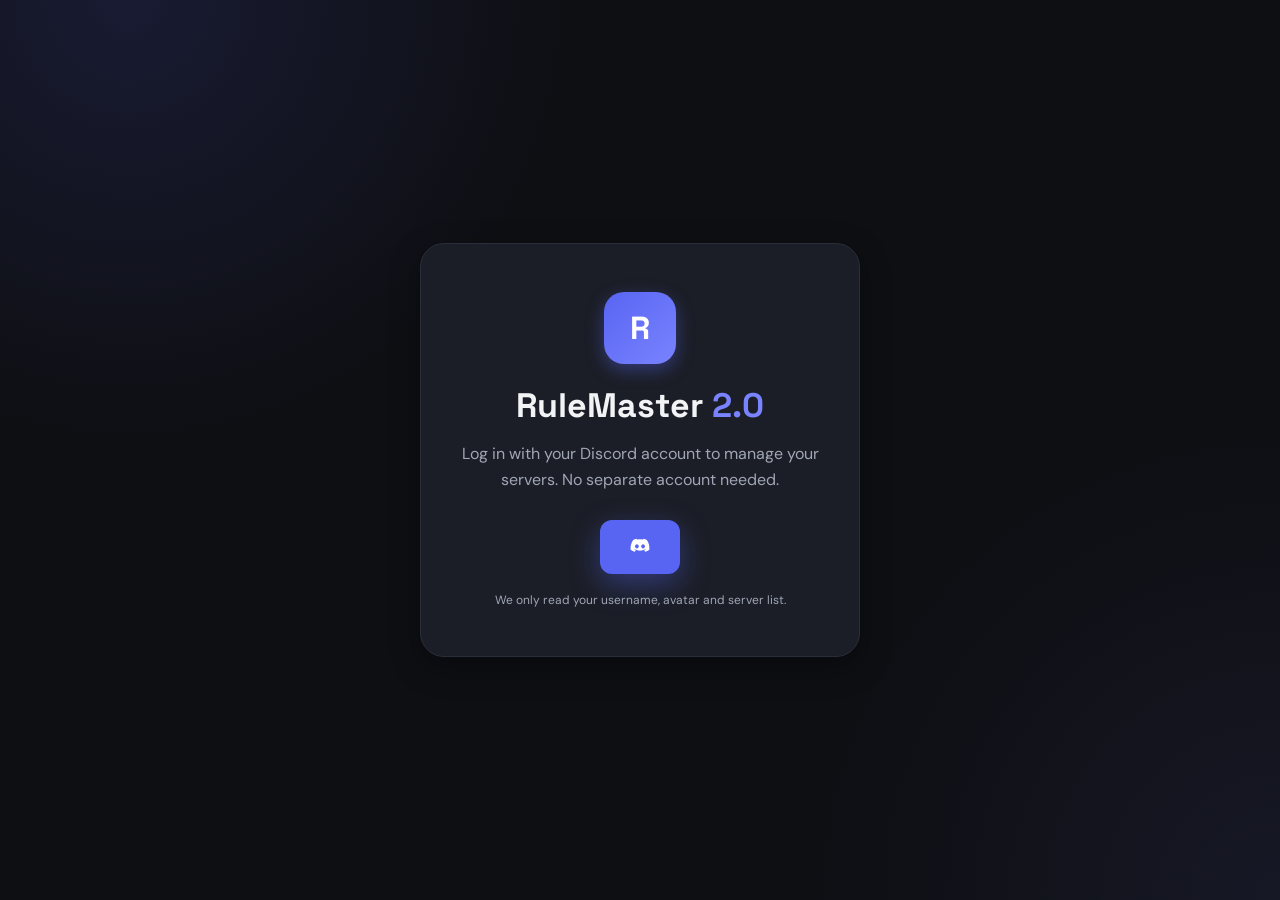
==== commit 3a355a1c: "Add files via upload" ====
--- a/index.html
+++ b/index.html
@@ -21,8 +21,15 @@
       <h1>RuleMaster <span>2.0</span></h1>
       <p>Log in with your Discord account to manage your servers. No separate account needed.</p>
       <button id="loginBtn" class="btn btn-discord">
-        <svg viewBox="0 0 24 24" width="22" height="22" aria-hidden="true"><path fill="currentColor" d="M20.3 4.4A19.8 19.8 0 0 0 15.4 3l-.6 1.3a18.4 18.4 0 0 0-5.6 0L8.6 3a19.7 19.7 0 0 0-4.9 1.4C.6 9 .-.2 13.6.3 18.1a19.9 19.9 0 0 0 6 3l1.3-2a13 13 0 0 1-2-1l.5-.4a14.2 14.2 0 0 0 12.2 0l.5.4-2 1 1.3 2a19.8 19.8 0 0 0 6-3c.5-5.2-.8-9.7-3.5-13.7ZM8.3 15.3c-1.2 0-2.2-1.1-2.2-2.4s1-2.4 2.2-2.4 2.2 1.1 2.2 2.4-1 2.4-2.2 2.4Zm7.4 0c-1.2 0-2.2-1.1-2.2-2.4s1-2.4 2.2-2.4 2.2 1.1 2.2 2.4-1 2.4-2.2 2.4Z"/></svg>
-        Login with Discord
+        <svg
+            viewBox="0 0 24 24"
+            width="22"
+            height="22"
+            aria-hidden="true"
+            fill="currentColor"
+        >
+            <path d="M19.54 4.23A18.65 18.65 0 0 0 15.8 3l-.46.94a17.26 17.26 0 0 0-6.68 0L8.2 3a18.72 18.72 0 0 0-3.74 1.23C2.09 7.86 1.45 11.39 1.77 14.87a18.7 18.7 0 0 0 4.59 2.31l1.11-1.5a11.88 11.88 0 0 1-1.75-.84l.42-.32a13.3 13.3 0 0 0 11.72 0l.43.32a11.78 11.78 0 0 1-1.76.84l1.11 1.5a18.67 18.67 0 0 0 4.59-2.31c.37-4.08-.63-7.58-2.69-10.64ZM8.63 13.58c-1.13 0-2.05-1.04-2.05-2.32s.9-2.33 2.05-2.33 2.07 1.05 2.05 2.33c0 1.28-.91 2.32-2.05 2.32Zm6.74 0c-1.13 0-2.05-1.04-2.05-2.32s.9-2.33 2.05-2.33 2.07 1.05 2.05 2.33c0 1.28-.91 2.32-2.05 2.32Z"/>
+        </svg>
       </button>
       <small>We only read your username, avatar and server list.</small>
     </div>
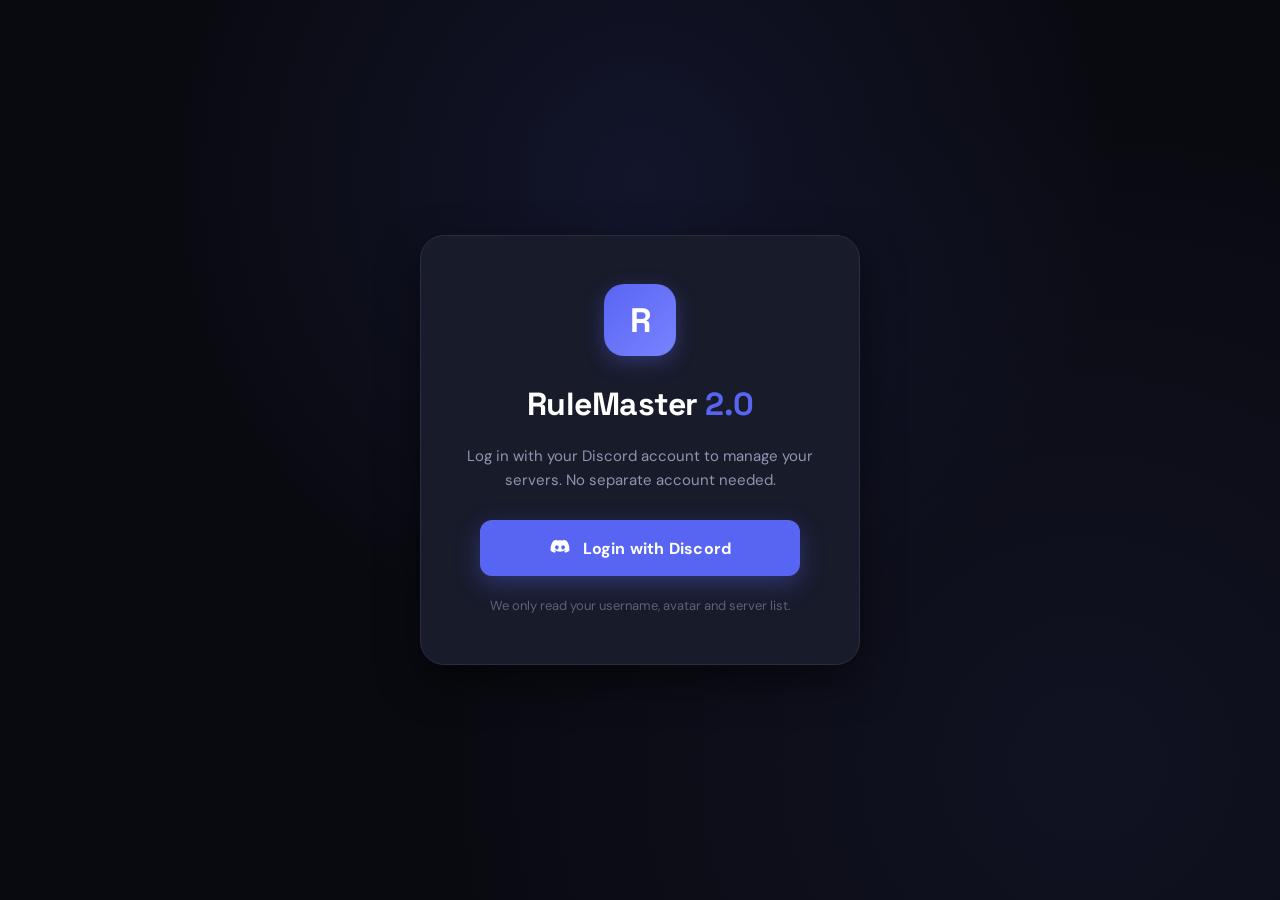
==== commit 844f734c: "Add files via upload" ====
--- a/index.html
+++ b/index.html
@@ -3,54 +3,51 @@
 <head>
   <meta charset="UTF-8">
   <meta name="viewport" content="width=device-width, initial-scale=1">
-  <meta name="theme-color" content="#0e0f13">
+  <meta name="theme-color" content="#090a10">
   <title>RuleMaster 2.0 — Dashboard</title>
   <meta name="description" content="Manage RuleMaster 2.0 on your Discord servers.">
   <link rel="preconnect" href="https://fonts.googleapis.com">
   <link rel="preconnect" href="https://fonts.gstatic.com" crossorigin>
-  <link href="https://fonts.googleapis.com/css2?family=DM+Sans:wght@400;500;600;700&family=Space+Grotesk:wght@500;600;700&display=swap" rel="stylesheet">
+  <link href="https://fonts.googleapis.com/css2?family=DM+Sans:wght@400;500;600;700&family=Space+Grotesk:wght@500;600;700;800&display=swap" rel="stylesheet">
   <link rel="stylesheet" href="style.css">
   <script src="script.js" defer></script>
 </head>
 <body>
 
   <!-- LOGIN SCREEN -->
-  <section id="loginView" class="login-view" hidden>
+  <section id="loginView" class="login-view">
     <div class="login-card">
       <div class="logo-icon big">R</div>
       <h1>RuleMaster <span>2.0</span></h1>
       <p>Log in with your Discord account to manage your servers. No separate account needed.</p>
+      
       <button id="loginBtn" class="btn btn-discord">
-        <svg
-            viewBox="0 0 24 24"
-            width="22"
-            height="22"
-            aria-hidden="true"
-            fill="currentColor"
-        >
-            <path d="M19.54 4.23A18.65 18.65 0 0 0 15.8 3l-.46.94a17.26 17.26 0 0 0-6.68 0L8.2 3a18.72 18.72 0 0 0-3.74 1.23C2.09 7.86 1.45 11.39 1.77 14.87a18.7 18.7 0 0 0 4.59 2.31l1.11-1.5a11.88 11.88 0 0 1-1.75-.84l.42-.32a13.3 13.3 0 0 0 11.72 0l.43.32a11.78 11.78 0 0 1-1.76.84l1.11 1.5a18.67 18.67 0 0 0 4.59-2.31c.37-4.08-.63-7.58-2.69-10.64ZM8.63 13.58c-1.13 0-2.05-1.04-2.05-2.32s.9-2.33 2.05-2.33 2.07 1.05 2.05 2.33c0 1.28-.91 2.32-2.05 2.32Zm6.74 0c-1.13 0-2.05-1.04-2.05-2.32s.9-2.33 2.05-2.33 2.07 1.05 2.05 2.33c0 1.28-.91 2.32-2.05 2.32Z"/>
+        <svg viewBox="0 0 24 24" width="22" height="22" aria-hidden="true" fill="currentColor">
+          <path d="M19.54 4.23A18.65 18.65 0 0 0 15.8 3l-.46.94a17.26 17.26 0 0 0-6.68 0L8.2 3a18.72 18.72 0 0 0-3.74 1.23C2.09 7.86 1.45 11.39 1.77 14.87a18.7 18.7 0 0 0 4.59 2.31l1.11-1.5a11.88 11.88 0 0 1-1.75-.84l.42-.32a13.3 13.3 0 0 0 11.72 0l.43.32a11.78 11.78 0 0 1-1.76.84l1.11 1.5a18.67 18.67 0 0 0 4.59-2.31c.37-4.08-.63-7.58-2.69-10.64ZM8.63 13.58c-1.13 0-2.05-1.04-2.05-2.32s.9-2.33 2.05-2.33 2.07 1.05 2.05 2.33c0 1.28-.91 2.32-2.05 2.32Zm6.74 0c-1.13 0-2.05-1.04-2.05-2.32s.9-2.33 2.05-2.33 2.07 1.05 2.05 2.33c0 1.28-.91 2.32-2.05 2.32Z"/>
         </svg>
+        <span>Login with Discord</span>
       </button>
+
       <small>We only read your username, avatar and server list.</small>
     </div>
   </section>
 
-  <!-- APP -->
-  <div id="appView" class="app" hidden>
+  <!-- DASHBOARD APP -->
+  <div id="appView" class="app hidden">
     <aside class="sidebar" id="sidebar">
-      <a class="brand" href="#/dashboard">
+      <a class="brand" href="javascript:void(0)" data-page="dashboard">
         <span class="logo-icon">R</span>
         <span>RuleMaster <em>2.0</em></span>
       </a>
 
       <nav class="nav">
-        <a href="#/dashboard" data-route="dashboard">▦ <span>Dashboard</span></a>
-        <a href="#/servers" data-route="servers">◎ <span>Servers</span></a>
-        <a href="#/commands" data-route="commands">⌘ <span>Commands</span></a>
-        <a href="#/settings" data-route="settings">⚙ <span>Settings</span></a>
+        <a href="javascript:void(0)" data-page="dashboard" class="active">▦ <span>Dashboard</span></a>
+        <a href="javascript:void(0)" data-page="servers">◎ <span>Servers</span></a>
+        <a href="javascript:void(0)" data-page="commands">⌘ <span>Commands</span></a>
+        <a href="javascript:void(0)" data-page="settings">⚙ <span>Settings</span></a>
         <div class="nav-sep"></div>
         <a href="https://discord.gg/" target="_blank" rel="noopener">? <span>Support</span></a>
-        <a href="#/docs" data-route="docs">▤ <span>Documentation</span></a>
+        <a href="javascript:void(0)" data-page="docs">▤ <span>Documentation</span></a>
       </nav>
 
       <div class="profile">
@@ -75,4 +72,4 @@
 
   <div id="toast" class="toast" role="status"></div>
 </body>
-</html>
+</html>
--- a/style.css
+++ b/style.css
@@ -1,200 +1,640 @@
+@import url('https://fonts.googleapis.com/css2?family=DM+Sans:ital,opsz,wght@0,9..40,100..1000;1,9..40,100..1000&family=Space+Grotesk:wght@500;600;700;800&display=swap');
+
 :root {
-  --bg: #0e0f13;
-  --bg-2: #15171d;
-  --card: #1b1e26;
-  --card-hover: #222631;
-  --border: #2a2e3a;
-  --text: #f2f3f5;
-  --muted: #a0a6b5;
+  --bg: #090a10;
+  --bg-2: #0f111a;
+  --bg-3: #161926;
+  --card: #181b2a;
+  --card-hover: #1f2337;
+  --border: #282d43;
+  --border-light: #363c5a;
+  
+  --text: #ffffff;
+  --muted: #8e95b0;
+  --muted-dark: #5c627a;
+  
   --accent: #5865f2;
-  --accent-2: #7983ff;
-  --success: #3ba55d;
-  --danger: #ed4245;
-  --warn: #faa61a;
-  --radius: 16px;
-  --shadow: 0 10px 30px rgba(0,0,0,.35);
+  --accent-hover: #6975ff;
+  --accent-glow: rgba(88, 101, 242, 0.35);
+  
+  --success: #00d26a;
+  --danger: #ff4757;
+  --warn: #ffa502;
+  
+  --radius: 20px;
+  --radius-sm: 12px;
+  --shadow: 0 16px 40px rgba(0, 0, 0, 0.5);
+  
   --heading: "Space Grotesk", sans-serif;
   --body: "DM Sans", sans-serif;
 }
 
-* { box-sizing: border-box; }
+* {
+  box-sizing: border-box;
+}
+
 body {
-  margin: 0; min-width: 320px;
-  background:
-    radial-gradient(circle at 10% 0%, rgba(88,101,242,.14), transparent 30%),
-    radial-gradient(circle at 100% 100%, rgba(121,131,255,.08), transparent 30%),
-    var(--bg);
-  color: var(--text); font-family: var(--body);
-}
-a { color: inherit; text-decoration: none; }
-button { font: inherit; cursor: pointer; }
-h1, h2, h3 { font-family: var(--heading); margin: 0; }
-[hidden] { display: none !important; }
-:focus-visible { outline: 2px solid var(--accent); outline-offset: 3px; }
+  margin: 0;
+  min-width: 320px;
+  background-color: var(--bg);
+  background-image: 
+    radial-gradient(circle at 50% 20%, rgba(88, 101, 242, 0.12), transparent 50%),
+    radial-gradient(circle at 85% 85%, rgba(105, 117, 255, 0.08), transparent 50%);
+  background-attachment: fixed;
+  color: var(--text);
+  font-family: var(--body);
+  font-size: 15px;
+  line-height: 1.5;
+  -webkit-font-smoothing: antialiased;
+}
+
+a {
+  color: inherit;
+  text-decoration: none;
+}
+
+button, input, select, textarea {
+  font-family: inherit;
+}
+
+button {
+  cursor: pointer;
+  border: none;
+}
+
+h1, h2, h3, h4 {
+  font-family: var(--heading);
+  margin: 0;
+  color: var(--text);
+  font-weight: 700;
+}
+
+[hidden], .hidden {
+  display: none !important;
+}
+
+:focus-visible {
+  outline: 2px solid var(--accent);
+  outline-offset: 2px;
+}
+
+/* Custom Scrollbar */
+::-webkit-scrollbar {
+  width: 8px;
+}
+::-webkit-scrollbar-track {
+  background: var(--bg);
+}
+::-webkit-scrollbar-thumb {
+  background: var(--border);
+  border-radius: 4px;
+}
+::-webkit-scrollbar-thumb:hover {
+  background: var(--border-light);
+}
 
 /* Buttons */
 .btn {
-  display: inline-flex; align-items: center; justify-content: center; gap: 10px;
-  padding: 11px 18px; border-radius: 12px; border: 1px solid transparent;
-  font-weight: 600; font-size: 14px; transition: .2s;
-}
-.btn-primary, .btn-discord { background: var(--accent); color: #fff; }
-.btn-primary:hover, .btn-discord:hover { background: var(--accent-2); transform: translateY(-1px); }
-.btn-discord { padding: 15px 28px; font-size: 16px; box-shadow: 0 10px 30px rgba(88,101,242,.4); }
-.btn-ghost { background: transparent; border-color: var(--border); color: var(--text); }
-.btn-ghost:hover { border-color: var(--accent); color: var(--accent-2); }
-.btn-success { background: rgba(59,165,93,.15); color: var(--success); border-color: rgba(59,165,93,.3); }
+  display: inline-flex;
+  align-items: center;
+  justify-content: center;
+  gap: 12px;
+  padding: 12px 24px;
+  border-radius: var(--radius-sm);
+  border: 1px solid transparent;
+  font-weight: 700;
+  font-size: 14px;
+  transition: all 0.2s ease;
+  letter-spacing: 0.2px;
+}
+
+.btn-primary {
+  background: var(--accent);
+  color: #ffffff;
+  box-shadow: 0 4px 20px var(--accent-glow);
+}
+
+.btn-primary:hover {
+  background: var(--accent-hover);
+  transform: translateY(-2px);
+  box-shadow: 0 8px 25px var(--accent-glow);
+}
+
+.btn-discord {
+  background: var(--accent);
+  color: #ffffff;
+  padding: 16px 32px;
+  font-size: 16px;
+  font-weight: 700;
+  border-radius: var(--radius-sm);
+  box-shadow: 0 8px 25px var(--accent-glow);
+  width: 100%;
+  max-width: 320px;
+  margin: 0 auto;
+}
+
+.btn-discord:hover {
+  background: var(--accent-hover);
+  transform: translateY(-2px);
+  box-shadow: 0 12px 30px var(--accent-glow);
+}
+
+.btn-ghost {
+  background: var(--bg-3);
+  border: 1px solid var(--border);
+  color: var(--text);
+}
+
+.btn-ghost:hover {
+  background: var(--card-hover);
+  border-color: var(--border-light);
+}
+
 .icon-btn {
-  display: grid; place-items: center; width: 38px; height: 38px;
-  border-radius: 10px; border: 1px solid var(--border); background: var(--card); color: var(--muted);
-  transition: .2s;
-}
-.icon-btn:hover { color: var(--danger); border-color: var(--danger); }
-
-/* Logo */
+  display: grid;
+  place-items: center;
+  width: 40px;
+  height: 40px;
+  border-radius: var(--radius-sm);
+  border: 1px solid var(--border);
+  background: var(--bg-3);
+  color: var(--muted);
+  transition: all 0.2s ease;
+}
+
+.icon-btn:hover {
+  color: var(--danger);
+  border-color: var(--danger);
+  background: rgba(255, 71, 87, 0.1);
+}
+
+/* Brand Logo */
 .logo-icon {
-  display: grid; place-items: center; width: 40px; height: 40px; flex: none;
-  border-radius: 12px; background: linear-gradient(135deg, var(--accent), var(--accent-2));
-  color: #fff; font: 700 18px var(--heading); box-shadow: 0 6px 18px rgba(88,101,242,.4);
-}
-.logo-icon.big { width: 72px; height: 72px; font-size: 32px; border-radius: 20px; margin: 0 auto 20px; }
-
-/* Login */
-.login-view { min-height: 100vh; display: grid; place-items: center; padding: 24px; }
+  display: grid;
+  place-items: center;
+  width: 42px;
+  height: 42px;
+  flex: none;
+  border-radius: 12px;
+  background: linear-gradient(135deg, #5865f2, #7983ff);
+  color: #ffffff;
+  font: 800 20px var(--heading);
+  box-shadow: 0 6px 20px var(--accent-glow);
+}
+
+.logo-icon.big {
+  width: 72px;
+  height: 72px;
+  font-size: 34px;
+  border-radius: 20px;
+  margin: 0 auto 24px;
+}
+
+/* Centered Landing / Login Card */
+.login-view {
+  min-height: 100vh;
+  display: grid;
+  place-items: center;
+  padding: 24px;
+}
+
 .login-card {
-  width: min(440px, 100%); text-align: center; padding: 48px 36px;
-  background: var(--card); border: 1px solid var(--border); border-radius: 24px; box-shadow: var(--shadow);
-  animation: rise .5s ease;
-}
-.login-card h1 { font-size: 34px; }
-.login-card h1 span { color: var(--accent-2); }
-.login-card p { color: var(--muted); line-height: 1.6; margin: 14px 0 28px; }
-.login-card small { display: block; color: var(--muted); margin-top: 18px; font-size: 12px; }
-
-/* Layout */
-.app { display: flex; min-height: 100vh; }
+  width: min(440px, 100%);
+  text-align: center;
+  padding: 48px 36px;
+  background: var(--card);
+  border: 1px solid var(--border);
+  border-radius: 24px;
+  box-shadow: var(--shadow);
+  animation: rise 0.4s cubic-bezier(0.16, 1, 0.3, 1);
+}
+
+.login-card h1 {
+  font-size: 32px;
+  letter-spacing: -0.5px;
+}
+
+.login-card h1 span {
+  color: var(--accent);
+}
+
+.login-card p {
+  color: var(--muted);
+  line-height: 1.6;
+  margin: 16px 0 28px;
+  font-size: 15px;
+}
+
+.login-card small {
+  display: block;
+  color: var(--muted-dark);
+  margin-top: 20px;
+  font-size: 13px;
+}
+
+/* App Layout */
+.app {
+  display: flex;
+  min-height: 100vh;
+}
+
 .sidebar {
-  position: sticky; top: 0; height: 100vh; width: 260px; flex: none;
-  display: flex; flex-direction: column; padding: 22px 16px;
-  background: var(--bg-2); border-right: 1px solid var(--border);
-}
-.brand { display: flex; align-items: center; gap: 12px; font: 700 18px var(--heading); padding: 0 8px 22px; }
-.brand em { color: var(--accent-2); font-style: normal; }
-.nav { display: flex; flex-direction: column; gap: 4px; flex: 1; }
+  position: sticky;
+  top: 0;
+  height: 100vh;
+  width: 270px;
+  flex: none;
+  display: flex;
+  flex-direction: column;
+  padding: 24px 18px;
+  background: var(--bg-2);
+  border-right: 1px solid var(--border);
+}
+
+.brand {
+  display: flex;
+  align-items: center;
+  gap: 14px;
+  font: 700 20px var(--heading);
+  padding: 0 8px 28px;
+}
+
+.brand em {
+  color: var(--accent);
+  font-style: normal;
+}
+
+.nav {
+  display: flex;
+  flex-direction: column;
+  gap: 6px;
+  flex: 1;
+}
+
 .nav a {
-  display: flex; align-items: center; gap: 12px; padding: 11px 14px;
-  border-radius: 10px; color: var(--muted); font-weight: 500; transition: .15s;
-}
-.nav a:hover { background: var(--card); color: var(--text); }
-.nav a.active { background: rgba(88,101,242,.16); color: #fff; box-shadow: inset 3px 0 0 var(--accent); }
-.nav-sep { height: 1px; background: var(--border); margin: 12px 8px; }
+  display: flex;
+  align-items: center;
+  gap: 14px;
+  padding: 12px 16px;
+  border-radius: var(--radius-sm);
+  color: var(--muted);
+  font-weight: 600;
+  font-size: 14px;
+  transition: all 0.2s ease;
+}
+
+.nav a:hover {
+  background: var(--bg-3);
+  color: var(--text);
+}
+
+.nav a.active {
+  background: var(--card-hover);
+  color: #ffffff;
+  border: 1px solid var(--border);
+  box-shadow: 0 4px 12px rgba(0, 0, 0, 0.2);
+}
+
+.nav-sep {
+  height: 1px;
+  background: var(--border);
+  margin: 14px 8px;
+}
+
 .profile {
-  display: flex; align-items: center; gap: 10px; padding: 12px;
-  border-radius: 14px; background: var(--card); border: 1px solid var(--border);
-}
-.avatar { width: 40px; height: 40px; border-radius: 50%; background: var(--border); object-fit: cover; }
-.profile-text { flex: 1; min-width: 0; }
-.profile-text strong { display: block; font-size: 14px; overflow: hidden; text-overflow: ellipsis; white-space: nowrap; }
-.profile-text small { color: var(--muted); font-size: 11px; }
-
-.main { flex: 1; min-width: 0; }
+  display: flex;
+  align-items: center;
+  gap: 12px;
+  padding: 14px;
+  border-radius: var(--radius-sm);
+  background: var(--card);
+  border: 1px solid var(--border);
+}
+
+.avatar {
+  width: 42px;
+  height: 42px;
+  border-radius: 50%;
+  background: var(--border);
+  object-fit: cover;
+  border: 2px solid var(--border-light);
+}
+
+.profile-text {
+  flex: 1;
+  min-width: 0;
+}
+
+.profile-text strong {
+  display: block;
+  font-size: 14px;
+  font-weight: 700;
+  overflow: hidden;
+  text-overflow: ellipsis;
+  white-space: nowrap;
+}
+
+.profile-text small {
+  color: var(--muted-dark);
+  font-size: 12px;
+}
+
+.main {
+  flex: 1;
+  min-width: 0;
+}
+
 .topbar {
-  position: sticky; top: 0; z-index: 5; display: flex; align-items: center; gap: 14px;
-  padding: 18px 32px; background: rgba(14,15,19,.8); backdrop-filter: blur(12px);
+  position: sticky;
+  top: 0;
+  z-index: 10;
+  display: flex;
+  align-items: center;
+  gap: 16px;
+  padding: 20px 40px;
+  background: rgba(9, 10, 16, 0.85);
+  backdrop-filter: blur(16px);
   border-bottom: 1px solid var(--border);
 }
-.topbar h2 { flex: 1; font-size: 22px; }
-.menu-btn { display: none; }
-.menu-btn:hover { color: var(--text); border-color: var(--accent); }
-.content { padding: 32px; max-width: 1300px; animation: rise .35s ease; }
-
-/* Cards */
-.grid { display: grid; gap: 18px; grid-template-columns: repeat(auto-fill, minmax(260px, 1fr)); }
-.stats { display: grid; gap: 18px; grid-template-columns: repeat(auto-fit, minmax(200px, 1fr)); margin-bottom: 28px; }
+
+.topbar h2 {
+  flex: 1;
+  font-size: 24px;
+}
+
+.menu-btn {
+  display: none;
+}
+
+.content {
+  padding: 40px;
+  max-width: 1200px;
+  animation: rise 0.35s ease;
+}
+
+/* Dashboard Cards & Layout */
+.grid {
+  display: grid;
+  gap: 20px;
+  grid-template-columns: repeat(auto-fill, minmax(280px, 1fr));
+}
+
+.stats {
+  display: grid;
+  gap: 20px;
+  grid-template-columns: repeat(auto-fit, minmax(220px, 1fr));
+  margin-bottom: 32px;
+}
+
 .card {
-  background: var(--card); border: 1px solid var(--border); border-radius: var(--radius);
-  padding: 22px; box-shadow: var(--shadow); transition: .2s;
-}
-.card:hover { border-color: #3a3f50; }
-.stat small { color: var(--muted); font-size: 13px; }
-.stat strong { display: block; font: 700 30px var(--heading); margin-top: 6px; }
-.section-title { font-size: 18px; margin: 8px 0 16px; }
-.muted { color: var(--muted); }
-
-.server-card { display: flex; flex-direction: column; gap: 14px; }
-.server-card:hover { transform: translateY(-3px); background: var(--card-hover); }
-.server-head { display: flex; gap: 14px; align-items: center; }
+  background: var(--card);
+  border: 1px solid var(--border);
+  border-radius: var(--radius);
+  padding: 24px;
+  box-shadow: var(--shadow);
+  transition: all 0.25s cubic-bezier(0.16, 1, 0.3, 1);
+}
+
+.card:hover {
+  border-color: var(--border-light);
+  transform: translateY(-2px);
+}
+
+.stat small {
+  color: var(--muted);
+  font-size: 13px;
+  font-weight: 600;
+  text-transform: uppercase;
+  letter-spacing: 0.5px;
+}
+
+.stat strong {
+  display: block;
+  font: 700 36px var(--heading);
+  margin-top: 6px;
+  color: #ffffff;
+}
+
+.muted {
+  color: var(--muted);
+}
+
+/* Server Selection Cards */
+.server-card {
+  display: flex;
+  flex-direction: column;
+  gap: 16px;
+  text-align: left;
+  width: 100%;
+  border: 1px solid var(--border);
+  background: var(--card);
+  transition: all 0.25s ease;
+}
+
+.server-card:hover, .server-card.active {
+  border-color: var(--accent);
+  background: var(--card-hover);
+  box-shadow: 0 8px 24px rgba(88, 101, 242, 0.25);
+}
+
+.server-head {
+  display: flex;
+  gap: 16px;
+  align-items: center;
+}
+
 .server-icon {
-  width: 56px; height: 56px; border-radius: 16px; flex: none; object-fit: cover;
-  display: grid; place-items: center; background: var(--accent); font: 700 18px var(--heading); color: #fff;
-}
-.server-head h3 { font-size: 16px; overflow: hidden; text-overflow: ellipsis; white-space: nowrap; }
-.server-head code { color: var(--muted); font-size: 12px; }
-.badge {
-  display: inline-flex; align-items: center; gap: 6px; font-size: 12px; font-weight: 600;
-  padding: 4px 10px; border-radius: 999px; width: fit-content;
-}
-.badge::before { content: ""; width: 7px; height: 7px; border-radius: 50%; background: currentColor; }
-.badge.on { background: rgba(59,165,93,.15); color: var(--success); }
-.badge.off { background: rgba(237,66,69,.12); color: var(--danger); }
-.badge.unknown { background: rgba(250,166,26,.12); color: var(--warn); }
-.server-card .btn { width: 100%; }
-
-/* Commands */
-.search {
-  width: 100%; padding: 13px 16px; margin-bottom: 20px; border-radius: 12px;
-  background: var(--card); border: 1px solid var(--border); color: var(--text); font: inherit;
-}
-.search:focus { outline: none; border-color: var(--accent); }
-.cmd code { color: var(--accent-2); font-weight: 700; font-size: 15px; }
-.cmd p { color: var(--muted); margin: 8px 0 0; font-size: 14px; line-height: 1.5; }
-.cmd .tag { font-size: 11px; color: var(--muted); text-transform: uppercase; letter-spacing: .08em; }
-
-/* Forms */
-.form { display: grid; gap: 18px; max-width: 720px; }
-.field label { display: block; font-weight: 600; margin-bottom: 8px; font-size: 14px; }
+  width: 60px;
+  height: 60px;
+  border-radius: 18px;
+  flex: none;
+  object-fit: cover;
+  display: grid;
+  place-items: center;
+  background: var(--accent);
+  font: 700 20px var(--heading);
+  color: #ffffff;
+}
+
+.server-head h3 {
+  font-size: 18px;
+  overflow: hidden;
+  text-overflow: ellipsis;
+  white-space: nowrap;
+  margin: 0;
+  color: var(--text);
+}
+
+.server-head code {
+  color: var(--muted);
+  font-size: 13px;
+  background: var(--bg-3);
+  padding: 2px 8px;
+  border-radius: 6px;
+  display: inline-block;
+  margin-top: 4px;
+}
+
+/* Settings & Form Elements */
+.form {
+  display: grid;
+  gap: 24px;
+  max-width: 800px;
+}
+
+.field {
+  display: flex;
+  flex-direction: column;
+}
+
+.field label {
+  display: block;
+  font-weight: 700;
+  margin-bottom: 8px;
+  font-size: 14px;
+  color: var(--text);
+}
+
 .field input, .field select, .field textarea {
-  width: 100%; padding: 12px 14px; border-radius: 10px; font: inherit;
-  background: var(--bg-2); border: 1px solid var(--border); color: var(--text);
-}
-.field textarea { min-height: 110px; resize: vertical; }
-.field input:focus, .field select:focus, .field textarea:focus { outline: none; border-color: var(--accent); }
-.switch-row { display: flex; justify-content: space-between; align-items: center; gap: 16px; }
-.switch { position: relative; width: 46px; height: 26px; flex: none; }
-.switch input { opacity: 0; width: 0; height: 0; }
+  width: 100%;
+  padding: 14px 16px;
+  border-radius: var(--radius-sm);
+  font: inherit;
+  font-size: 14px;
+  background: var(--bg-2);
+  border: 1px solid var(--border);
+  color: var(--text);
+  transition: border-color 0.2s ease;
+}
+
+.field select {
+  appearance: none;
+  background-image: url("data:image/svg+xml;charset=UTF-8,%3csvg xmlns='http://www.w3.org/2000/svg' viewBox='0 0 24 24' fill='none' stroke='%238e95b0' stroke-width='2' stroke-linecap='round' stroke-linejoin='round'%3e%3cpolyline points='6 9 12 15 18 9'%3e%3c/polyline%3e%3c/svg%3e");
+  background-repeat: no-repeat;
+  background-position: right 16px center;
+  background-size: 16px;
+  cursor: pointer;
+}
+
+.field select option {
+  background: var(--bg-2);
+  color: var(--text);
+}
+
+.field input:focus, .field select:focus, .field textarea:focus {
+  outline: none;
+  border-color: var(--accent);
+  box-shadow: 0 0 0 3px var(--accent-glow);
+}
+
+.switch-row {
+  display: flex;
+  justify-content: space-between;
+  align-items: center;
+  gap: 16px;
+  font-weight: 600;
+}
+
+.switch {
+  position: relative;
+  width: 50px;
+  height: 28px;
+  flex: none;
+}
+
+.switch input {
+  opacity: 0;
+  width: 0;
+  height: 0;
+}
+
 .switch span {
-  position: absolute; inset: 0; border-radius: 999px; background: var(--border); transition: .2s;
-}
+  position: absolute;
+  inset: 0;
+  border-radius: 999px;
+  background: var(--border-light);
+  transition: background 0.2s ease;
+  cursor: pointer;
+}
+
 .switch span::after {
-  content: ""; position: absolute; top: 3px; left: 3px; width: 20px; height: 20px;
-  border-radius: 50%; background: #fff; transition: .2s;
-}
-.switch input:checked + span { background: var(--accent); }
-.switch input:checked + span::after { transform: translateX(20px); }
-
-.empty { text-align: center; padding: 60px 20px; color: var(--muted); }
-.skeleton { height: 170px; border-radius: var(--radius); background: linear-gradient(90deg, var(--card), var(--card-hover), var(--card)); background-size: 200% 100%; animation: shimmer 1.2s infinite; }
+  content: "";
+  position: absolute;
+  top: 3px;
+  left: 3px;
+  width: 22px;
+  height: 22px;
+  border-radius: 50%;
+  background: #ffffff;
+  transition: transform 0.2s cubic-bezier(0.16, 1, 0.3, 1);
+  box-shadow: 0 2px 6px rgba(0, 0, 0, 0.3);
+}
+
+.switch input:checked + span {
+  background: var(--accent);
+}
+
+.switch input:checked + span::after {
+  transform: translateX(22px);
+}
+
+.empty {
+  text-align: center;
+  padding: 60px 20px;
+  color: var(--muted);
+}
 
 .toast {
-  position: fixed; bottom: 24px; right: 24px; padding: 14px 20px; border-radius: 12px;
-  background: var(--card); border: 1px solid var(--accent); box-shadow: var(--shadow);
-  transform: translateY(120px); opacity: 0; transition: .3s; z-index: 50;
-}
-.toast.show { transform: none; opacity: 1; }
-
-@keyframes rise { from { opacity: 0; transform: translateY(10px); } to { opacity: 1; transform: none; } }
-@keyframes shimmer { to { background-position: -200% 0; } }
-
-/* Mobile */
+  position: fixed;
+  bottom: 28px;
+  right: 28px;
+  padding: 16px 24px;
+  border-radius: var(--radius-sm);
+  background: var(--card);
+  border: 1px solid var(--accent);
+  box-shadow: var(--shadow);
+  transform: translateY(120px);
+  opacity: 0;
+  transition: all 0.3s cubic-bezier(0.16, 1, 0.3, 1);
+  z-index: 100;
+  font-weight: 600;
+}
+
+.toast.show {
+  transform: translateY(0);
+  opacity: 1;
+}
+
+@keyframes rise {
+  from {
+    opacity: 0;
+    transform: translateY(12px);
+  }
+  to {
+    opacity: 1;
+    transform: translateY(0);
+  }
+}
+
 @media (max-width: 900px) {
   .sidebar {
-    position: fixed; left: 0; z-index: 20; transform: translateX(-100%);
-    transition: transform .25s; box-shadow: var(--shadow);
+    position: fixed;
+    left: 0;
+    z-index: 30;
+    transform: translateX(-100%);
+    transition: transform 0.25s ease;
+    box-shadow: var(--shadow);
   }
-  .sidebar.open { transform: none; }
-  .menu-btn { display: grid; }
-  .topbar { padding: 14px 16px; }
-  .topbar .btn-ghost { display: none; }
-  .content { padding: 20px 16px; }
-}
-@media (prefers-reduced-motion: reduce) { * { animation: none !important; transition: none !important; } }
+  .sidebar.open {
+    transform: translateX(0);
+  }
+  .menu-btn {
+    display: grid;
+  }
+  .topbar {
+    padding: 16px 20px;
+  }
+  .content {
+    padding: 24px 20px;
+  }
+}
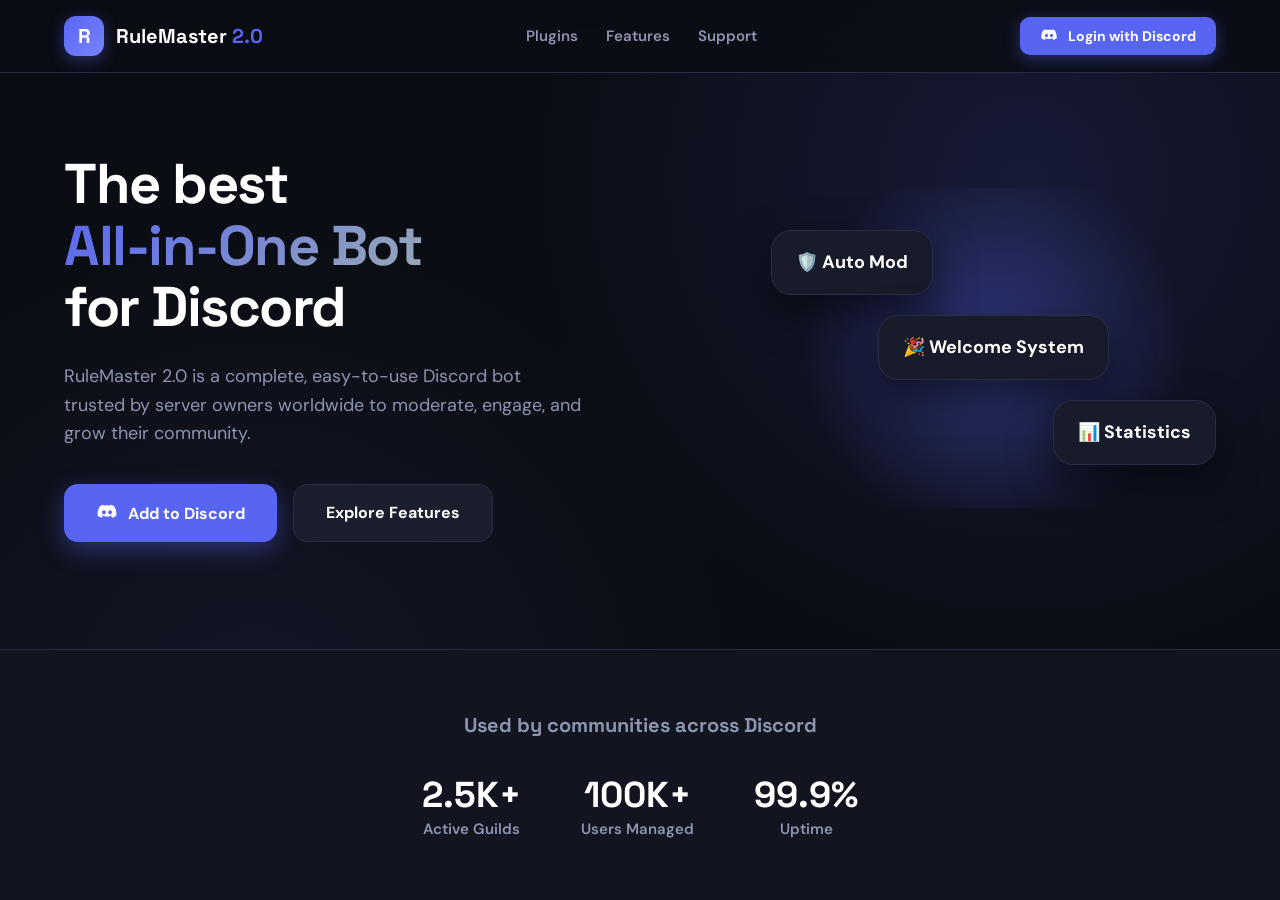
==== commit 1a935db9: "Add files via upload" ====
--- a/index.html
+++ b/index.html
@@ -4,7 +4,7 @@
   <meta charset="UTF-8">
   <meta name="viewport" content="width=device-width, initial-scale=1">
   <meta name="theme-color" content="#090a10">
-  <title>RuleMaster 2.0 — Dashboard</title>
+  <title>RuleMaster 2.0 — The Best All-in-One Bot for Discord</title>
   <meta name="description" content="Manage RuleMaster 2.0 on your Discord servers.">
   <link rel="preconnect" href="https://fonts.googleapis.com">
   <link rel="preconnect" href="https://fonts.gstatic.com" crossorigin>
@@ -14,25 +14,86 @@
 </head>
 <body>
 
-  <!-- LOGIN SCREEN -->
-  <section id="loginView" class="login-view">
-    <div class="login-card">
-      <div class="logo-icon big">R</div>
-      <h1>RuleMaster <span>2.0</span></h1>
-      <p>Log in with your Discord account to manage your servers. No separate account needed.</p>
-      
-      <button id="loginBtn" class="btn btn-discord">
-        <svg viewBox="0 0 24 24" width="22" height="22" aria-hidden="true" fill="currentColor">
-          <path d="M19.54 4.23A18.65 18.65 0 0 0 15.8 3l-.46.94a17.26 17.26 0 0 0-6.68 0L8.2 3a18.72 18.72 0 0 0-3.74 1.23C2.09 7.86 1.45 11.39 1.77 14.87a18.7 18.7 0 0 0 4.59 2.31l1.11-1.5a11.88 11.88 0 0 1-1.75-.84l.42-.32a13.3 13.3 0 0 0 11.72 0l.43.32a11.78 11.78 0 0 1-1.76.84l1.11 1.5a18.67 18.67 0 0 0 4.59-2.31c.37-4.08-.63-7.58-2.69-10.64ZM8.63 13.58c-1.13 0-2.05-1.04-2.05-2.32s.9-2.33 2.05-2.33 2.07 1.05 2.05 2.33c0 1.28-.91 2.32-2.05 2.32Zm6.74 0c-1.13 0-2.05-1.04-2.05-2.32s.9-2.33 2.05-2.33 2.07 1.05 2.05 2.33c0 1.28-.91 2.32-2.05 2.32Z"/>
-        </svg>
-        <span>Login with Discord</span>
-      </button>
+  <!-- PUBLIC LANDING PAGE (MEE6 STYLE) -->
+  <div id="loginView" class="landing-page">
+    
+    <!-- Top Navigation Bar -->
+    <header class="navbar">
+      <div class="nav-container">
+        <a class="nav-logo" href="#">
+          <div class="logo-icon">R</div>
+          <span>RuleMaster <em>2.0</em></span>
+        </a>
 
-      <small>We only read your username, avatar and server list.</small>
-    </div>
-  </section>
+        <nav class="nav-links">
+          <a href="#features">Plugins</a>
+          <a href="#features">Features</a>
+          <a href="https://discord.gg/" target="_blank" rel="noopener">Support</a>
+        </nav>
 
-  <!-- DASHBOARD APP -->
+        <div class="nav-actions">
+          <button class="btn btn-discord-sm login-trigger">
+            <svg viewBox="0 0 24 24" width="18" height="18" fill="currentColor">
+              <path d="M19.54 4.23A18.65 18.65 0 0 0 15.8 3l-.46.94a17.26 17.26 0 0 0-6.68 0L8.2 3a18.72 18.72 0 0 0-3.74 1.23C2.09 7.86 1.45 11.39 1.77 14.87a18.7 18.7 0 0 0 4.59 2.31l1.11-1.5a11.88 11.88 0 0 1-1.75-.84l.42-.32a13.3 13.3 0 0 0 11.72 0l.43.32a11.78 11.78 0 0 1-1.76.84l1.11 1.5a18.67 18.67 0 0 0 4.59-2.31c.37-4.08-.63-7.58-2.69-10.64ZM8.63 13.58c-1.13 0-2.05-1.04-2.05-2.32s.9-2.33 2.05-2.33 2.07 1.05 2.05 2.33c0 1.28-.91 2.32-2.05 2.32Zm6.74 0c-1.13 0-2.05-1.04-2.05-2.32s.9-2.33 2.05-2.33 2.07 1.05 2.05 2.33c0 1.28-.91 2.32-2.05 2.32Z"/>
+            </svg>
+            <span>Login with Discord</span>
+          </button>
+        </div>
+      </div>
+    </header>
+
+    <!-- Hero Section -->
+    <section class="hero">
+      <div class="hero-container">
+        <div class="hero-content">
+          <h1 class="hero-title">The best <br><span class="gradient-text">All-in-One Bot</span><br> for Discord</h1>
+          <p class="hero-subtitle">
+            RuleMaster 2.0 is a complete, easy-to-use Discord bot trusted by server owners worldwide to moderate, engage, and grow their community.
+          </p>
+          <div class="hero-cta">
+            <button class="btn btn-discord-lg login-trigger">
+              <svg viewBox="0 0 24 24" width="22" height="22" fill="currentColor">
+                <path d="M19.54 4.23A18.65 18.65 0 0 0 15.8 3l-.46.94a17.26 17.26 0 0 0-6.68 0L8.2 3a18.72 18.72 0 0 0-3.74 1.23C2.09 7.86 1.45 11.39 1.77 14.87a18.7 18.7 0 0 0 4.59 2.31l1.11-1.5a11.88 11.88 0 0 1-1.75-.84l.42-.32a13.3 13.3 0 0 0 11.72 0l.43.32a11.78 11.78 0 0 1-1.76.84l1.11 1.5a18.67 18.67 0 0 0 4.59-2.31c.37-4.08-.63-7.58-2.69-10.64ZM8.63 13.58c-1.13 0-2.05-1.04-2.05-2.32s.9-2.33 2.05-2.33 2.07 1.05 2.05 2.33c0 1.28-.91 2.32-2.05 2.32Zm6.74 0c-1.13 0-2.05-1.04-2.05-2.32s.9-2.33 2.05-2.33 2.07 1.05 2.05 2.33c0 1.28-.91 2.32-2.05 2.32Z"/>
+              </svg>
+              <span>Add to Discord</span>
+            </button>
+            <a href="#features" class="btn btn-secondary">Explore Features</a>
+          </div>
+        </div>
+
+        <div class="hero-graphic">
+          <div class="mascot-badge badge-1">🛡️ Auto Mod</div>
+          <div class="mascot-badge badge-2">🎉 Welcome System</div>
+          <div class="mascot-badge badge-3">📊 Statistics</div>
+          <div class="hero-glow"></div>
+        </div>
+      </div>
+    </section>
+
+    <!-- Social Proof Banner -->
+    <section class="social-proof">
+      <div class="proof-container">
+        <h2>Used by communities across Discord</h2>
+        <div class="proof-stats">
+          <div class="stat-item">
+            <strong>2.5K+</strong>
+            <span>Active Guilds</span>
+          </div>
+          <div class="stat-item">
+            <strong>100K+</strong>
+            <span>Users Managed</span>
+          </div>
+          <div class="stat-item">
+            <strong>99.9%</strong>
+            <span>Uptime</span>
+          </div>
+        </div>
+      </div>
+    </section>
+
+  </div>
+
+  <!-- DASHBOARD APP (SHOWN WHEN LOGGED IN) -->
   <div id="appView" class="app hidden">
     <aside class="sidebar" id="sidebar">
       <a class="brand" href="javascript:void(0)" data-page="dashboard">
--- a/style.css
+++ b/style.css
@@ -1,25 +1,24 @@
 @import url('https://fonts.googleapis.com/css2?family=DM+Sans:ital,opsz,wght@0,9..40,100..1000;1,9..40,100..1000&family=Space+Grotesk:wght@500;600;700;800&display=swap');
 
 :root {
-  --bg: #090a10;
-  --bg-2: #0f111a;
-  --bg-3: #161926;
+  --bg: #0b0d14;
+  --bg-2: #121520;
+  --bg-3: #1a1e2d;
   --card: #181b2a;
-  --card-hover: #1f2337;
+  --card-hover: #21253a;
   --border: #282d43;
-  --border-light: #363c5a;
+  --border-light: #3a4161;
   
   --text: #ffffff;
   --muted: #8e95b0;
   --muted-dark: #5c627a;
   
   --accent: #5865f2;
-  --accent-hover: #6975ff;
-  --accent-glow: rgba(88, 101, 242, 0.35);
+  --accent-hover: #4752c4;
+  --accent-glow: rgba(88, 101, 242, 0.4);
   
   --success: #00d26a;
   --danger: #ff4757;
-  --warn: #ffa502;
   
   --radius: 20px;
   --radius-sm: 12px;
@@ -37,10 +36,6 @@
   margin: 0;
   min-width: 320px;
   background-color: var(--bg);
-  background-image: 
-    radial-gradient(circle at 50% 20%, rgba(88, 101, 242, 0.12), transparent 50%),
-    radial-gradient(circle at 85% 85%, rgba(105, 117, 255, 0.08), transparent 50%);
-  background-attachment: fixed;
   color: var(--text);
   font-family: var(--body);
   font-size: 15px;
@@ -53,13 +48,10 @@
   text-decoration: none;
 }
 
-button, input, select, textarea {
-  font-family: inherit;
-}
-
 button {
   cursor: pointer;
   border: none;
+  font-family: inherit;
 }
 
 h1, h2, h3, h4 {
@@ -73,170 +65,253 @@
   display: none !important;
 }
 
-:focus-visible {
-  outline: 2px solid var(--accent);
-  outline-offset: 2px;
-}
-
-/* Custom Scrollbar */
-::-webkit-scrollbar {
-  width: 8px;
-}
-::-webkit-scrollbar-track {
-  background: var(--bg);
-}
-::-webkit-scrollbar-thumb {
-  background: var(--border);
-  border-radius: 4px;
-}
-::-webkit-scrollbar-thumb:hover {
-  background: var(--border-light);
-}
+/* Scrollbar */
+::-webkit-scrollbar { width: 8px; }
+::-webkit-scrollbar-track { background: var(--bg); }
+::-webkit-scrollbar-thumb { background: var(--border); border-radius: 4px; }
 
 /* Buttons */
 .btn {
   display: inline-flex;
   align-items: center;
   justify-content: center;
-  gap: 12px;
+  gap: 10px;
   padding: 12px 24px;
   border-radius: var(--radius-sm);
-  border: 1px solid transparent;
   font-weight: 700;
   font-size: 14px;
   transition: all 0.2s ease;
-  letter-spacing: 0.2px;
-}
-
-.btn-primary {
+}
+
+.btn-discord-sm {
   background: var(--accent);
-  color: #ffffff;
-  box-shadow: 0 4px 20px var(--accent-glow);
-}
-
-.btn-primary:hover {
+  color: #fff;
+  padding: 10px 20px;
+  border-radius: 10px;
+  box-shadow: 0 4px 15px var(--accent-glow);
+}
+
+.btn-discord-sm:hover {
+  background: var(--accent-hover);
+  transform: translateY(-1px);
+}
+
+.btn-discord-lg {
+  background: var(--accent);
+  color: #fff;
+  padding: 16px 32px;
+  font-size: 16px;
+  border-radius: 14px;
+  box-shadow: 0 8px 25px var(--accent-glow);
+}
+
+.btn-discord-lg:hover {
   background: var(--accent-hover);
   transform: translateY(-2px);
-  box-shadow: 0 8px 25px var(--accent-glow);
-}
-
-.btn-discord {
-  background: var(--accent);
-  color: #ffffff;
-  padding: 16px 32px;
-  font-size: 16px;
-  font-weight: 700;
-  border-radius: var(--radius-sm);
-  box-shadow: 0 8px 25px var(--accent-glow);
-  width: 100%;
-  max-width: 320px;
-  margin: 0 auto;
-}
-
-.btn-discord:hover {
-  background: var(--accent-hover);
-  transform: translateY(-2px);
-  box-shadow: 0 12px 30px var(--accent-glow);
-}
-
-.btn-ghost {
+  box-shadow: 0 12px 35px var(--accent-glow);
+}
+
+.btn-secondary {
   background: var(--bg-3);
   border: 1px solid var(--border);
   color: var(--text);
-}
-
-.btn-ghost:hover {
+  padding: 16px 32px;
+  font-size: 16px;
+  border-radius: 14px;
+}
+
+.btn-secondary:hover {
   background: var(--card-hover);
   border-color: var(--border-light);
 }
 
-.icon-btn {
+/* Logo */
+.logo-icon {
   display: grid;
   place-items: center;
   width: 40px;
   height: 40px;
-  border-radius: var(--radius-sm);
-  border: 1px solid var(--border);
-  background: var(--bg-3);
-  color: var(--muted);
-  transition: all 0.2s ease;
-}
-
-.icon-btn:hover {
-  color: var(--danger);
-  border-color: var(--danger);
-  background: rgba(255, 71, 87, 0.1);
-}
-
-/* Brand Logo */
-.logo-icon {
-  display: grid;
-  place-items: center;
-  width: 42px;
-  height: 42px;
-  flex: none;
   border-radius: 12px;
   background: linear-gradient(135deg, #5865f2, #7983ff);
-  color: #ffffff;
+  color: #fff;
   font: 800 20px var(--heading);
-  box-shadow: 0 6px 20px var(--accent-glow);
-}
-
-.logo-icon.big {
-  width: 72px;
-  height: 72px;
-  font-size: 34px;
-  border-radius: 20px;
-  margin: 0 auto 24px;
-}
-
-/* Centered Landing / Login Card */
-.login-view {
+  box-shadow: 0 4px 15px var(--accent-glow);
+}
+
+/* MEE6 STYLE LANDING PAGE */
+.landing-page {
   min-height: 100vh;
+  display: flex;
+  flex-direction: column;
+  background: 
+    radial-gradient(circle at 80% 20%, rgba(88, 101, 242, 0.15), transparent 40%),
+    radial-gradient(circle at 20% 80%, rgba(121, 131, 255, 0.08), transparent 40%);
+}
+
+.navbar {
+  position: sticky;
+  top: 0;
+  z-index: 50;
+  background: rgba(11, 13, 20, 0.85);
+  backdrop-filter: blur(16px);
+  border-bottom: 1px solid var(--border);
+}
+
+.nav-container {
+  max-width: 1200px;
+  margin: 0 auto;
+  padding: 16px 24px;
+  display: flex;
+  align-items: center;
+  justify-content: space-between;
+}
+
+.nav-logo {
+  display: flex;
+  align-items: center;
+  gap: 12px;
+  font: 700 20px var(--heading);
+}
+
+.nav-logo em {
+  color: var(--accent);
+  font-style: normal;
+}
+
+.nav-links {
+  display: flex;
+  gap: 28px;
+}
+
+.nav-links a {
+  color: var(--muted);
+  font-weight: 600;
+  transition: color 0.2s;
+}
+
+.nav-links a:hover {
+  color: var(--text);
+}
+
+/* HERO SECTION */
+.hero {
+  padding: 80px 24px 60px;
+  max-width: 1200px;
+  margin: 0 auto;
+  width: 100%;
+}
+
+.hero-container {
   display: grid;
-  place-items: center;
-  padding: 24px;
-}
-
-.login-card {
-  width: min(440px, 100%);
-  text-align: center;
-  padding: 48px 36px;
+  grid-template-columns: 1.2fr 0.8fr;
+  gap: 40px;
+  align-items: center;
+}
+
+.hero-title {
+  font-size: 56px;
+  line-height: 1.1;
+  letter-spacing: -1.5px;
+}
+
+.gradient-text {
+  background: linear-gradient(135deg, #5865f2, #99aab5);
+  -webkit-background-clip: text;
+  -webkit-text-fill-color: transparent;
+}
+
+.hero-subtitle {
+  color: var(--muted);
+  font-size: 18px;
+  line-height: 1.6;
+  margin: 24px 0 36px;
+  max-width: 520px;
+}
+
+.hero-cta {
+  display: flex;
+  gap: 16px;
+  flex-wrap: wrap;
+}
+
+/* HERO GRAPHIC AREA */
+.hero-graphic {
+  position: relative;
+  height: 320px;
+  display: flex;
+  flex-direction: column;
+  justify-content: center;
+  gap: 20px;
+}
+
+.mascot-badge {
   background: var(--card);
   border: 1px solid var(--border);
-  border-radius: 24px;
+  padding: 18px 24px;
+  border-radius: var(--radius);
+  font-weight: 700;
+  font-size: 18px;
   box-shadow: var(--shadow);
-  animation: rise 0.4s cubic-bezier(0.16, 1, 0.3, 1);
-}
-
-.login-card h1 {
-  font-size: 32px;
-  letter-spacing: -0.5px;
-}
-
-.login-card h1 span {
-  color: var(--accent);
-}
-
-.login-card p {
+  width: fit-content;
+  animation: float 4s ease-in-out infinite;
+}
+
+.badge-1 { align-self: flex-start; animation-delay: 0s; }
+.badge-2 { align-self: center; animation-delay: 1.3s; }
+.badge-3 { align-self: flex-end; animation-delay: 2.6s; }
+
+@keyframes float {
+  0%, 100% { transform: translateY(0); }
+  50% { transform: translateY(-10px); }
+}
+
+.hero-glow {
+  position: absolute;
+  inset: 0;
+  background: radial-gradient(circle, var(--accent-glow), transparent 70%);
+  z-index: -1;
+}
+
+/* SOCIAL PROOF */
+.social-proof {
+  border-top: 1px solid var(--border);
+  padding: 60px 24px;
+  margin-top: auto;
+  background: var(--bg-2);
+}
+
+.proof-container {
+  max-width: 1200px;
+  margin: 0 auto;
+  text-align: center;
+}
+
+.proof-container h2 {
+  font-size: 20px;
   color: var(--muted);
-  line-height: 1.6;
-  margin: 16px 0 28px;
-  font-size: 15px;
-}
-
-.login-card small {
+  margin-bottom: 32px;
+}
+
+.proof-stats {
+  display: flex;
+  justify-content: center;
+  gap: 60px;
+  flex-wrap: wrap;
+}
+
+.stat-item strong {
   display: block;
-  color: var(--muted-dark);
-  margin-top: 20px;
-  font-size: 13px;
-}
-
-/* App Layout */
-.app {
-  display: flex;
-  min-height: 100vh;
-}
+  font: 800 36px var(--heading);
+  color: var(--text);
+}
+
+.stat-item span {
+  color: var(--muted);
+  font-weight: 600;
+}
+
+/* DASHBOARD APP STYLES */
+.app { display: flex; min-height: 100vh; }
 
 .sidebar {
   position: sticky;
@@ -251,390 +326,93 @@
   border-right: 1px solid var(--border);
 }
 
-.brand {
-  display: flex;
-  align-items: center;
-  gap: 14px;
-  font: 700 20px var(--heading);
-  padding: 0 8px 28px;
-}
-
-.brand em {
-  color: var(--accent);
-  font-style: normal;
-}
-
-.nav {
-  display: flex;
-  flex-direction: column;
-  gap: 6px;
-  flex: 1;
-}
-
+.brand { display: flex; align-items: center; gap: 14px; font: 700 20px var(--heading); padding: 0 8px 28px; }
+.brand em { color: var(--accent); font-style: normal; }
+
+.nav { display: flex; flex-direction: column; gap: 6px; flex: 1; }
 .nav a {
-  display: flex;
-  align-items: center;
-  gap: 14px;
-  padding: 12px 16px;
-  border-radius: var(--radius-sm);
-  color: var(--muted);
-  font-weight: 600;
-  font-size: 14px;
-  transition: all 0.2s ease;
-}
-
-.nav a:hover {
-  background: var(--bg-3);
-  color: var(--text);
-}
-
-.nav a.active {
-  background: var(--card-hover);
-  color: #ffffff;
-  border: 1px solid var(--border);
-  box-shadow: 0 4px 12px rgba(0, 0, 0, 0.2);
-}
-
-.nav-sep {
-  height: 1px;
-  background: var(--border);
-  margin: 14px 8px;
-}
+  display: flex; align-items: center; gap: 14px; padding: 12px 16px;
+  border-radius: var(--radius-sm); color: var(--muted); font-weight: 600; font-size: 14px; transition: all 0.2s;
+}
+.nav a:hover { background: var(--bg-3); color: var(--text); }
+.nav a.active { background: var(--card-hover); color: #fff; border: 1px solid var(--border); }
+.nav-sep { height: 1px; background: var(--border); margin: 14px 8px; }
 
 .profile {
-  display: flex;
-  align-items: center;
-  gap: 12px;
-  padding: 14px;
-  border-radius: var(--radius-sm);
-  background: var(--card);
-  border: 1px solid var(--border);
-}
-
-.avatar {
-  width: 42px;
-  height: 42px;
-  border-radius: 50%;
-  background: var(--border);
-  object-fit: cover;
-  border: 2px solid var(--border-light);
-}
-
-.profile-text {
-  flex: 1;
-  min-width: 0;
-}
-
-.profile-text strong {
-  display: block;
-  font-size: 14px;
-  font-weight: 700;
-  overflow: hidden;
-  text-overflow: ellipsis;
-  white-space: nowrap;
-}
-
-.profile-text small {
-  color: var(--muted-dark);
-  font-size: 12px;
-}
-
-.main {
-  flex: 1;
-  min-width: 0;
-}
-
+  display: flex; align-items: center; gap: 12px; padding: 14px;
+  border-radius: var(--radius-sm); background: var(--card); border: 1px solid var(--border);
+}
+.avatar { width: 42px; height: 42px; border-radius: 50%; background: var(--border); object-fit: cover; }
+.profile-text { flex: 1; min-width: 0; }
+.profile-text strong { display: block; font-size: 14px; overflow: hidden; text-overflow: ellipsis; white-space: nowrap; }
+.profile-text small { color: var(--muted); font-size: 12px; }
+
+.icon-btn {
+  display: grid; place-items: center; width: 40px; height: 40px;
+  border-radius: var(--radius-sm); border: 1px solid var(--border); background: var(--bg-3); color: var(--muted);
+}
+.icon-btn:hover { color: var(--danger); border-color: var(--danger); }
+
+.main { flex: 1; min-width: 0; }
 .topbar {
-  position: sticky;
-  top: 0;
-  z-index: 10;
-  display: flex;
-  align-items: center;
-  gap: 16px;
-  padding: 20px 40px;
-  background: rgba(9, 10, 16, 0.85);
-  backdrop-filter: blur(16px);
-  border-bottom: 1px solid var(--border);
-}
-
-.topbar h2 {
-  flex: 1;
-  font-size: 24px;
-}
-
-.menu-btn {
-  display: none;
-}
-
-.content {
-  padding: 40px;
-  max-width: 1200px;
-  animation: rise 0.35s ease;
-}
-
-/* Dashboard Cards & Layout */
-.grid {
-  display: grid;
-  gap: 20px;
-  grid-template-columns: repeat(auto-fill, minmax(280px, 1fr));
-}
-
-.stats {
-  display: grid;
-  gap: 20px;
-  grid-template-columns: repeat(auto-fit, minmax(220px, 1fr));
-  margin-bottom: 32px;
-}
-
+  position: sticky; top: 0; z-index: 10; display: flex; align-items: center; gap: 16px;
+  padding: 20px 40px; background: rgba(11, 13, 20, 0.85); backdrop-filter: blur(16px); border-bottom: 1px solid var(--border);
+}
+.topbar h2 { flex: 1; font-size: 24px; }
+.menu-btn { display: none; }
+
+.content { padding: 40px; max-width: 1200px; }
+
+/* Form / Cards inside App */
+.grid { display: grid; gap: 20px; grid-template-columns: repeat(auto-fill, minmax(280px, 1fr)); }
+.stats { display: grid; gap: 20px; grid-template-columns: repeat(auto-fit, minmax(220px, 1fr)); margin-bottom: 32px; }
 .card {
-  background: var(--card);
-  border: 1px solid var(--border);
-  border-radius: var(--radius);
-  padding: 24px;
-  box-shadow: var(--shadow);
-  transition: all 0.25s cubic-bezier(0.16, 1, 0.3, 1);
-}
-
-.card:hover {
-  border-color: var(--border-light);
-  transform: translateY(-2px);
-}
-
-.stat small {
-  color: var(--muted);
-  font-size: 13px;
-  font-weight: 600;
-  text-transform: uppercase;
-  letter-spacing: 0.5px;
-}
-
-.stat strong {
-  display: block;
-  font: 700 36px var(--heading);
-  margin-top: 6px;
-  color: #ffffff;
-}
-
-.muted {
-  color: var(--muted);
-}
-
-/* Server Selection Cards */
+  background: var(--card); border: 1px solid var(--border); border-radius: var(--radius);
+  padding: 24px; box-shadow: var(--shadow);
+}
+.stat small { color: var(--muted); font-size: 13px; font-weight: 600; text-transform: uppercase; }
+.stat strong { display: block; font: 700 36px var(--heading); margin-top: 6px; }
+
 .server-card {
-  display: flex;
-  flex-direction: column;
-  gap: 16px;
-  text-align: left;
-  width: 100%;
-  border: 1px solid var(--border);
-  background: var(--card);
-  transition: all 0.25s ease;
-}
-
-.server-card:hover, .server-card.active {
-  border-color: var(--accent);
-  background: var(--card-hover);
-  box-shadow: 0 8px 24px rgba(88, 101, 242, 0.25);
-}
-
-.server-head {
-  display: flex;
-  gap: 16px;
-  align-items: center;
-}
-
+  display: flex; flex-direction: column; gap: 16px; text-align: left; width: 100%;
+  border: 1px solid var(--border); background: var(--card); transition: all 0.25s ease;
+}
+.server-card:hover, .server-card.active { border-color: var(--accent); background: var(--card-hover); }
+.server-head { display: flex; gap: 16px; align-items: center; }
 .server-icon {
-  width: 60px;
-  height: 60px;
-  border-radius: 18px;
-  flex: none;
-  object-fit: cover;
-  display: grid;
-  place-items: center;
-  background: var(--accent);
-  font: 700 20px var(--heading);
-  color: #ffffff;
-}
-
-.server-head h3 {
-  font-size: 18px;
-  overflow: hidden;
-  text-overflow: ellipsis;
-  white-space: nowrap;
-  margin: 0;
-  color: var(--text);
-}
-
-.server-head code {
-  color: var(--muted);
-  font-size: 13px;
-  background: var(--bg-3);
-  padding: 2px 8px;
-  border-radius: 6px;
-  display: inline-block;
-  margin-top: 4px;
-}
-
-/* Settings & Form Elements */
-.form {
-  display: grid;
-  gap: 24px;
-  max-width: 800px;
-}
-
-.field {
-  display: flex;
-  flex-direction: column;
-}
-
-.field label {
-  display: block;
-  font-weight: 700;
-  margin-bottom: 8px;
-  font-size: 14px;
-  color: var(--text);
-}
-
-.field input, .field select, .field textarea {
-  width: 100%;
-  padding: 14px 16px;
-  border-radius: var(--radius-sm);
-  font: inherit;
-  font-size: 14px;
-  background: var(--bg-2);
-  border: 1px solid var(--border);
-  color: var(--text);
-  transition: border-color 0.2s ease;
-}
-
-.field select {
-  appearance: none;
-  background-image: url("data:image/svg+xml;charset=UTF-8,%3csvg xmlns='http://www.w3.org/2000/svg' viewBox='0 0 24 24' fill='none' stroke='%238e95b0' stroke-width='2' stroke-linecap='round' stroke-linejoin='round'%3e%3cpolyline points='6 9 12 15 18 9'%3e%3c/polyline%3e%3c/svg%3e");
-  background-repeat: no-repeat;
-  background-position: right 16px center;
-  background-size: 16px;
-  cursor: pointer;
-}
-
-.field select option {
-  background: var(--bg-2);
-  color: var(--text);
-}
-
-.field input:focus, .field select:focus, .field textarea:focus {
-  outline: none;
-  border-color: var(--accent);
-  box-shadow: 0 0 0 3px var(--accent-glow);
-}
-
-.switch-row {
-  display: flex;
-  justify-content: space-between;
-  align-items: center;
-  gap: 16px;
-  font-weight: 600;
-}
-
-.switch {
-  position: relative;
-  width: 50px;
-  height: 28px;
-  flex: none;
-}
-
-.switch input {
-  opacity: 0;
-  width: 0;
-  height: 0;
-}
-
-.switch span {
-  position: absolute;
-  inset: 0;
-  border-radius: 999px;
-  background: var(--border-light);
-  transition: background 0.2s ease;
-  cursor: pointer;
-}
-
+  width: 60px; height: 60px; border-radius: 18px; flex: none; object-fit: cover;
+  display: grid; place-items: center; background: var(--accent); font: 700 20px var(--heading); color: #fff;
+}
+
+.form { display: grid; gap: 24px; max-width: 800px; }
+.field label { display: block; font-weight: 700; margin-bottom: 8px; font-size: 14px; }
+.field input, .field select {
+  width: 100%; padding: 14px 16px; border-radius: var(--radius-sm);
+  background: var(--bg-2); border: 1px solid var(--border); color: var(--text); font: inherit;
+}
+.switch-row { display: flex; justify-content: space-between; align-items: center; font-weight: 600; }
+.switch { position: relative; width: 50px; height: 28px; }
+.switch input { opacity: 0; width: 0; height: 0; }
+.switch span { position: absolute; inset: 0; border-radius: 999px; background: var(--border-light); cursor: pointer; }
 .switch span::after {
-  content: "";
-  position: absolute;
-  top: 3px;
-  left: 3px;
-  width: 22px;
-  height: 22px;
-  border-radius: 50%;
-  background: #ffffff;
-  transition: transform 0.2s cubic-bezier(0.16, 1, 0.3, 1);
-  box-shadow: 0 2px 6px rgba(0, 0, 0, 0.3);
-}
-
-.switch input:checked + span {
-  background: var(--accent);
-}
-
-.switch input:checked + span::after {
-  transform: translateX(22px);
-}
-
-.empty {
-  text-align: center;
-  padding: 60px 20px;
-  color: var(--muted);
-}
+  content: ""; position: absolute; top: 3px; left: 3px; width: 22px; height: 22px;
+  border-radius: 50%; background: #fff; transition: transform 0.2s ease;
+}
+.switch input:checked + span { background: var(--accent); }
+.switch input:checked + span::after { transform: translateX(22px); }
 
 .toast {
-  position: fixed;
-  bottom: 28px;
-  right: 28px;
-  padding: 16px 24px;
-  border-radius: var(--radius-sm);
-  background: var(--card);
-  border: 1px solid var(--accent);
-  box-shadow: var(--shadow);
-  transform: translateY(120px);
-  opacity: 0;
-  transition: all 0.3s cubic-bezier(0.16, 1, 0.3, 1);
-  z-index: 100;
-  font-weight: 600;
-}
-
-.toast.show {
-  transform: translateY(0);
-  opacity: 1;
-}
-
-@keyframes rise {
-  from {
-    opacity: 0;
-    transform: translateY(12px);
-  }
-  to {
-    opacity: 1;
-    transform: translateY(0);
-  }
-}
+  position: fixed; bottom: 28px; right: 28px; padding: 16px 24px; border-radius: var(--radius-sm);
+  background: var(--card); border: 1px solid var(--accent); box-shadow: var(--shadow);
+  transform: translateY(120px); opacity: 0; transition: all 0.3s ease; z-index: 100;
+}
+.toast.show { transform: translateY(0); opacity: 1; }
 
 @media (max-width: 900px) {
-  .sidebar {
-    position: fixed;
-    left: 0;
-    z-index: 30;
-    transform: translateX(-100%);
-    transition: transform 0.25s ease;
-    box-shadow: var(--shadow);
-  }
-  .sidebar.open {
-    transform: translateX(0);
-  }
-  .menu-btn {
-    display: grid;
-  }
-  .topbar {
-    padding: 16px 20px;
-  }
-  .content {
-    padding: 24px 20px;
-  }
+  .hero-container { grid-template-columns: 1fr; }
+  .hero-title { font-size: 40px; }
+  .nav-links { display: none; }
+  .sidebar { position: fixed; transform: translateX(-100%); z-index: 30; }
+  .sidebar.open { transform: translateX(0); }
+  .menu-btn { display: grid; }
 }
